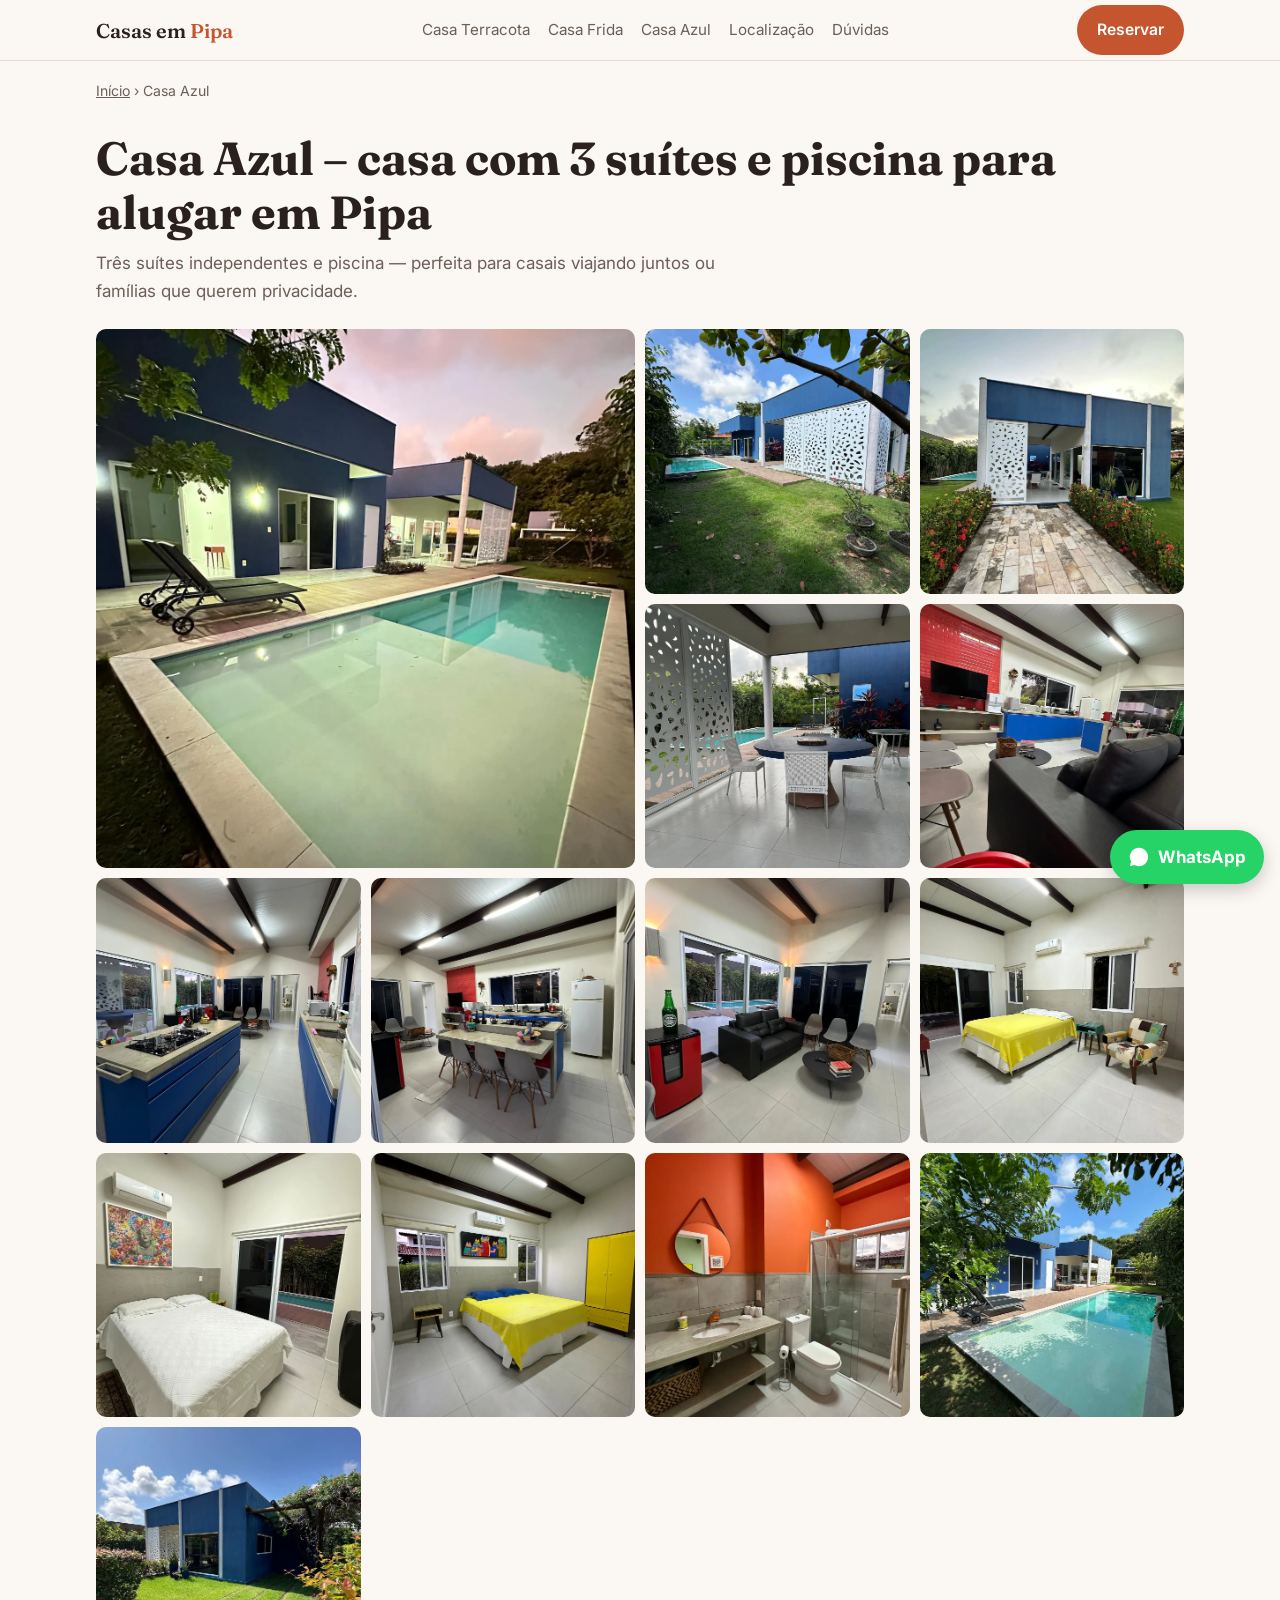
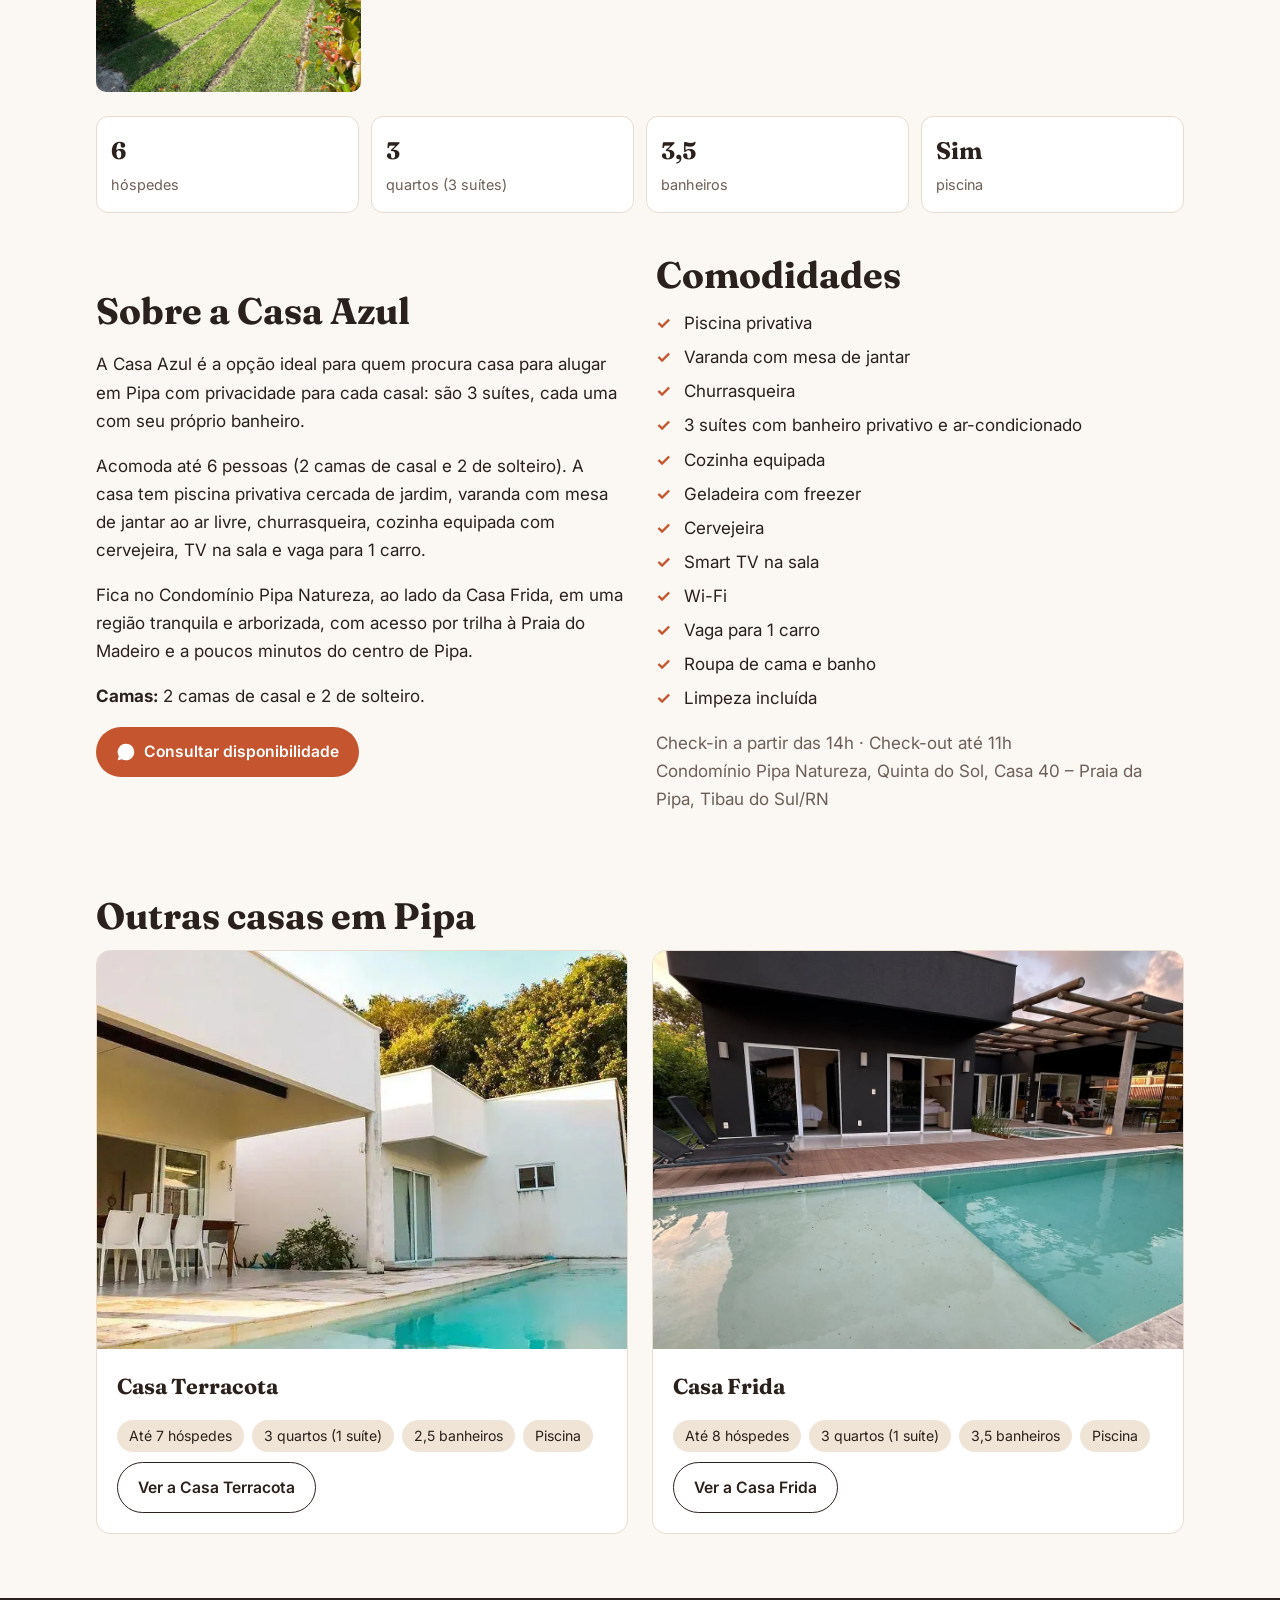
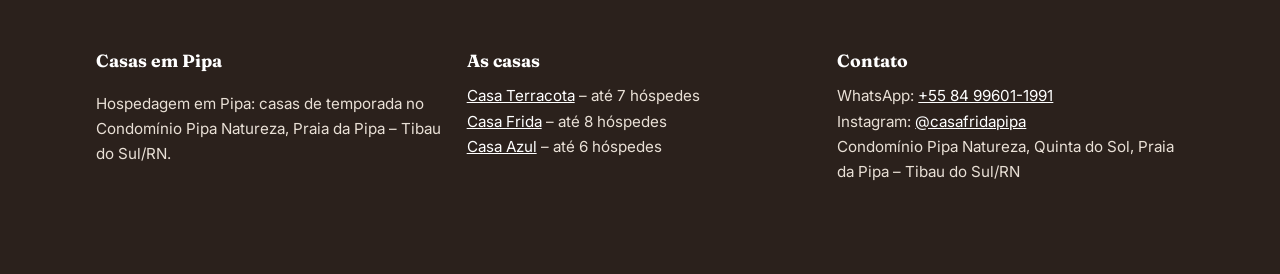
==== casa-azul.html @ e495f0fc "Site Casas em Pipa: páginas das 3 casas, fotos da Azul e Frida, dados corrigidos Co-Authored-By: Cla" ====
<!doctype html>
<html lang="pt-BR">
<head>
<meta charset="utf-8">
<meta name="viewport" content="width=device-width, initial-scale=1">
<title>Casa Azul – casa com 3 suítes e piscina para alugar em Pipa</title>
<meta name="description" content="Casa Azul: 3 suítes e piscina no Condomínio Pipa Natureza, Praia da Pipa (RN). Ideal para casais e famílias, até 6 hóspedes. Reserve direto pelo WhatsApp.">
<link rel="canonical" href="https://clau219.github.io/casas-pipa/casa-azul.html">
<meta name="robots" content="index, follow, max-image-preview:large">
<meta name="geo.region" content="BR-RN"><meta name="geo.placename" content="Praia da Pipa, Tibau do Sul">
<meta property="og:type" content="website">
<meta property="og:locale" content="pt_BR">
<meta property="og:site_name" content="Casas em Pipa">
<meta property="og:title" content="Casa Azul – casa com 3 suítes e piscina para alugar em Pipa">
<meta property="og:description" content="Casa Azul: 3 suítes e piscina no Condomínio Pipa Natureza, Praia da Pipa (RN). Ideal para casais e famílias, até 6 hóspedes. Reserve direto pelo WhatsApp.">
<meta property="og:url" content="https://clau219.github.io/casas-pipa/casa-azul.html">
<meta property="og:image" content="https://clau219.github.io/casas-pipa/img/azul-piscina.webp">
<meta name="twitter:card" content="summary_large_image">
<meta name="theme-color" content="#c4552f">
<link rel="icon" href="favicon.svg" type="image/svg+xml">
<link rel="preconnect" href="https://fonts.googleapis.com"><link rel="preconnect" href="https://fonts.gstatic.com" crossorigin>
<link href="https://fonts.googleapis.com/css2?family=Fraunces:opsz,wght@9..144,500;9..144,600&family=Inter:wght@400;600;700&display=swap" rel="stylesheet">
<link rel="stylesheet" href="style.css">
<script type="application/ld+json">{
 "@context": "https://schema.org",
 "@graph": [
  {
   "@type": "LodgingBusiness",
   "@id": "https://clau219.github.io/casas-pipa/casa-azul.html#casa",
   "name": "Casa Azul – Pipa Natureza",
   "description": "Casa Azul: 3 suítes e piscina no Condomínio Pipa Natureza, Praia da Pipa (RN). Ideal para casais e famílias, até 6 hóspedes. Reserve direto pelo WhatsApp.",
   "url": "https://clau219.github.io/casas-pipa/casa-azul.html",
   "telephone": "+55 84 99601-1991",
   "address": {
    "@type": "PostalAddress",
    "streetAddress": "Condomínio Pipa Natureza, Quinta do Sol",
    "addressLocality": "Tibau do Sul",
    "addressRegion": "RN",
    "postalCode": "59178-000",
    "addressCountry": "BR"
   },
   "priceRange": "$$",
   "checkinTime": "14:00",
   "checkoutTime": "11:00",
   "numberOfRooms": 3,
   "petsAllowed": false,
   "amenityFeature": [
    {
     "@type": "LocationFeatureSpecification",
     "name": "Piscina privativa",
     "value": true
    },
    {
     "@type": "LocationFeatureSpecification",
     "name": "Varanda com mesa de jantar",
     "value": true
    },
    {
     "@type": "LocationFeatureSpecification",
     "name": "Churrasqueira",
     "value": true
    },
    {
     "@type": "LocationFeatureSpecification",
     "name": "3 suítes com banheiro privativo e ar-condicionado",
     "value": true
    },
    {
     "@type": "LocationFeatureSpecification",
     "name": "Cozinha equipada",
     "value": true
    },
    {
     "@type": "LocationFeatureSpecification",
     "name": "Geladeira com freezer",
     "value": true
    },
    {
     "@type": "LocationFeatureSpecification",
     "name": "Cervejeira",
     "value": true
    },
    {
     "@type": "LocationFeatureSpecification",
     "name": "Smart TV na sala",
     "value": true
    },
    {
     "@type": "LocationFeatureSpecification",
     "name": "Wi-Fi",
     "value": true
    },
    {
     "@type": "LocationFeatureSpecification",
     "name": "Vaga para 1 carro",
     "value": true
    },
    {
     "@type": "LocationFeatureSpecification",
     "name": "Roupa de cama e banho",
     "value": true
    },
    {
     "@type": "LocationFeatureSpecification",
     "name": "Limpeza incluída",
     "value": true
    }
   ],
   "containedInPlace": {
    "@type": "Place",
    "name": "Condomínio Pipa Natureza, Praia da Pipa"
   },
   "image": [
    "https://clau219.github.io/casas-pipa/img/azul-piscina.webp",
    "https://clau219.github.io/casas-pipa/img/azul-fachada.webp",
    "https://clau219.github.io/casas-pipa/img/azul-entrada.webp",
    "https://clau219.github.io/casas-pipa/img/azul-varanda.webp",
    "https://clau219.github.io/casas-pipa/img/azul-sala.webp",
    "https://clau219.github.io/casas-pipa/img/azul-cozinha.webp",
    "https://clau219.github.io/casas-pipa/img/azul-sala-jantar.webp",
    "https://clau219.github.io/casas-pipa/img/azul-sala-estar.webp",
    "https://clau219.github.io/casas-pipa/img/azul-suite-1.webp",
    "https://clau219.github.io/casas-pipa/img/azul-suite-2.webp",
    "https://clau219.github.io/casas-pipa/img/azul-suite-3.webp",
    "https://clau219.github.io/casas-pipa/img/azul-banheiro.webp",
    "https://clau219.github.io/casas-pipa/img/azul-piscina-jardim.webp",
    "https://clau219.github.io/casas-pipa/img/azul-jardim.webp"
   ]
  },
  {
   "@type": "BreadcrumbList",
   "itemListElement": [
    {
     "@type": "ListItem",
     "position": 1,
     "name": "Início",
     "item": "https://clau219.github.io/casas-pipa/"
    },
    {
     "@type": "ListItem",
     "position": 2,
     "name": "Casa Azul",
     "item": "https://clau219.github.io/casas-pipa/casa-azul.html"
    }
   ]
  }
 ]
}</script>
</head>
<body>
<header class="top"><div class="wrap">
  <a class="logo" href="./">Casas em <span>Pipa</span></a>
  <nav class="menu" aria-label="Menu principal">
    <a href="casa-terracota.html">Casa Terracota</a><a href="casa-frida.html">Casa Frida</a><a href="casa-azul.html">Casa Azul</a>
    <a href="./#localizacao">Localização</a><a href="./#perguntas">Dúvidas</a>
  </nav>
  <a class="btn" href="https://wa.me/5584996011991?text=Ol%C3%A1%21%20Gostaria%20de%20saber%20a%20disponibilidade%20das%20casas%20em%20Pipa." rel="nofollow">Reservar</a>
</div></header>

<main class="wrap">
  <nav class="crumbs" aria-label="Você está em"><a href="./">Início</a> › Casa Azul</nav>
  <div class="page-head">
    <h1>Casa Azul – casa com 3 suítes e piscina para alugar em Pipa</h1>
    <p class="lead" style="margin-bottom:16px">Três suítes independentes e piscina — perfeita para casais viajando juntos ou famílias que querem privacidade.</p>
  </div>
  <div class="gallery"><a href="img/azul-piscina.webp"><img src="img/azul-piscina.webp" alt="Piscina da Casa Azul no Condomínio Pipa Natureza, Pipa RN" loading="eager"></a><a href="img/azul-fachada.webp"><img src="img/azul-fachada.webp" alt="Casa Azul com cobogós brancos e jardim" loading="lazy"></a><a href="img/azul-entrada.webp"><img src="img/azul-entrada.webp" alt="Entrada da casa com caminho de pedras" loading="lazy"></a><a href="img/azul-varanda.webp"><img src="img/azul-varanda.webp" alt="Varanda com mesa de jantar ao lado da piscina" loading="lazy"></a><a href="img/azul-sala.webp"><img src="img/azul-sala.webp" alt="Sala de estar integrada" loading="lazy"></a><a href="img/azul-cozinha.webp"><img src="img/azul-cozinha.webp" alt="Cozinha com bancada azul" loading="lazy"></a><a href="img/azul-sala-jantar.webp"><img src="img/azul-sala-jantar.webp" alt="Sala de jantar e cozinha" loading="lazy"></a><a href="img/azul-sala-estar.webp"><img src="img/azul-sala-estar.webp" alt="Sala com vista para a piscina" loading="lazy"></a><a href="img/azul-suite-1.webp"><img src="img/azul-suite-1.webp" alt="Suíte com cama de casal" loading="lazy"></a><a href="img/azul-suite-2.webp"><img src="img/azul-suite-2.webp" alt="Suíte com acesso à área da piscina" loading="lazy"></a><a href="img/azul-suite-3.webp"><img src="img/azul-suite-3.webp" alt="Suíte com cama de casal e ar-condicionado" loading="lazy"></a><a href="img/azul-banheiro.webp"><img src="img/azul-banheiro.webp" alt="Banheiro de uma das suítes" loading="lazy"></a><a href="img/azul-piscina-jardim.webp"><img src="img/azul-piscina-jardim.webp" alt="Piscina e jardim arborizado" loading="lazy"></a><a href="img/azul-jardim.webp"><img src="img/azul-jardim.webp" alt="Jardim gramado da Casa Azul" loading="lazy"></a></div>
  <div class="specs">
    <div class="spec"><b>6</b><span>hóspedes</span></div>
    <div class="spec"><b>3</b><span>quartos (3 suítes)</span></div>
    <div class="spec"><b>3,5</b><span>banheiros</span></div>
    <div class="spec"><b>Sim</b><span>piscina</span></div>
  </div>
  <section style="padding-top:16px" class="grid2">
    <div><h2>Sobre a Casa Azul</h2><p>A Casa Azul é a opção ideal para quem procura casa para alugar em Pipa com privacidade para cada casal: são 3 suítes, cada uma com seu próprio banheiro.</p><p>Acomoda até 6 pessoas (2 camas de casal e 2 de solteiro). A casa tem piscina privativa cercada de jardim, varanda com mesa de jantar ao ar livre, churrasqueira, cozinha equipada com cervejeira, TV na sala e vaga para 1 carro.</p><p>Fica no Condomínio Pipa Natureza, ao lado da Casa Frida, em uma região tranquila e arborizada, com acesso por trilha à Praia do Madeiro e a poucos minutos do centro de Pipa.</p><p><strong>Camas:</strong> 2 camas de casal e 2 de solteiro.</p>
      <p><a class="btn" href="https://wa.me/5584996011991?text=Ol%C3%A1%21%20Gostaria%20de%20saber%20a%20disponibilidade%20da%20Casa%20Azul%20em%20Pipa." rel="nofollow"><svg viewBox="0 0 24 24" aria-hidden="true"><path d="M17.5 14.4c-.3-.1-1.7-.8-2-.9-.3-.1-.5-.1-.7.1-.2.3-.8.9-.9 1.1-.2.2-.3.2-.6.1-.3-.1-1.2-.5-2.3-1.4-.9-.8-1.4-1.7-1.6-2-.2-.3 0-.5.1-.6l.4-.5c.1-.2.2-.3.3-.5.1-.2 0-.4 0-.5l-.9-2.2c-.2-.6-.5-.5-.7-.5h-.6c-.2 0-.5.1-.8.4-.3.3-1 1-1 2.5s1.1 2.9 1.2 3.1c.1.2 2.1 3.2 5.1 4.5.7.3 1.3.5 1.7.6.7.2 1.4.2 1.9.1.6-.1 1.7-.7 2-1.4.2-.7.2-1.2.2-1.4-.1-.1-.3-.2-.6-.3zM12 2a10 10 0 0 0-8.6 15.1L2 22l5-1.3A10 10 0 1 0 12 2z"/></svg> Consultar disponibilidade</a></p></div>
    <div><h2>Comodidades</h2><ul class="check"><li>Piscina privativa</li><li>Varanda com mesa de jantar</li><li>Churrasqueira</li><li>3 suítes com banheiro privativo e ar-condicionado</li><li>Cozinha equipada</li><li>Geladeira com freezer</li><li>Cervejeira</li><li>Smart TV na sala</li><li>Wi-Fi</li><li>Vaga para 1 carro</li><li>Roupa de cama e banho</li><li>Limpeza incluída</li></ul>
      <p style="color:var(--muted)">Check-in a partir das 14h · Check-out até 11h<br>
      Condomínio Pipa Natureza, Quinta do Sol, Casa 40 – Praia da Pipa, Tibau do Sul/RN</p></div>
  </section>
  <section style="padding-top:0"><h2>Outras casas em Pipa</h2><div class="cards">
    <article class="card"><a class="ph" href="casa-terracota.html"><img src="img/terracota-piscina.webp" alt="Piscina e varanda gourmet da Casa Terracota em Pipa" loading="lazy" width="800" height="600"></a>
      <div class="body"><h3>Casa Terracota</h3><ul class="facts"><li>Até 7 hóspedes</li><li>3 quartos (1 suíte)</li><li>2,5 banheiros</li><li>Piscina</li></ul><a class="btn ghost" href="casa-terracota.html">Ver a Casa Terracota</a></div></article>
    <article class="card"><a class="ph" href="casa-frida.html"><img src="img/frida-piscina.webp" alt="Piscina da Casa Frida no Condomínio Pipa Natureza, Pipa RN" loading="lazy" width="800" height="600"></a>
      <div class="body"><h3>Casa Frida</h3><ul class="facts"><li>Até 8 hóspedes</li><li>3 quartos (1 suíte)</li><li>3,5 banheiros</li><li>Piscina</li></ul><a class="btn ghost" href="casa-frida.html">Ver a Casa Frida</a></div></article></div></section>
</main>

<footer><div class="wrap cols">
  <div><h4>Casas em Pipa</h4><p>Hospedagem em Pipa: casas de temporada no Condomínio Pipa Natureza, Praia da Pipa – Tibau do Sul/RN.</p></div>
  <div><h4>As casas</h4><a href="casa-terracota.html">Casa Terracota</a> – até 7 hóspedes<br><a href="casa-frida.html">Casa Frida</a> – até 8 hóspedes<br><a href="casa-azul.html">Casa Azul</a> – até 6 hóspedes</div>
  <div><h4>Contato</h4>
    WhatsApp: <a href="https://wa.me/5584996011991?text=Ol%C3%A1%21%20Vim%20pelo%20site%20das%20casas%20em%20Pipa." rel="nofollow">+55 84 99601-1991</a><br>
    
    Instagram: <a href="https://instagram.com/casafridapipa" rel="noopener">@casafridapipa</a><br>
    Condomínio Pipa Natureza, Quinta do Sol, Praia da Pipa – Tibau do Sul/RN</div>
</div></footer>
<a class="wa-float" href="https://wa.me/5584996011991?text=Ol%C3%A1%21%20Gostaria%20de%20reservar%20uma%20casa%20em%20Pipa." rel="nofollow" aria-label="Falar no WhatsApp"><svg viewBox="0 0 24 24" aria-hidden="true"><path d="M17.5 14.4c-.3-.1-1.7-.8-2-.9-.3-.1-.5-.1-.7.1-.2.3-.8.9-.9 1.1-.2.2-.3.2-.6.1-.3-.1-1.2-.5-2.3-1.4-.9-.8-1.4-1.7-1.6-2-.2-.3 0-.5.1-.6l.4-.5c.1-.2.2-.3.3-.5.1-.2 0-.4 0-.5l-.9-2.2c-.2-.6-.5-.5-.7-.5h-.6c-.2 0-.5.1-.8.4-.3.3-1 1-1 2.5s1.1 2.9 1.2 3.1c.1.2 2.1 3.2 5.1 4.5.7.3 1.3.5 1.7.6.7.2 1.4.2 1.9.1.6-.1 1.7-.7 2-1.4.2-.7.2-1.2.2-1.4-.1-.1-.3-.2-.6-.3zM12 2a10 10 0 0 0-8.6 15.1L2 22l5-1.3A10 10 0 1 0 12 2z"/></svg><span>WhatsApp</span></a>
</body></html>
---- style.css ----
:root{
  --bg:#fbf7f2; --surface:#ffffff; --ink:#2b211c; --muted:#6d5f57;
  --terracota:#c4552f; --terracota-dark:#9e3f1f; --sand:#efe4d6; --azul:#2f6f8f;
  --line:#e6dccf; --radius:14px;
  --serif:"Fraunces", Georgia, serif; --sans:"Inter", system-ui, -apple-system, "Segoe UI", sans-serif;
}
*{box-sizing:border-box}
html{scroll-behavior:smooth}
body{margin:0;background:var(--bg);color:var(--ink);font:17px/1.65 var(--sans)}
img{max-width:100%;display:block}
a{color:var(--terracota-dark)}
.wrap{max-width:1120px;margin:0 auto;padding:0 16px}

header.top{position:sticky;top:0;z-index:20;background:rgba(251,247,242,.94);backdrop-filter:blur(8px);border-bottom:1px solid var(--line)}
header.top .wrap{display:flex;align-items:center;justify-content:space-between;gap:12px;min-height:60px}
.logo{font-family:var(--serif);font-size:1.25rem;font-weight:600;text-decoration:none;color:var(--ink)}
.logo span{color:var(--terracota)}
nav.menu{display:flex;gap:18px;flex-wrap:wrap}
nav.menu a{text-decoration:none;color:var(--muted);font-size:.95rem}
nav.menu a:hover{color:var(--ink)}
@media (max-width:640px){nav.menu{display:none}}

.btn{display:inline-flex;align-items:center;gap:8px;background:var(--terracota);color:#fff;text-decoration:none;padding:12px 20px;border-radius:999px;font-weight:600;font-size:.98rem}
.btn:hover{background:var(--terracota-dark)}
.btn.ghost{background:transparent;color:var(--ink);border:1.5px solid var(--ink)}
.btn.ghost:hover{background:var(--ink);color:#fff}

.hero{position:relative;min-height:72vh;display:flex;align-items:flex-end;color:#fff;overflow:hidden}
.hero img{position:absolute;inset:0;width:100%;height:100%;object-fit:cover}
.hero::after{content:"";position:absolute;inset:0;background:linear-gradient(90deg,rgba(20,12,8,.72) 0%,rgba(20,12,8,.45) 50%,rgba(20,12,8,.1) 100%)}
.hero h1,.hero p{text-shadow:0 2px 12px rgba(0,0,0,.35)}
.btn svg{width:20px;height:20px;fill:currentColor;flex:none}
.hero .wrap{position:relative;z-index:1;padding-bottom:56px;padding-top:120px}
.hero h1{font-family:var(--serif);font-size:clamp(2rem,5.5vw,3.6rem);line-height:1.1;margin:0 0 12px;max-width:16ch}
.hero p{font-size:1.15rem;max-width:52ch;margin:0 0 24px}

section{padding:64px 0}
h2{font-family:var(--serif);font-size:clamp(1.6rem,3.5vw,2.3rem);line-height:1.2;margin:0 0 12px}
h3{font-family:var(--serif);font-size:1.35rem;margin:0 0 6px}
.lead{color:var(--muted);max-width:62ch;margin:0 0 32px}

.cards{display:grid;gap:24px;grid-template-columns:repeat(auto-fit,minmax(280px,1fr))}
.card{background:var(--surface);border:1px solid var(--line);border-radius:var(--radius);overflow:hidden;display:flex;flex-direction:column}
.card .ph{aspect-ratio:4/3;overflow:hidden;background:var(--sand)}
.card .ph img{width:100%;height:100%;object-fit:cover;transition:transform .4s}
.card:hover .ph img{transform:scale(1.04)}
.card .body{padding:20px;display:flex;flex-direction:column;gap:10px;flex:1}
.card .body p{margin:0;color:var(--muted)}
.card .body .btn{align-self:flex-start;margin-top:auto}
.facts{display:flex;flex-wrap:wrap;gap:8px;padding:0;margin:0;list-style:none}
.facts li{background:var(--sand);border-radius:999px;padding:4px 12px;font-size:.88rem}

.placeholder{width:100%;height:100%;display:flex;align-items:center;justify-content:center;flex-direction:column;gap:6px;color:#fff;font-family:var(--serif);font-size:1.6rem;text-align:center;padding:16px}
.placeholder small{font-family:var(--sans);font-size:.85rem;opacity:.85}
.ph-frida{background:linear-gradient(135deg,#c4552f,#e2a35f)}
.ph-azul{background:linear-gradient(135deg,#2f6f8f,#7fb3c8)}

.alt{background:var(--sand)}
.grid2{display:grid;gap:32px;grid-template-columns:1fr 1fr;align-items:center}
@media (max-width:820px){.grid2{grid-template-columns:1fr}}
.grid2 img{border-radius:var(--radius);aspect-ratio:4/3;object-fit:cover;width:100%}
ul.check{padding:0;list-style:none;margin:0}
ul.check li{padding-left:28px;position:relative;margin:6px 0}
ul.check li::before{content:"✓";position:absolute;left:0;color:var(--terracota);font-weight:700}

.gallery{display:grid;gap:10px;grid-template-columns:repeat(4,1fr)}
.gallery a{display:block;border-radius:10px;overflow:hidden;aspect-ratio:1}
.gallery img{width:100%;height:100%;object-fit:cover}
.gallery a:first-child{grid-column:span 2;grid-row:span 2}
@media (max-width:640px){.gallery{grid-template-columns:repeat(2,1fr)}}

.specs{display:grid;gap:12px;grid-template-columns:repeat(auto-fit,minmax(150px,1fr));margin:24px 0}
.spec{background:var(--surface);border:1px solid var(--line);border-radius:12px;padding:14px}
.spec b{display:block;font-family:var(--serif);font-size:1.5rem}
.spec span{color:var(--muted);font-size:.9rem}

details{background:var(--surface);border:1px solid var(--line);border-radius:12px;padding:16px 18px;margin-bottom:10px}
summary{font-weight:600;cursor:pointer}
details p{margin:10px 0 0;color:var(--muted)}

.crumbs{font-size:.88rem;color:var(--muted);padding:18px 0 0}
.crumbs a{color:var(--muted)}
.page-head{padding:24px 0 8px}
.page-head h1{font-family:var(--serif);font-size:clamp(1.9rem,4.5vw,2.9rem);line-height:1.15;margin:6px 0 10px}

footer{background:var(--ink);color:#e9e0d6;padding:48px 0 90px;font-size:.95rem}
footer a{color:#fff}
footer .cols{display:grid;gap:24px;grid-template-columns:repeat(auto-fit,minmax(220px,1fr))}
footer h4{font-family:var(--serif);font-size:1.1rem;margin:0 0 8px;color:#fff}

.wa-float{position:fixed;right:16px;bottom:16px;z-index:30;background:#25d366;color:#fff;border-radius:999px;padding:13px 18px;text-decoration:none;font-weight:700;box-shadow:0 6px 18px rgba(0,0,0,.2);display:flex;align-items:center;gap:8px}
.wa-float svg{width:22px;height:22px;fill:#fff}
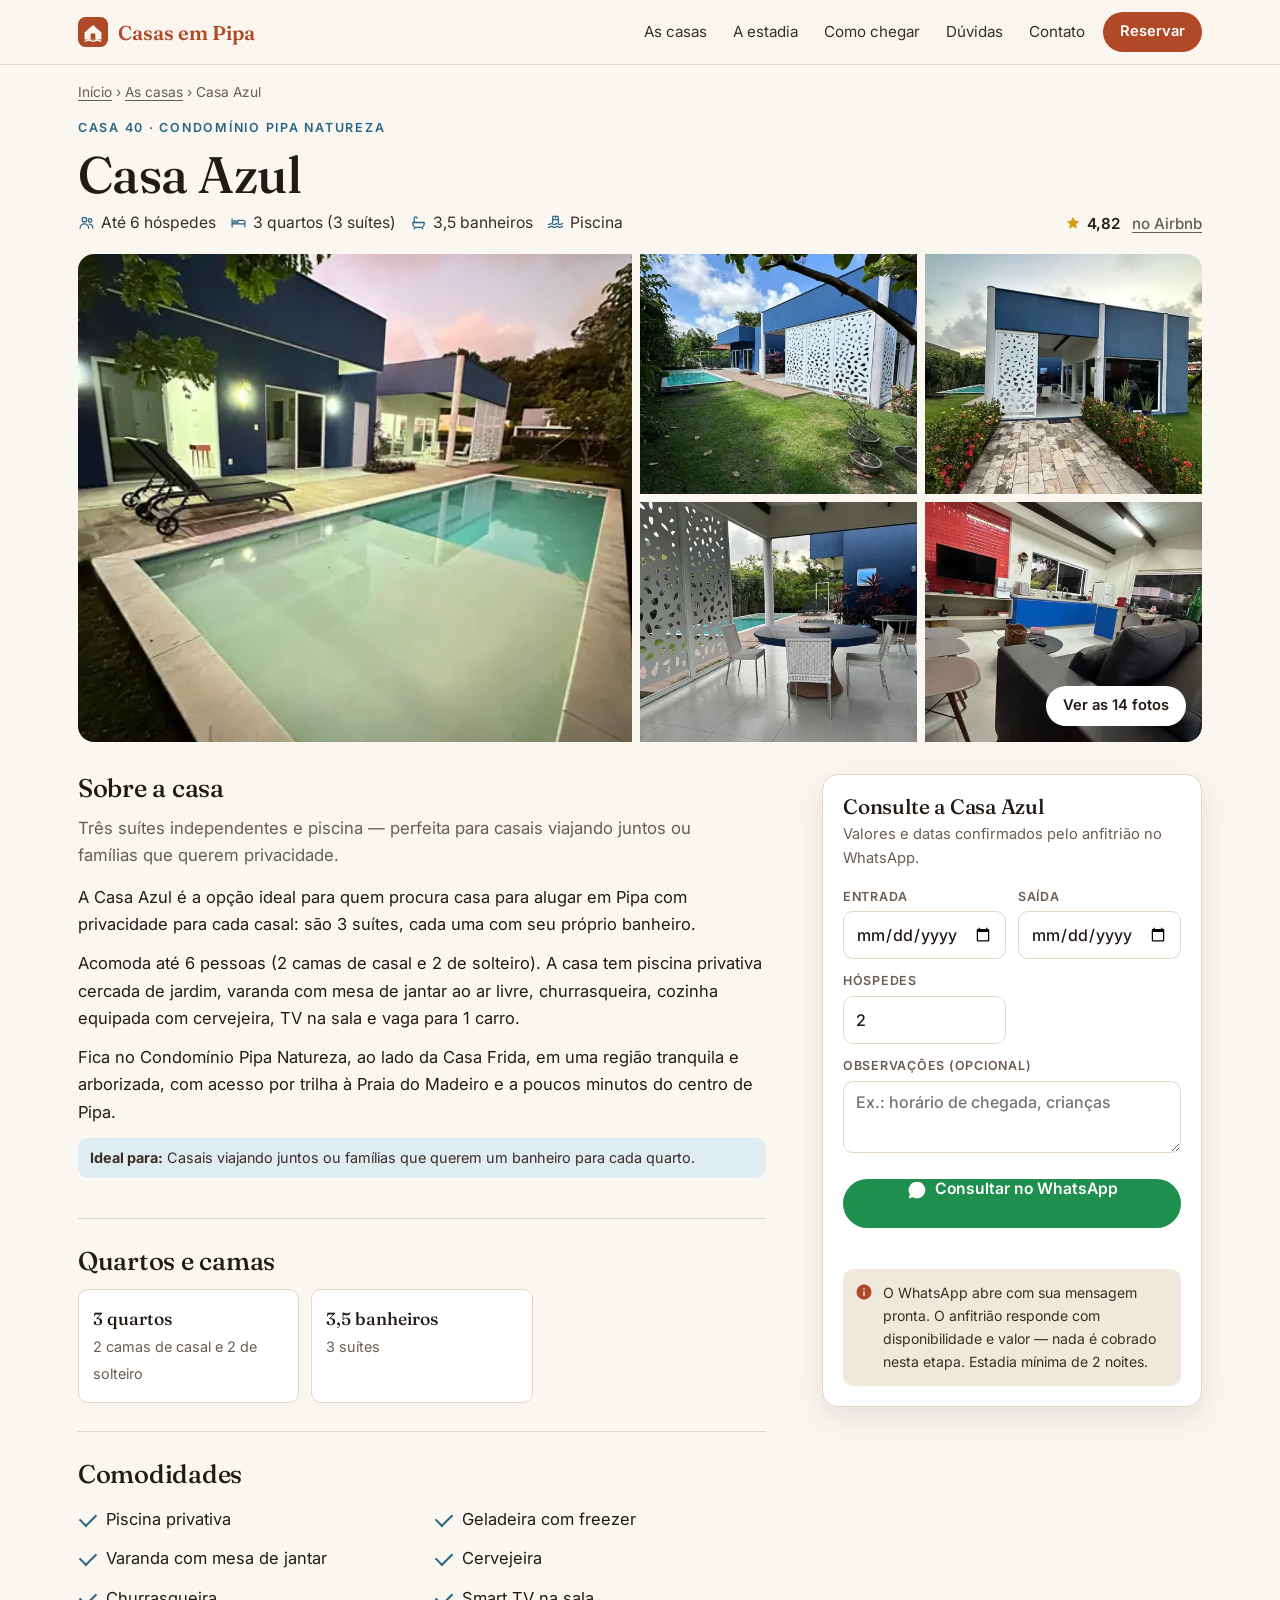
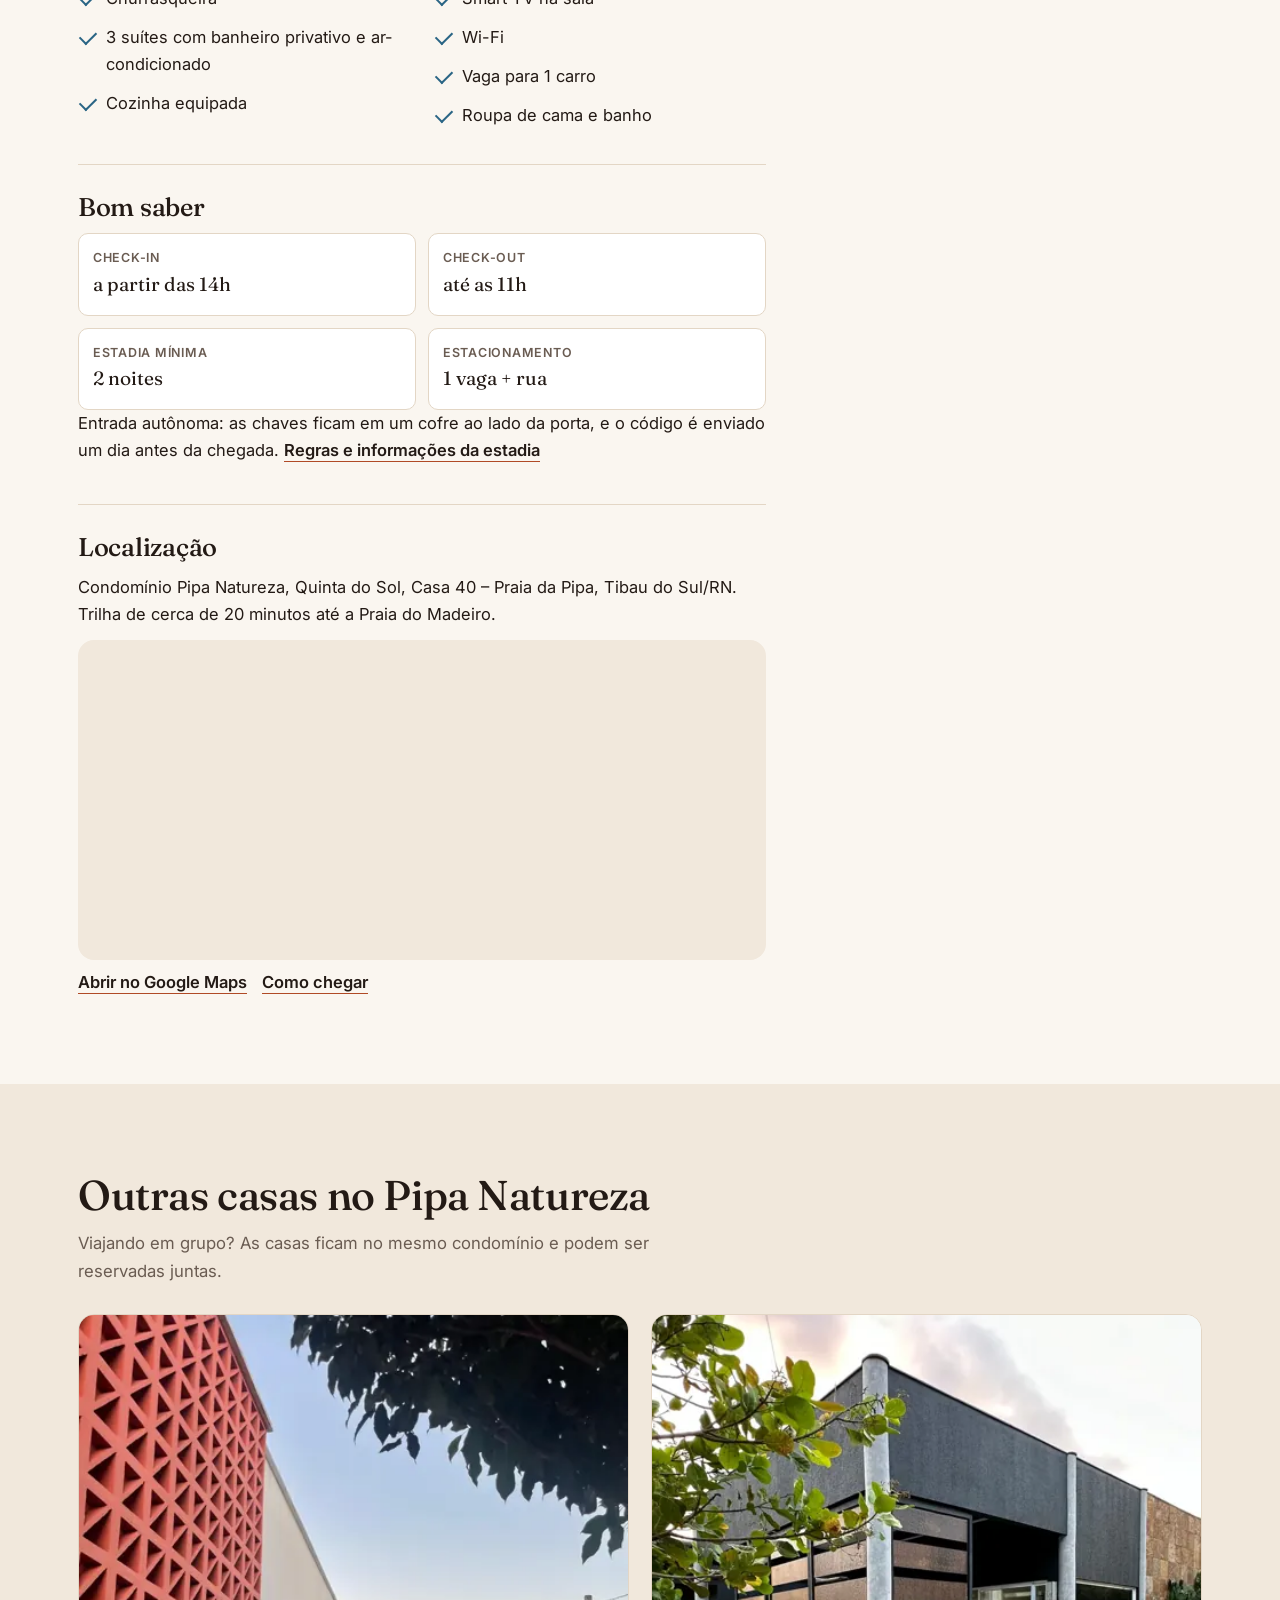
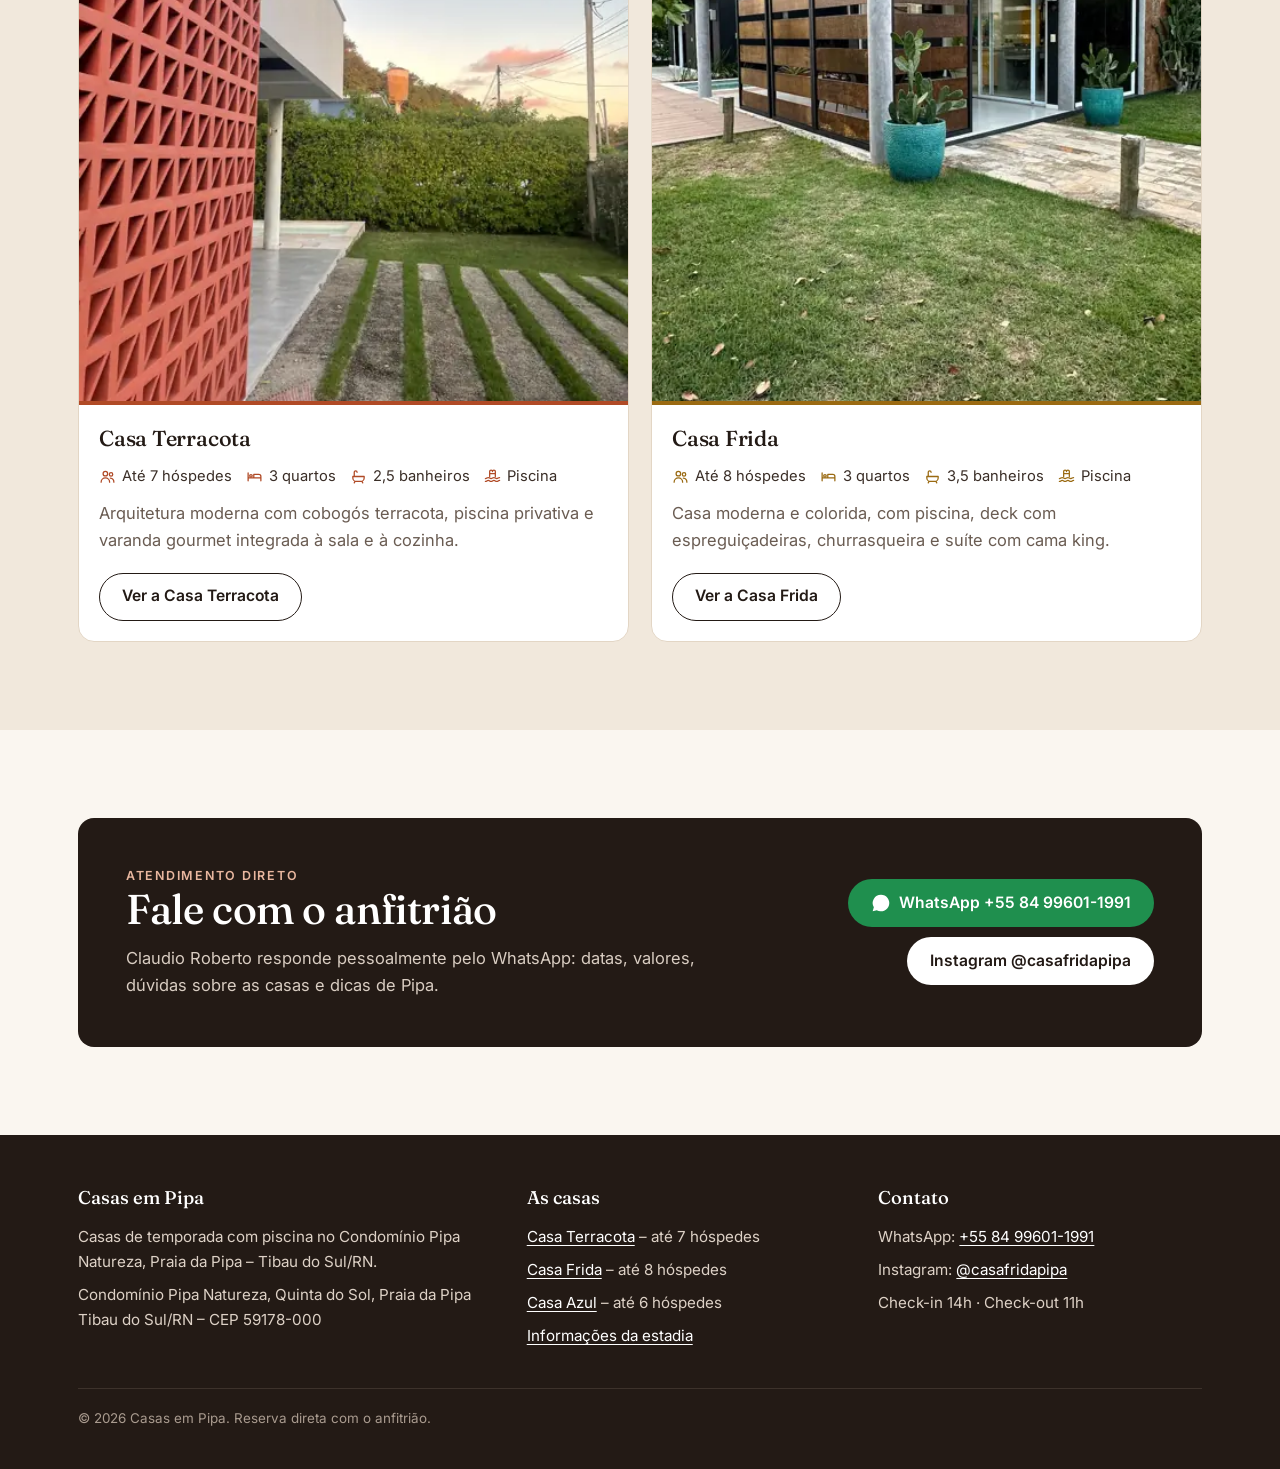
==== commit 5343b7bb: "Novo visual de hospedagem: hero com as 3 casas, consulta de datas via WhatsApp, galeria, página da e" ====
--- a/casa-azul.html
+++ b/casa-azul.html
@@ -2,196 +2,123 @@
 <html lang="pt-BR">
 <head>
 <meta charset="utf-8">
-<meta name="viewport" content="width=device-width, initial-scale=1">
+<meta name="viewport" content="width=device-width, initial-scale=1, viewport-fit=cover">
 <title>Casa Azul – casa com 3 suítes e piscina para alugar em Pipa</title>
 <meta name="description" content="Casa Azul: 3 suítes e piscina no Condomínio Pipa Natureza, Praia da Pipa (RN). Ideal para casais e famílias, até 6 hóspedes. Reserve direto pelo WhatsApp.">
 <link rel="canonical" href="https://clau219.github.io/casas-pipa/casa-azul.html">
 <meta name="robots" content="index, follow, max-image-preview:large">
-<meta name="geo.region" content="BR-RN"><meta name="geo.placename" content="Praia da Pipa, Tibau do Sul">
-<meta property="og:type" content="website">
-<meta property="og:locale" content="pt_BR">
-<meta property="og:site_name" content="Casas em Pipa">
-<meta property="og:title" content="Casa Azul – casa com 3 suítes e piscina para alugar em Pipa">
-<meta property="og:description" content="Casa Azul: 3 suítes e piscina no Condomínio Pipa Natureza, Praia da Pipa (RN). Ideal para casais e famílias, até 6 hóspedes. Reserve direto pelo WhatsApp.">
-<meta property="og:url" content="https://clau219.github.io/casas-pipa/casa-azul.html">
-<meta property="og:image" content="https://clau219.github.io/casas-pipa/img/azul-piscina.webp">
-<meta name="twitter:card" content="summary_large_image">
-<meta name="theme-color" content="#c4552f">
+<meta name="geo.region" content="BR-RN"><meta name="geo.placename" content="Praia da Pipa, Tibau do Sul"><meta name="geo.position" content="-6.229008;-35.072477">
+<meta property="og:type" content="website"><meta property="og:locale" content="pt_BR"><meta property="og:site_name" content="Casas em Pipa">
+<meta property="og:title" content="Casa Azul – casa com 3 suítes e piscina para alugar em Pipa"><meta property="og:description" content="Casa Azul: 3 suítes e piscina no Condomínio Pipa Natureza, Praia da Pipa (RN). Ideal para casais e famílias, até 6 hóspedes. Reserve direto pelo WhatsApp."><meta property="og:url" content="https://clau219.github.io/casas-pipa/casa-azul.html">
+<meta property="og:image" content="https://clau219.github.io/casas-pipa/img/azul-piscina.webp"><meta name="twitter:card" content="summary_large_image">
+<meta name="theme-color" content="#faf6f0">
 <link rel="icon" href="favicon.svg" type="image/svg+xml">
 <link rel="preconnect" href="https://fonts.googleapis.com"><link rel="preconnect" href="https://fonts.gstatic.com" crossorigin>
-<link href="https://fonts.googleapis.com/css2?family=Fraunces:opsz,wght@9..144,500;9..144,600&family=Inter:wght@400;600;700&display=swap" rel="stylesheet">
+<link href="https://fonts.googleapis.com/css2?family=Fraunces:opsz,wght@9..144,500;9..144,600&family=Inter:wght@400;500;600;700&display=swap" rel="stylesheet">
+<link rel="preload" as="image" href="img/sm/azul-piscina.webp" media="(max-width:899px)">
 <link rel="stylesheet" href="style.css">
-<script type="application/ld+json">{
- "@context": "https://schema.org",
- "@graph": [
-  {
-   "@type": "LodgingBusiness",
-   "@id": "https://clau219.github.io/casas-pipa/casa-azul.html#casa",
-   "name": "Casa Azul – Pipa Natureza",
-   "description": "Casa Azul: 3 suítes e piscina no Condomínio Pipa Natureza, Praia da Pipa (RN). Ideal para casais e famílias, até 6 hóspedes. Reserve direto pelo WhatsApp.",
-   "url": "https://clau219.github.io/casas-pipa/casa-azul.html",
-   "telephone": "+55 84 99601-1991",
-   "address": {
-    "@type": "PostalAddress",
-    "streetAddress": "Condomínio Pipa Natureza, Quinta do Sol",
-    "addressLocality": "Tibau do Sul",
-    "addressRegion": "RN",
-    "postalCode": "59178-000",
-    "addressCountry": "BR"
-   },
-   "priceRange": "$$",
-   "checkinTime": "14:00",
-   "checkoutTime": "11:00",
-   "numberOfRooms": 3,
-   "petsAllowed": false,
-   "amenityFeature": [
-    {
-     "@type": "LocationFeatureSpecification",
-     "name": "Piscina privativa",
-     "value": true
-    },
-    {
-     "@type": "LocationFeatureSpecification",
-     "name": "Varanda com mesa de jantar",
-     "value": true
-    },
-    {
-     "@type": "LocationFeatureSpecification",
-     "name": "Churrasqueira",
-     "value": true
-    },
-    {
-     "@type": "LocationFeatureSpecification",
-     "name": "3 suítes com banheiro privativo e ar-condicionado",
-     "value": true
-    },
-    {
-     "@type": "LocationFeatureSpecification",
-     "name": "Cozinha equipada",
-     "value": true
-    },
-    {
-     "@type": "LocationFeatureSpecification",
-     "name": "Geladeira com freezer",
-     "value": true
-    },
-    {
-     "@type": "LocationFeatureSpecification",
-     "name": "Cervejeira",
-     "value": true
-    },
-    {
-     "@type": "LocationFeatureSpecification",
-     "name": "Smart TV na sala",
-     "value": true
-    },
-    {
-     "@type": "LocationFeatureSpecification",
-     "name": "Wi-Fi",
-     "value": true
-    },
-    {
-     "@type": "LocationFeatureSpecification",
-     "name": "Vaga para 1 carro",
-     "value": true
-    },
-    {
-     "@type": "LocationFeatureSpecification",
-     "name": "Roupa de cama e banho",
-     "value": true
-    },
-    {
-     "@type": "LocationFeatureSpecification",
-     "name": "Limpeza incluída",
-     "value": true
-    }
-   ],
-   "containedInPlace": {
-    "@type": "Place",
-    "name": "Condomínio Pipa Natureza, Praia da Pipa"
-   },
-   "image": [
-    "https://clau219.github.io/casas-pipa/img/azul-piscina.webp",
-    "https://clau219.github.io/casas-pipa/img/azul-fachada.webp",
-    "https://clau219.github.io/casas-pipa/img/azul-entrada.webp",
-    "https://clau219.github.io/casas-pipa/img/azul-varanda.webp",
-    "https://clau219.github.io/casas-pipa/img/azul-sala.webp",
-    "https://clau219.github.io/casas-pipa/img/azul-cozinha.webp",
-    "https://clau219.github.io/casas-pipa/img/azul-sala-jantar.webp",
-    "https://clau219.github.io/casas-pipa/img/azul-sala-estar.webp",
-    "https://clau219.github.io/casas-pipa/img/azul-suite-1.webp",
-    "https://clau219.github.io/casas-pipa/img/azul-suite-2.webp",
-    "https://clau219.github.io/casas-pipa/img/azul-suite-3.webp",
-    "https://clau219.github.io/casas-pipa/img/azul-banheiro.webp",
-    "https://clau219.github.io/casas-pipa/img/azul-piscina-jardim.webp",
-    "https://clau219.github.io/casas-pipa/img/azul-jardim.webp"
-   ]
-  },
-  {
-   "@type": "BreadcrumbList",
-   "itemListElement": [
-    {
-     "@type": "ListItem",
-     "position": 1,
-     "name": "Início",
-     "item": "https://clau219.github.io/casas-pipa/"
-    },
-    {
-     "@type": "ListItem",
-     "position": 2,
-     "name": "Casa Azul",
-     "item": "https://clau219.github.io/casas-pipa/casa-azul.html"
-    }
-   ]
-  }
- ]
-}</script>
+<script type="application/ld+json">{"@context": "https://schema.org", "@graph": [{"@type": "LodgingBusiness", "@id": "https://clau219.github.io/casas-pipa/casa-azul.html#casa", "name": "Casa Azul – Pipa Natureza", "description": "Casa Azul: 3 suítes e piscina no Condomínio Pipa Natureza, Praia da Pipa (RN). Ideal para casais e famílias, até 6 hóspedes. Reserve direto pelo WhatsApp.", "url": "https://clau219.github.io/casas-pipa/casa-azul.html", "telephone": "+55 84 99601-1991", "address": {"@type": "PostalAddress", "streetAddress": "Condomínio Pipa Natureza, Quinta do Sol", "addressLocality": "Tibau do Sul", "addressRegion": "RN", "postalCode": "59178-000", "addressCountry": "BR"}, "geo": {"@type": "GeoCoordinates", "latitude": -6.229008, "longitude": -35.072477}, "checkinTime": "14:00", "checkoutTime": "11:00", "numberOfRooms": 3, "amenityFeature": [{"@type": "LocationFeatureSpecification", "name": "Piscina privativa", "value": true}, {"@type": "LocationFeatureSpecification", "name": "Varanda com mesa de jantar", "value": true}, {"@type": "LocationFeatureSpecification", "name": "Churrasqueira", "value": true}, {"@type": "LocationFeatureSpecification", "name": "3 suítes com banheiro privativo e ar-condicionado", "value": true}, {"@type": "LocationFeatureSpecification", "name": "Cozinha equipada", "value": true}, {"@type": "LocationFeatureSpecification", "name": "Geladeira com freezer", "value": true}, {"@type": "LocationFeatureSpecification", "name": "Cervejeira", "value": true}, {"@type": "LocationFeatureSpecification", "name": "Smart TV na sala", "value": true}, {"@type": "LocationFeatureSpecification", "name": "Wi-Fi", "value": true}, {"@type": "LocationFeatureSpecification", "name": "Vaga para 1 carro", "value": true}, {"@type": "LocationFeatureSpecification", "name": "Roupa de cama e banho", "value": true}], "containedInPlace": {"@type": "Place", "name": "Condomínio Pipa Natureza, Praia da Pipa"}, "image": ["https://clau219.github.io/casas-pipa/img/azul-piscina.webp", "https://clau219.github.io/casas-pipa/img/azul-fachada.webp", "https://clau219.github.io/casas-pipa/img/azul-entrada.webp", "https://clau219.github.io/casas-pipa/img/azul-varanda.webp", "https://clau219.github.io/casas-pipa/img/azul-sala.webp", "https://clau219.github.io/casas-pipa/img/azul-cozinha.webp", "https://clau219.github.io/casas-pipa/img/azul-sala-jantar.webp", "https://clau219.github.io/casas-pipa/img/azul-sala-estar.webp", "https://clau219.github.io/casas-pipa/img/azul-suite-1.webp", "https://clau219.github.io/casas-pipa/img/azul-suite-2.webp", "https://clau219.github.io/casas-pipa/img/azul-suite-3.webp", "https://clau219.github.io/casas-pipa/img/azul-banheiro.webp", "https://clau219.github.io/casas-pipa/img/azul-piscina-jardim.webp", "https://clau219.github.io/casas-pipa/img/azul-jardim.webp"]}, {"@type": "BreadcrumbList", "itemListElement": [{"@type": "ListItem", "position": 1, "name": "Início", "item": "https://clau219.github.io/casas-pipa/"}, {"@type": "ListItem", "position": 2, "name": "Casa Azul", "item": "https://clau219.github.io/casas-pipa/casa-azul.html"}]}]}</script>
 </head>
 <body>
-<header class="top"><div class="wrap">
-  <a class="logo" href="./">Casas em <span>Pipa</span></a>
-  <nav class="menu" aria-label="Menu principal">
-    <a href="casa-terracota.html">Casa Terracota</a><a href="casa-frida.html">Casa Frida</a><a href="casa-azul.html">Casa Azul</a>
-    <a href="./#localizacao">Localização</a><a href="./#perguntas">Dúvidas</a>
-  </nav>
-  <a class="btn" href="https://wa.me/5584996011991?text=Ol%C3%A1%21%20Gostaria%20de%20saber%20a%20disponibilidade%20das%20casas%20em%20Pipa." rel="nofollow">Reservar</a>
-</div></header>
+<a class="skip" href="#conteudo">Pular para o conteúdo</a>
+<header class="top">
+  <div class="wrap">
+    <a class="logo" href="./" aria-label="Casas em Pipa – início"><svg viewBox="0 0 64 64" aria-hidden="true"><rect width="64" height="64" rx="16" fill="#b04a26"/><path d="M14 33 32 17l18 16v15H14z" fill="#faf6f0"/><path d="M14 52c4 0 4-3 9-3s5 3 9 3 5-3 9-3 5 3 9 3" stroke="#faf6f0" stroke-width="3" fill="none"/><rect x="27" y="35" width="10" height="13" rx="1" fill="#b04a26"/></svg><span class="txt">Casas em <span>Pipa</span></span></a>
+    <nav class="menu" aria-label="Menu principal"><a href="./#casas">As casas</a><a href="estadia.html">A estadia</a><a href="estadia.html#chegada">Como chegar</a><a href="./#duvidas">Dúvidas</a><a href="#contato">Contato</a></nav>
+    <a class="btn sm" href="#reservar">Reservar</a>
+    <button class="menu-btn" type="button" aria-expanded="false" aria-controls="drawer" aria-label="Abrir menu"><svg viewBox="0 0 24 24" aria-hidden="true"><path d="M4 7h16M4 12h16M4 17h16" stroke="currentColor" stroke-width="2" stroke-linecap="round"/></svg></button>
+  </div>
+  <div class="drawer" id="drawer"><nav aria-label="Menu"><a href="./#casas">As casas</a><a href="estadia.html">A estadia</a><a href="estadia.html#chegada">Como chegar</a><a href="./#duvidas">Dúvidas</a><a href="#contato">Contato</a><a href="https://wa.me/5584996011991?text=Ol%C3%A1%21%20Vim%20pelo%20site%20das%20casas%20em%20Pipa." rel="nofollow">WhatsApp +55 84 99601-1991</a></nav></div>
+</header>
+<main id="conteudo">
 
-<main class="wrap">
-  <nav class="crumbs" aria-label="Você está em"><a href="./">Início</a> › Casa Azul</nav>
-  <div class="page-head">
-    <h1>Casa Azul – casa com 3 suítes e piscina para alugar em Pipa</h1>
-    <p class="lead" style="margin-bottom:16px">Três suítes independentes e piscina — perfeita para casais viajando juntos ou famílias que querem privacidade.</p>
+<div class="wrap acc-azul">
+  <nav class="crumbs" aria-label="Você está em"><a href="./">Início</a> › <a href="./#casas">As casas</a> › Casa Azul</nav>
+  <div class="house-head">
+    <div><p class="eyebrow" style="color:var(--accent)">Casa 40 · Condomínio Pipa Natureza</p>
+      <h1>Casa Azul</h1><ul class="facts"><li><svg viewBox="0 0 24 24" aria-hidden="true"><circle cx="9" cy="8" r="3.2"/><path d="M3 20c0-3.3 2.7-6 6-6s6 2.7 6 6"/><circle cx="17" cy="9" r="2.4"/><path d="M16 14.2c2.9.3 5 2.6 5 5.8"/></svg>Até 6 hóspedes</li><li><svg viewBox="0 0 24 24" aria-hidden="true"><path d="M3 18V7M3 14h18v4M21 14v-2a3 3 0 0 0-3-3h-7v5"/><circle cx="7" cy="11" r="1.8"/></svg>3 quartos (3 suítes)</li><li><svg viewBox="0 0 24 24" aria-hidden="true"><path d="M4 12h16v2a5 5 0 0 1-5 5H9a5 5 0 0 1-5-5v-2zM6 12V6a2 2 0 0 1 4 0M7 19l-1 2M17 19l1 2"/></svg>3,5 banheiros</li><li><svg viewBox="0 0 24 24" aria-hidden="true"><path d="M2 15c2 0 2-1.5 4-1.5s2 1.5 4 1.5 2-1.5 4-1.5 2 1.5 4 1.5 2-1.5 4-1.5M2 19c2 0 2-1.5 4-1.5s2 1.5 4 1.5 2-1.5 4-1.5 2 1.5 4 1.5 2-1.5 4-1.5M8 12V5a2 2 0 0 1 4 0M16 12V5a2 2 0 0 0-4 0M8 8h8"/></svg>Piscina</li></ul></div>
+    <span class="rating"><svg viewBox="0 0 24 24" aria-hidden="true"><path d="M12 2.5l2.9 6.1 6.6.8-4.9 4.5 1.3 6.6L12 17.2l-5.9 3.3 1.3-6.6L2.5 9.4l6.6-.8z"/></svg>4,82<span class="sr"> de 5</span> <a href="https://www.airbnb.com.br/rooms/1315796557769332463" rel="noopener" target="_blank">no Airbnb</a></span>
   </div>
-  <div class="gallery"><a href="img/azul-piscina.webp"><img src="img/azul-piscina.webp" alt="Piscina da Casa Azul no Condomínio Pipa Natureza, Pipa RN" loading="eager"></a><a href="img/azul-fachada.webp"><img src="img/azul-fachada.webp" alt="Casa Azul com cobogós brancos e jardim" loading="lazy"></a><a href="img/azul-entrada.webp"><img src="img/azul-entrada.webp" alt="Entrada da casa com caminho de pedras" loading="lazy"></a><a href="img/azul-varanda.webp"><img src="img/azul-varanda.webp" alt="Varanda com mesa de jantar ao lado da piscina" loading="lazy"></a><a href="img/azul-sala.webp"><img src="img/azul-sala.webp" alt="Sala de estar integrada" loading="lazy"></a><a href="img/azul-cozinha.webp"><img src="img/azul-cozinha.webp" alt="Cozinha com bancada azul" loading="lazy"></a><a href="img/azul-sala-jantar.webp"><img src="img/azul-sala-jantar.webp" alt="Sala de jantar e cozinha" loading="lazy"></a><a href="img/azul-sala-estar.webp"><img src="img/azul-sala-estar.webp" alt="Sala com vista para a piscina" loading="lazy"></a><a href="img/azul-suite-1.webp"><img src="img/azul-suite-1.webp" alt="Suíte com cama de casal" loading="lazy"></a><a href="img/azul-suite-2.webp"><img src="img/azul-suite-2.webp" alt="Suíte com acesso à área da piscina" loading="lazy"></a><a href="img/azul-suite-3.webp"><img src="img/azul-suite-3.webp" alt="Suíte com cama de casal e ar-condicionado" loading="lazy"></a><a href="img/azul-banheiro.webp"><img src="img/azul-banheiro.webp" alt="Banheiro de uma das suítes" loading="lazy"></a><a href="img/azul-piscina-jardim.webp"><img src="img/azul-piscina-jardim.webp" alt="Piscina e jardim arborizado" loading="lazy"></a><a href="img/azul-jardim.webp"><img src="img/azul-jardim.webp" alt="Jardim gramado da Casa Azul" loading="lazy"></a></div>
-  <div class="specs">
-    <div class="spec"><b>6</b><span>hóspedes</span></div>
-    <div class="spec"><b>3</b><span>quartos (3 suítes)</span></div>
-    <div class="spec"><b>3,5</b><span>banheiros</span></div>
-    <div class="spec"><b>Sim</b><span>piscina</span></div>
+  <div class="gal">
+    <div class="gal-grid"><button type="button" data-lb="img/azul-piscina.webp" aria-label="Ampliar foto: Piscina da Casa Azul no Condomínio Pipa Natureza, Pipa RN"><img src="img/azul-piscina.webp" srcset="img/sm/azul-piscina.webp 640w, img/azul-piscina.webp 1200w" sizes="(min-width:900px) 50vw, 88vw" alt="Piscina da Casa Azul no Condomínio Pipa Natureza, Pipa RN" width="1200" height="1600" fetchpriority="high"></button><button type="button" data-lb="img/azul-fachada.webp" aria-label="Ampliar foto: Casa Azul com cobogós brancos e jardim"><img src="img/azul-fachada.webp" srcset="img/sm/azul-fachada.webp 640w, img/azul-fachada.webp 1200w" sizes="(min-width:900px) 25vw, 88vw" alt="Casa Azul com cobogós brancos e jardim" width="1200" height="1600" decoding="async"></button><button type="button" data-lb="img/azul-entrada.webp" aria-label="Ampliar foto: Entrada da casa com caminho de pedras"><img src="img/azul-entrada.webp" srcset="img/sm/azul-entrada.webp 640w, img/azul-entrada.webp 1200w" sizes="(min-width:900px) 25vw, 88vw" alt="Entrada da casa com caminho de pedras" width="1200" height="1600" decoding="async"></button><button type="button" data-lb="img/azul-varanda.webp" aria-label="Ampliar foto: Varanda com mesa de jantar ao lado da piscina"><img src="img/azul-varanda.webp" srcset="img/sm/azul-varanda.webp 640w, img/azul-varanda.webp 1200w" sizes="(min-width:900px) 25vw, 88vw" alt="Varanda com mesa de jantar ao lado da piscina" width="1200" height="1600" decoding="async"></button><button type="button" data-lb="img/azul-sala.webp" aria-label="Ampliar foto: Sala de estar integrada"><img src="img/azul-sala.webp" srcset="img/sm/azul-sala.webp 640w, img/azul-sala.webp 1200w" sizes="(min-width:900px) 25vw, 88vw" alt="Sala de estar integrada" width="1200" height="1600" decoding="async"></button><button type="button" data-lb="img/azul-cozinha.webp" aria-label="Ampliar foto: Cozinha com bancada azul"><img src="img/azul-cozinha.webp" srcset="img/sm/azul-cozinha.webp 640w, img/azul-cozinha.webp 1200w" sizes="(min-width:900px) 50vw, 88vw" alt="Cozinha com bancada azul" width="1200" height="1600" loading="lazy" decoding="async"></button><button type="button" data-lb="img/azul-sala-jantar.webp" aria-label="Ampliar foto: Sala de jantar e cozinha"><img src="img/azul-sala-jantar.webp" srcset="img/sm/azul-sala-jantar.webp 640w, img/azul-sala-jantar.webp 1200w" sizes="(min-width:900px) 50vw, 88vw" alt="Sala de jantar e cozinha" width="1200" height="1600" loading="lazy" decoding="async"></button><button type="button" data-lb="img/azul-sala-estar.webp" aria-label="Ampliar foto: Sala com vista para a piscina"><img src="img/azul-sala-estar.webp" srcset="img/sm/azul-sala-estar.webp 640w, img/azul-sala-estar.webp 1200w" sizes="(min-width:900px) 50vw, 88vw" alt="Sala com vista para a piscina" width="1200" height="1600" loading="lazy" decoding="async"></button><button type="button" data-lb="img/azul-suite-1.webp" aria-label="Ampliar foto: Suíte com cama de casal"><img src="img/azul-suite-1.webp" srcset="img/sm/azul-suite-1.webp 640w, img/azul-suite-1.webp 1200w" sizes="(min-width:900px) 50vw, 88vw" alt="Suíte com cama de casal" width="1200" height="1600" loading="lazy" decoding="async"></button><button type="button" data-lb="img/azul-suite-2.webp" aria-label="Ampliar foto: Suíte com acesso à área da piscina"><img src="img/azul-suite-2.webp" srcset="img/sm/azul-suite-2.webp 640w, img/azul-suite-2.webp 1200w" sizes="(min-width:900px) 50vw, 88vw" alt="Suíte com acesso à área da piscina" width="1200" height="1600" loading="lazy" decoding="async"></button><button type="button" data-lb="img/azul-suite-3.webp" aria-label="Ampliar foto: Suíte com cama de casal e ar-condicionado"><img src="img/azul-suite-3.webp" srcset="img/sm/azul-suite-3.webp 640w, img/azul-suite-3.webp 1200w" sizes="(min-width:900px) 50vw, 88vw" alt="Suíte com cama de casal e ar-condicionado" width="1200" height="1600" loading="lazy" decoding="async"></button><button type="button" data-lb="img/azul-banheiro.webp" aria-label="Ampliar foto: Banheiro de uma das suítes"><img src="img/azul-banheiro.webp" srcset="img/sm/azul-banheiro.webp 640w, img/azul-banheiro.webp 1200w" sizes="(min-width:900px) 50vw, 88vw" alt="Banheiro de uma das suítes" width="1200" height="1600" loading="lazy" decoding="async"></button><button type="button" data-lb="img/azul-piscina-jardim.webp" aria-label="Ampliar foto: Piscina e jardim arborizado"><img src="img/azul-piscina-jardim.webp" srcset="img/sm/azul-piscina-jardim.webp 640w, img/azul-piscina-jardim.webp 1200w" sizes="(min-width:900px) 50vw, 88vw" alt="Piscina e jardim arborizado" width="1200" height="1600" loading="lazy" decoding="async"></button><button type="button" data-lb="img/azul-jardim.webp" aria-label="Ampliar foto: Jardim gramado da Casa Azul"><img src="img/azul-jardim.webp" srcset="img/sm/azul-jardim.webp 640w, img/azul-jardim.webp 1200w" sizes="(min-width:900px) 50vw, 88vw" alt="Jardim gramado da Casa Azul" width="1200" height="1600" loading="lazy" decoding="async"></button></div>
+    <span class="gal-count" aria-hidden="true">1 / 14</span>
+    <button class="btn light sm gal-all" type="button" data-lb-open>Ver as 14 fotos</button>
   </div>
-  <section style="padding-top:16px" class="grid2">
-    <div><h2>Sobre a Casa Azul</h2><p>A Casa Azul é a opção ideal para quem procura casa para alugar em Pipa com privacidade para cada casal: são 3 suítes, cada uma com seu próprio banheiro.</p><p>Acomoda até 6 pessoas (2 camas de casal e 2 de solteiro). A casa tem piscina privativa cercada de jardim, varanda com mesa de jantar ao ar livre, churrasqueira, cozinha equipada com cervejeira, TV na sala e vaga para 1 carro.</p><p>Fica no Condomínio Pipa Natureza, ao lado da Casa Frida, em uma região tranquila e arborizada, com acesso por trilha à Praia do Madeiro e a poucos minutos do centro de Pipa.</p><p><strong>Camas:</strong> 2 camas de casal e 2 de solteiro.</p>
-      <p><a class="btn" href="https://wa.me/5584996011991?text=Ol%C3%A1%21%20Gostaria%20de%20saber%20a%20disponibilidade%20da%20Casa%20Azul%20em%20Pipa." rel="nofollow"><svg viewBox="0 0 24 24" aria-hidden="true"><path d="M17.5 14.4c-.3-.1-1.7-.8-2-.9-.3-.1-.5-.1-.7.1-.2.3-.8.9-.9 1.1-.2.2-.3.2-.6.1-.3-.1-1.2-.5-2.3-1.4-.9-.8-1.4-1.7-1.6-2-.2-.3 0-.5.1-.6l.4-.5c.1-.2.2-.3.3-.5.1-.2 0-.4 0-.5l-.9-2.2c-.2-.6-.5-.5-.7-.5h-.6c-.2 0-.5.1-.8.4-.3.3-1 1-1 2.5s1.1 2.9 1.2 3.1c.1.2 2.1 3.2 5.1 4.5.7.3 1.3.5 1.7.6.7.2 1.4.2 1.9.1.6-.1 1.7-.7 2-1.4.2-.7.2-1.2.2-1.4-.1-.1-.3-.2-.6-.3zM12 2a10 10 0 0 0-8.6 15.1L2 22l5-1.3A10 10 0 1 0 12 2z"/></svg> Consultar disponibilidade</a></p></div>
-    <div><h2>Comodidades</h2><ul class="check"><li>Piscina privativa</li><li>Varanda com mesa de jantar</li><li>Churrasqueira</li><li>3 suítes com banheiro privativo e ar-condicionado</li><li>Cozinha equipada</li><li>Geladeira com freezer</li><li>Cervejeira</li><li>Smart TV na sala</li><li>Wi-Fi</li><li>Vaga para 1 carro</li><li>Roupa de cama e banho</li><li>Limpeza incluída</li></ul>
-      <p style="color:var(--muted)">Check-in a partir das 14h · Check-out até 11h<br>
-      Condomínio Pipa Natureza, Quinta do Sol, Casa 40 – Praia da Pipa, Tibau do Sul/RN</p></div>
-  </section>
-  <section style="padding-top:0"><h2>Outras casas em Pipa</h2><div class="cards">
-    <article class="card"><a class="ph" href="casa-terracota.html"><img src="img/terracota-piscina.webp" alt="Piscina e varanda gourmet da Casa Terracota em Pipa" loading="lazy" width="800" height="600"></a>
-      <div class="body"><h3>Casa Terracota</h3><ul class="facts"><li>Até 7 hóspedes</li><li>3 quartos (1 suíte)</li><li>2,5 banheiros</li><li>Piscina</li></ul><a class="btn ghost" href="casa-terracota.html">Ver a Casa Terracota</a></div></article>
-    <article class="card"><a class="ph" href="casa-frida.html"><img src="img/frida-piscina.webp" alt="Piscina da Casa Frida no Condomínio Pipa Natureza, Pipa RN" loading="lazy" width="800" height="600"></a>
-      <div class="body"><h3>Casa Frida</h3><ul class="facts"><li>Até 8 hóspedes</li><li>3 quartos (1 suíte)</li><li>3,5 banheiros</li><li>Piscina</li></ul><a class="btn ghost" href="casa-frida.html">Ver a Casa Frida</a></div></article></div></section>
+
+  <div class="house-layout">
+    <div>
+      <div class="block"><h2>Sobre a casa</h2><p class="lead" style="margin-bottom:14px">Três suítes independentes e piscina — perfeita para casais viajando juntos ou famílias que querem privacidade.</p><p>A Casa Azul é a opção ideal para quem procura casa para alugar em Pipa com privacidade para cada casal: são 3 suítes, cada uma com seu próprio banheiro.</p><p>Acomoda até 6 pessoas (2 camas de casal e 2 de solteiro). A casa tem piscina privativa cercada de jardim, varanda com mesa de jantar ao ar livre, churrasqueira, cozinha equipada com cervejeira, TV na sala e vaga para 1 carro.</p><p>Fica no Condomínio Pipa Natureza, ao lado da Casa Frida, em uma região tranquila e arborizada, com acesso por trilha à Praia do Madeiro e a poucos minutos do centro de Pipa.</p>
+        <p class="ideal" style="margin-top:8px"><b>Ideal para:</b> Casais viajando juntos ou famílias que querem um banheiro para cada quarto.</p></div>
+      <div class="block"><h2>Quartos e camas</h2><div class="rooms"><div class="room"><b>3 quartos</b><span>2 camas de casal e 2 de solteiro</span></div><div class="room"><b>3,5 banheiros</b><span>3 suítes</span></div></div></div>
+      <div class="block"><h2>Comodidades</h2><ul class="amen"><li>Piscina privativa</li><li>Varanda com mesa de jantar</li><li>Churrasqueira</li><li>3 suítes com banheiro privativo e ar-condicionado</li><li>Cozinha equipada</li><li>Geladeira com freezer</li><li>Cervejeira</li><li>Smart TV na sala</li><li>Wi-Fi</li><li>Vaga para 1 carro</li><li>Roupa de cama e banho</li></ul></div>
+      <div class="block"><h2>Bom saber</h2><div class="know"><div><b>Check-in</b><span>a partir das 14h</span></div><div><b>Check-out</b><span>até as 11h</span></div><div><b>Estadia mínima</b><span>2 noites</span></div><div><b>Estacionamento</b><span>1 vaga + rua</span></div></div>
+        <p class="mt">Entrada autônoma: as chaves ficam em um cofre ao lado da porta, e o código é enviado um dia antes da chegada.
+        <a class="link" href="estadia.html">Regras e informações da estadia</a></p></div>
+      <div class="block"><h2>Localização</h2>
+        <p>Condomínio Pipa Natureza, Quinta do Sol, Casa 40 – Praia da Pipa, Tibau do Sul/RN. Trilha de cerca de 20 minutos até a Praia do Madeiro.</p>
+        <iframe class="map" src="https://maps.google.com/maps?q=-6.229008,-35.072477&z=15&output=embed" title="Mapa: Condomínio Pipa Natureza, Praia da Pipa" loading="lazy" referrerpolicy="no-referrer-when-downgrade"></iframe>
+        <p class="mt"><a class="link" href="https://www.google.com/maps/search/?api=1&query=-6.229008,-35.072477" rel="noopener" target="_blank">Abrir no Google Maps</a> &nbsp; <a class="link" href="estadia.html#chegada">Como chegar</a></p></div>
+    </div>
+    <aside aria-label="Consultar disponibilidade da Casa Azul"><form class="booking reserva" id="reservar" novalidate aria-label="Consultar disponibilidade">
+  <h2 id="f-casa-azul-t">Consulte a Casa Azul</h2><p class="sub">Valores e datas confirmados pelo anfitrião no WhatsApp.</p>
+  <div class="fields">
+    <input type="hidden" name="casa" value="Casa Azul" data-max="6">
+    <div class="field"><label for="f-casa-azul-ent">Entrada</label><input type="date" id="f-casa-azul-ent" name="entrada" required></div>
+    <div class="field"><label for="f-casa-azul-sai">Saída</label><input type="date" id="f-casa-azul-sai" name="saida" required></div>
+    <div class="field"><label for="f-casa-azul-hos">Hóspedes</label><input type="number" id="f-casa-azul-hos" name="hospedes" min="1" value="2" inputmode="numeric" required></div>
+    <div class="field full"><label for="f-casa-azul-obs">Observações (opcional)</label><textarea id="f-casa-azul-obs" name="obs" rows="2" placeholder="Ex.: horário de chegada, crianças"></textarea></div>
+    <div class="actions field full"><button class="btn wa block" type="submit"><svg viewBox="0 0 24 24" aria-hidden="true"><path d="M17.5 14.4c-.3-.1-1.7-.8-2-.9-.3-.1-.5-.1-.7.1-.2.3-.8.9-.9 1.1-.2.2-.3.2-.6.1-.3-.1-1.2-.5-2.3-1.4-.9-.8-1.4-1.7-1.6-2-.2-.3 0-.5.1-.6l.4-.5c.1-.2.2-.3.3-.5.1-.2 0-.4 0-.5l-.9-2.2c-.2-.6-.5-.5-.7-.5h-.6c-.2 0-.5.1-.8.4-.3.3-1 1-1 2.5s1.1 2.9 1.2 3.1c.1.2 2.1 3.2 5.1 4.5.7.3 1.3.5 1.7.6.7.2 1.4.2 1.9.1.6-.1 1.7-.7 2-1.4.2-.7.2-1.2.2-1.4-.1-.1-.3-.2-.6-.3zM12 2a10 10 0 0 0-8.6 15.1L2 22l5-1.3A10 10 0 1 0 12 2z"/></svg> Consultar no WhatsApp</button></div>
+  </div>
+  <p class="form-msg" role="status" aria-live="polite"></p>
+  <noscript><p><a class="btn wa" href="https://wa.me/5584996011991?text=Ol%C3%A1%21%20Gostaria%20de%20consultar%20disponibilidade%20das%20casas%20em%20Pipa.">Falar no WhatsApp</a></p></noscript>
+  <p class="next-step"><svg viewBox="0 0 24 24" aria-hidden="true"><path d="M12 2a10 10 0 1 0 0 20 10 10 0 0 0 0-20zm1 15h-2v-6h2zm0-8h-2V7h2z"/></svg><span>O WhatsApp abre com sua mensagem pronta. O anfitrião responde com disponibilidade e valor — nada é cobrado nesta etapa. Estadia mínima de 2 noites.</span></p>
+</form></aside>
+  </div>
+</div>
+
+<section class="alt" aria-labelledby="out-t" style="margin-top:40px"><div class="wrap">
+  <h2 id="out-t">Outras casas no Pipa Natureza</h2>
+  <p class="lead">Viajando em grupo? As casas ficam no mesmo condomínio e podem ser reservadas juntas.</p>
+  <div class="houses" style="grid-template-columns:repeat(auto-fit,minmax(260px,1fr))">
+    <article class="house acc-terracota">
+      <a class="ph" href="casa-terracota.html" tabindex="-1" aria-hidden="true"><img src="img/terracota-jardim.webp" srcset="img/sm/terracota-jardim.webp 640w, img/terracota-jardim.webp 1050w" sizes="(min-width:760px) 50vw, 100vw" alt="" width="1050" height="1400" loading="lazy" decoding="async"></a>
+      <div class="body"><h3><a href="casa-terracota.html" style="color:inherit;text-decoration:none">Casa Terracota</a></h3><ul class="facts"><li><svg viewBox="0 0 24 24" aria-hidden="true"><circle cx="9" cy="8" r="3.2"/><path d="M3 20c0-3.3 2.7-6 6-6s6 2.7 6 6"/><circle cx="17" cy="9" r="2.4"/><path d="M16 14.2c2.9.3 5 2.6 5 5.8"/></svg>Até 7 hóspedes</li><li><svg viewBox="0 0 24 24" aria-hidden="true"><path d="M3 18V7M3 14h18v4M21 14v-2a3 3 0 0 0-3-3h-7v5"/><circle cx="7" cy="11" r="1.8"/></svg>3 quartos</li><li><svg viewBox="0 0 24 24" aria-hidden="true"><path d="M4 12h16v2a5 5 0 0 1-5 5H9a5 5 0 0 1-5-5v-2zM6 12V6a2 2 0 0 1 4 0M7 19l-1 2M17 19l1 2"/></svg>2,5 banheiros</li><li><svg viewBox="0 0 24 24" aria-hidden="true"><path d="M2 15c2 0 2-1.5 4-1.5s2 1.5 4 1.5 2-1.5 4-1.5 2 1.5 4 1.5 2-1.5 4-1.5M2 19c2 0 2-1.5 4-1.5s2 1.5 4 1.5 2-1.5 4-1.5 2 1.5 4 1.5 2-1.5 4-1.5M8 12V5a2 2 0 0 1 4 0M16 12V5a2 2 0 0 0-4 0M8 8h8"/></svg>Piscina</li></ul><p>Arquitetura moderna com cobogós terracota, piscina privativa e varanda gourmet integrada à sala e à cozinha.</p>
+        <div class="ctas"><a class="btn ghost" href="casa-terracota.html">Ver a Casa Terracota</a></div></div></article>
+    <article class="house acc-frida">
+      <a class="ph" href="casa-frida.html" tabindex="-1" aria-hidden="true"><img src="img/frida-fachada.webp" srcset="img/sm/frida-fachada.webp 640w, img/frida-fachada.webp 1200w" sizes="(min-width:760px) 50vw, 100vw" alt="" width="1200" height="1600" loading="lazy" decoding="async"></a>
+      <div class="body"><h3><a href="casa-frida.html" style="color:inherit;text-decoration:none">Casa Frida</a></h3><ul class="facts"><li><svg viewBox="0 0 24 24" aria-hidden="true"><circle cx="9" cy="8" r="3.2"/><path d="M3 20c0-3.3 2.7-6 6-6s6 2.7 6 6"/><circle cx="17" cy="9" r="2.4"/><path d="M16 14.2c2.9.3 5 2.6 5 5.8"/></svg>Até 8 hóspedes</li><li><svg viewBox="0 0 24 24" aria-hidden="true"><path d="M3 18V7M3 14h18v4M21 14v-2a3 3 0 0 0-3-3h-7v5"/><circle cx="7" cy="11" r="1.8"/></svg>3 quartos</li><li><svg viewBox="0 0 24 24" aria-hidden="true"><path d="M4 12h16v2a5 5 0 0 1-5 5H9a5 5 0 0 1-5-5v-2zM6 12V6a2 2 0 0 1 4 0M7 19l-1 2M17 19l1 2"/></svg>3,5 banheiros</li><li><svg viewBox="0 0 24 24" aria-hidden="true"><path d="M2 15c2 0 2-1.5 4-1.5s2 1.5 4 1.5 2-1.5 4-1.5 2 1.5 4 1.5 2-1.5 4-1.5M2 19c2 0 2-1.5 4-1.5s2 1.5 4 1.5 2-1.5 4-1.5 2 1.5 4 1.5 2-1.5 4-1.5M8 12V5a2 2 0 0 1 4 0M16 12V5a2 2 0 0 0-4 0M8 8h8"/></svg>Piscina</li></ul><p>Casa moderna e colorida, com piscina, deck com espreguiçadeiras, churrasqueira e suíte com cama king.</p>
+        <div class="ctas"><a class="btn ghost" href="casa-frida.html">Ver a Casa Frida</a></div></div></article></div>
+</div></section>
+
+<dialog class="lb" aria-label="Fotos da Casa Azul">
+  <div class="lb-top"><span class="lb-n" aria-live="polite"></span><button class="lb-btn lb-close" type="button" aria-label="Fechar">✕</button></div>
+  <button class="lb-btn lb-prev" type="button" aria-label="Foto anterior">‹</button>
+  <div class="lb-stage"><img alt=""></div>
+  <button class="lb-btn lb-next" type="button" aria-label="Próxima foto">›</button>
+  <p class="lb-cap"></p>
+</dialog>
+
+<section id="contato" aria-labelledby="ct"><div class="wrap">
+  <div class="cta-band">
+    <div><p class="eyebrow" style="color:#e9b79f">Atendimento direto</p><h2 id="ct">Fale com o anfitrião</h2>
+      <p>Claudio Roberto responde pessoalmente pelo WhatsApp: datas, valores, dúvidas sobre as casas e dicas de Pipa.</p></div>
+    <div class="row"><a class="btn wa" href="https://wa.me/5584996011991?text=Ol%C3%A1%21%20Vim%20pelo%20site%20e%20tenho%20uma%20d%C3%BAvida%20sobre%20a%20Casa%20Azul." rel="nofollow"><svg viewBox="0 0 24 24" aria-hidden="true"><path d="M17.5 14.4c-.3-.1-1.7-.8-2-.9-.3-.1-.5-.1-.7.1-.2.3-.8.9-.9 1.1-.2.2-.3.2-.6.1-.3-.1-1.2-.5-2.3-1.4-.9-.8-1.4-1.7-1.6-2-.2-.3 0-.5.1-.6l.4-.5c.1-.2.2-.3.3-.5.1-.2 0-.4 0-.5l-.9-2.2c-.2-.6-.5-.5-.7-.5h-.6c-.2 0-.5.1-.8.4-.3.3-1 1-1 2.5s1.1 2.9 1.2 3.1c.1.2 2.1 3.2 5.1 4.5.7.3 1.3.5 1.7.6.7.2 1.4.2 1.9.1.6-.1 1.7-.7 2-1.4.2-.7.2-1.2.2-1.4-.1-.1-.3-.2-.6-.3zM12 2a10 10 0 0 0-8.6 15.1L2 22l5-1.3A10 10 0 1 0 12 2z"/></svg> WhatsApp +55 84 99601-1991</a>
+      <a class="btn light" href="https://instagram.com/casafridapipa" rel="noopener" target="_blank">Instagram @casafridapipa</a></div>
+  </div>
+</div></section>
 </main>
-
-<footer><div class="wrap cols">
-  <div><h4>Casas em Pipa</h4><p>Hospedagem em Pipa: casas de temporada no Condomínio Pipa Natureza, Praia da Pipa – Tibau do Sul/RN.</p></div>
-  <div><h4>As casas</h4><a href="casa-terracota.html">Casa Terracota</a> – até 7 hóspedes<br><a href="casa-frida.html">Casa Frida</a> – até 8 hóspedes<br><a href="casa-azul.html">Casa Azul</a> – até 6 hóspedes</div>
-  <div><h4>Contato</h4>
-    WhatsApp: <a href="https://wa.me/5584996011991?text=Ol%C3%A1%21%20Vim%20pelo%20site%20das%20casas%20em%20Pipa." rel="nofollow">+55 84 99601-1991</a><br>
-    
-    Instagram: <a href="https://instagram.com/casafridapipa" rel="noopener">@casafridapipa</a><br>
-    Condomínio Pipa Natureza, Quinta do Sol, Praia da Pipa – Tibau do Sul/RN</div>
+<footer><div class="wrap">
+  <div class="cols">
+    <div><h4>Casas em Pipa</h4><p>Casas de temporada com piscina no Condomínio Pipa Natureza, Praia da Pipa – Tibau do Sul/RN.</p>
+      <p>Condomínio Pipa Natureza, Quinta do Sol, Praia da Pipa<br>Tibau do Sul/RN – CEP 59178-000</p></div>
+    <div><h4>As casas</h4><p><a href="casa-terracota.html">Casa Terracota</a> – até 7 hóspedes</p><p><a href="casa-frida.html">Casa Frida</a> – até 8 hóspedes</p><p><a href="casa-azul.html">Casa Azul</a> – até 6 hóspedes</p><p><a href="estadia.html">Informações da estadia</a></p></div>
+    <div><h4>Contato</h4><p>WhatsApp: <a href="https://wa.me/5584996011991?text=Ol%C3%A1%21%20Vim%20pelo%20site%20das%20casas%20em%20Pipa." rel="nofollow">+55 84 99601-1991</a></p>
+      <p>Instagram: <a href="https://instagram.com/casafridapipa" rel="noopener" target="_blank">@casafridapipa</a></p>
+      <p>Check-in 14h · Check-out 11h</p></div>
+  </div>
+  <p class="fine">© 2026 Casas em Pipa. Reserva direta com o anfitrião.</p>
 </div></footer>
-<a class="wa-float" href="https://wa.me/5584996011991?text=Ol%C3%A1%21%20Gostaria%20de%20reservar%20uma%20casa%20em%20Pipa." rel="nofollow" aria-label="Falar no WhatsApp"><svg viewBox="0 0 24 24" aria-hidden="true"><path d="M17.5 14.4c-.3-.1-1.7-.8-2-.9-.3-.1-.5-.1-.7.1-.2.3-.8.9-.9 1.1-.2.2-.3.2-.6.1-.3-.1-1.2-.5-2.3-1.4-.9-.8-1.4-1.7-1.6-2-.2-.3 0-.5.1-.6l.4-.5c.1-.2.2-.3.3-.5.1-.2 0-.4 0-.5l-.9-2.2c-.2-.6-.5-.5-.7-.5h-.6c-.2 0-.5.1-.8.4-.3.3-1 1-1 2.5s1.1 2.9 1.2 3.1c.1.2 2.1 3.2 5.1 4.5.7.3 1.3.5 1.7.6.7.2 1.4.2 1.9.1.6-.1 1.7-.7 2-1.4.2-.7.2-1.2.2-1.4-.1-.1-.3-.2-.6-.3zM12 2a10 10 0 0 0-8.6 15.1L2 22l5-1.3A10 10 0 1 0 12 2z"/></svg><span>WhatsApp</span></a>
+<div class="mbar"><a class="btn" href="#reservar">Consultar datas</a><a class="btn wa" href="https://wa.me/5584996011991?text=Ol%C3%A1%21%20Vim%20pelo%20site%20e%20tenho%20uma%20d%C3%BAvida%20sobre%20a%20Casa%20Azul." rel="nofollow" aria-label="Falar no WhatsApp"><svg viewBox="0 0 24 24" aria-hidden="true"><path d="M17.5 14.4c-.3-.1-1.7-.8-2-.9-.3-.1-.5-.1-.7.1-.2.3-.8.9-.9 1.1-.2.2-.3.2-.6.1-.3-.1-1.2-.5-2.3-1.4-.9-.8-1.4-1.7-1.6-2-.2-.3 0-.5.1-.6l.4-.5c.1-.2.2-.3.3-.5.1-.2 0-.4 0-.5l-.9-2.2c-.2-.6-.5-.5-.7-.5h-.6c-.2 0-.5.1-.8.4-.3.3-1 1-1 2.5s1.1 2.9 1.2 3.1c.1.2 2.1 3.2 5.1 4.5.7.3 1.3.5 1.7.6.7.2 1.4.2 1.9.1.6-.1 1.7-.7 2-1.4.2-.7.2-1.2.2-1.4-.1-.1-.3-.2-.6-.3zM12 2a10 10 0 0 0-8.6 15.1L2 22l5-1.3A10 10 0 1 0 12 2z"/></svg></a></div>
+<script>window.SITE={whatsapp:"5584996011991",minNoites:2};</script>
+<script src="site.js" defer></script>
 </body></html>
--- a/style.css
+++ b/style.css
@@ -1,92 +1,317 @@
+/* Casas em Pipa — estilos (mobile primeiro) */
 :root{
-  --bg:#fbf7f2; --surface:#ffffff; --ink:#2b211c; --muted:#6d5f57;
-  --terracota:#c4552f; --terracota-dark:#9e3f1f; --sand:#efe4d6; --azul:#2f6f8f;
-  --line:#e6dccf; --radius:14px;
-  --serif:"Fraunces", Georgia, serif; --sans:"Inter", system-ui, -apple-system, "Segoe UI", sans-serif;
+  --bg:#faf6f0; --paper:#ffffff; --sand:#f1e8dc; --sand-2:#e9dccb; --line:#e3d6c5;
+  --ink:#231a15; --ink-2:#3a2e27; --muted:#6a5c52;
+  --terracota:#b04a26; --terracota-dark:#8c3a1d; --terracota-soft:#f6e1d6;
+  --frida:#9a6a12; --frida-soft:#f6ecd4; --azul:#2a6585; --azul-soft:#dfecf2;
+  --wa:#1f8f4e;
+  --r:16px; --r-sm:10px; --shadow:0 10px 30px rgba(35,26,21,.10);
+  --serif:"Fraunces", Georgia, "Times New Roman", serif;
+  --sans:"Inter", system-ui, -apple-system, "Segoe UI", Roboto, sans-serif;
+  --bar:72px;
 }
 *{box-sizing:border-box}
-html{scroll-behavior:smooth}
-body{margin:0;background:var(--bg);color:var(--ink);font:17px/1.65 var(--sans)}
-img{max-width:100%;display:block}
-a{color:var(--terracota-dark)}
-.wrap{max-width:1120px;margin:0 auto;padding:0 16px}
-
-header.top{position:sticky;top:0;z-index:20;background:rgba(251,247,242,.94);backdrop-filter:blur(8px);border-bottom:1px solid var(--line)}
-header.top .wrap{display:flex;align-items:center;justify-content:space-between;gap:12px;min-height:60px}
-.logo{font-family:var(--serif);font-size:1.25rem;font-weight:600;text-decoration:none;color:var(--ink)}
+html{scroll-behavior:smooth;-webkit-text-size-adjust:100%}
+@media (prefers-reduced-motion:reduce){html{scroll-behavior:auto}*{transition:none!important;animation:none!important}}
+body{margin:0;background:var(--bg);color:var(--ink);font:16.5px/1.65 var(--sans);padding-bottom:var(--bar)}
+@media (min-width:900px){body{padding-bottom:0}}
+img{max-width:100%;display:block;height:auto}
+a{color:var(--terracota-dark);text-underline-offset:3px}
+:focus-visible{outline:3px solid var(--azul);outline-offset:2px;border-radius:4px}
+.wrap{max-width:1180px;margin:0 auto;padding:0 16px}
+@media (min-width:700px){.wrap{padding:0 28px}}
+.skip{position:absolute;left:-999px;top:8px;background:var(--ink);color:#fff;padding:10px 14px;border-radius:8px;z-index:100}
+.skip:focus{left:8px}
+.sr{position:absolute;width:1px;height:1px;overflow:hidden;clip:rect(0 0 0 0);white-space:nowrap}
+
+/* tipografia */
+h1,h2,h3{font-family:var(--serif);font-weight:500;letter-spacing:-.01em;color:var(--ink);margin:0}
+h1{font-size:clamp(2.1rem,6vw,3.9rem);line-height:1.05}
+h2{font-size:clamp(1.7rem,4vw,2.6rem);line-height:1.12;margin-bottom:12px}
+h3{font-size:1.35rem;line-height:1.25}
+.eyebrow{font-size:.78rem;letter-spacing:.14em;text-transform:uppercase;font-weight:600;color:var(--terracota);margin:0 0 10px}
+.lead{color:var(--muted);font-size:1.05rem;max-width:60ch;margin:0 0 28px}
+section{padding:56px 0}
+@media (min-width:900px){section{padding:88px 0}}
+.alt{background:var(--sand)}
+.sec-head{display:flex;flex-wrap:wrap;align-items:flex-end;justify-content:space-between;gap:12px 24px;margin-bottom:28px}
+.sec-head .lead{margin:0}
+
+/* botões */
+.btn{display:inline-flex;align-items:center;justify-content:center;gap:8px;min-height:48px;padding:12px 22px;border-radius:999px;border:1.5px solid transparent;
+  background:var(--terracota);color:#fff;font:600 .98rem/1.2 var(--sans);text-decoration:none;cursor:pointer;transition:background .2s,color .2s,border-color .2s}
+.btn:hover{background:var(--terracota-dark)}
+.btn svg{width:20px;height:20px;fill:currentColor;flex:none}
+.btn.ghost{background:transparent;color:var(--ink);border-color:var(--ink)}
+.btn.ghost:hover{background:var(--ink);color:#fff}
+.btn.light{background:#fff;color:var(--ink)}
+.btn.light:hover{background:var(--sand)}
+.btn.wa{background:var(--wa)}
+.btn.wa:hover{background:#18733e}
+.btn.block{width:100%}
+.btn.sm{min-height:40px;padding:8px 16px;font-size:.92rem}
+.link{font-weight:600;color:var(--ink);text-decoration:none;border-bottom:1.5px solid var(--terracota);padding-bottom:1px}
+.link:hover{color:var(--terracota-dark)}
+
+/* cabeçalho */
+.top{position:sticky;top:0;z-index:40;background:rgba(250,246,240,.95);backdrop-filter:saturate(1.4) blur(10px);border-bottom:1px solid var(--line)}
+.top .wrap{display:flex;align-items:center;gap:16px;min-height:64px}
+.logo{display:flex;align-items:center;gap:10px;text-decoration:none;color:var(--ink);font-family:var(--serif);font-size:1.25rem;font-weight:600;margin-right:auto}
+.logo svg{width:30px;height:30px;flex:none}
 .logo span{color:var(--terracota)}
-nav.menu{display:flex;gap:18px;flex-wrap:wrap}
-nav.menu a{text-decoration:none;color:var(--muted);font-size:.95rem}
-nav.menu a:hover{color:var(--ink)}
-@media (max-width:640px){nav.menu{display:none}}
-
-.btn{display:inline-flex;align-items:center;gap:8px;background:var(--terracota);color:#fff;text-decoration:none;padding:12px 20px;border-radius:999px;font-weight:600;font-size:.98rem}
-.btn:hover{background:var(--terracota-dark)}
-.btn.ghost{background:transparent;color:var(--ink);border:1.5px solid var(--ink)}
-.btn.ghost:hover{background:var(--ink);color:#fff}
-
-.hero{position:relative;min-height:72vh;display:flex;align-items:flex-end;color:#fff;overflow:hidden}
-.hero img{position:absolute;inset:0;width:100%;height:100%;object-fit:cover}
-.hero::after{content:"";position:absolute;inset:0;background:linear-gradient(90deg,rgba(20,12,8,.72) 0%,rgba(20,12,8,.45) 50%,rgba(20,12,8,.1) 100%)}
-.hero h1,.hero p{text-shadow:0 2px 12px rgba(0,0,0,.35)}
-.btn svg{width:20px;height:20px;fill:currentColor;flex:none}
-.hero .wrap{position:relative;z-index:1;padding-bottom:56px;padding-top:120px}
-.hero h1{font-family:var(--serif);font-size:clamp(2rem,5.5vw,3.6rem);line-height:1.1;margin:0 0 12px;max-width:16ch}
-.hero p{font-size:1.15rem;max-width:52ch;margin:0 0 24px}
-
-section{padding:64px 0}
-h2{font-family:var(--serif);font-size:clamp(1.6rem,3.5vw,2.3rem);line-height:1.2;margin:0 0 12px}
-h3{font-family:var(--serif);font-size:1.35rem;margin:0 0 6px}
-.lead{color:var(--muted);max-width:62ch;margin:0 0 32px}
-
-.cards{display:grid;gap:24px;grid-template-columns:repeat(auto-fit,minmax(280px,1fr))}
-.card{background:var(--surface);border:1px solid var(--line);border-radius:var(--radius);overflow:hidden;display:flex;flex-direction:column}
-.card .ph{aspect-ratio:4/3;overflow:hidden;background:var(--sand)}
-.card .ph img{width:100%;height:100%;object-fit:cover;transition:transform .4s}
-.card:hover .ph img{transform:scale(1.04)}
-.card .body{padding:20px;display:flex;flex-direction:column;gap:10px;flex:1}
-.card .body p{margin:0;color:var(--muted)}
-.card .body .btn{align-self:flex-start;margin-top:auto}
-.facts{display:flex;flex-wrap:wrap;gap:8px;padding:0;margin:0;list-style:none}
-.facts li{background:var(--sand);border-radius:999px;padding:4px 12px;font-size:.88rem}
-
-.placeholder{width:100%;height:100%;display:flex;align-items:center;justify-content:center;flex-direction:column;gap:6px;color:#fff;font-family:var(--serif);font-size:1.6rem;text-align:center;padding:16px}
-.placeholder small{font-family:var(--sans);font-size:.85rem;opacity:.85}
-.ph-frida{background:linear-gradient(135deg,#c4552f,#e2a35f)}
-.ph-azul{background:linear-gradient(135deg,#2f6f8f,#7fb3c8)}
-
-.alt{background:var(--sand)}
-.grid2{display:grid;gap:32px;grid-template-columns:1fr 1fr;align-items:center}
-@media (max-width:820px){.grid2{grid-template-columns:1fr}}
-.grid2 img{border-radius:var(--radius);aspect-ratio:4/3;object-fit:cover;width:100%}
-ul.check{padding:0;list-style:none;margin:0}
-ul.check li{padding-left:28px;position:relative;margin:6px 0}
-ul.check li::before{content:"✓";position:absolute;left:0;color:var(--terracota);font-weight:700}
-
-.gallery{display:grid;gap:10px;grid-template-columns:repeat(4,1fr)}
-.gallery a{display:block;border-radius:10px;overflow:hidden;aspect-ratio:1}
-.gallery img{width:100%;height:100%;object-fit:cover}
-.gallery a:first-child{grid-column:span 2;grid-row:span 2}
-@media (max-width:640px){.gallery{grid-template-columns:repeat(2,1fr)}}
-
-.specs{display:grid;gap:12px;grid-template-columns:repeat(auto-fit,minmax(150px,1fr));margin:24px 0}
-.spec{background:var(--surface);border:1px solid var(--line);border-radius:12px;padding:14px}
-.spec b{display:block;font-family:var(--serif);font-size:1.5rem}
-.spec span{color:var(--muted);font-size:.9rem}
-
-details{background:var(--surface);border:1px solid var(--line);border-radius:12px;padding:16px 18px;margin-bottom:10px}
-summary{font-weight:600;cursor:pointer}
-details p{margin:10px 0 0;color:var(--muted)}
-
-.crumbs{font-size:.88rem;color:var(--muted);padding:18px 0 0}
+.menu{display:none}
+.menu a{color:var(--ink-2);text-decoration:none;font-size:.95rem;padding:8px 2px}
+.menu a:hover,.menu a[aria-current=page]{color:var(--terracota-dark)}
+.menu-btn{display:inline-flex;align-items:center;justify-content:center;width:44px;height:44px;border:1px solid var(--line);border-radius:12px;background:var(--paper);cursor:pointer}
+.menu-btn svg{width:22px;height:22px}
+.top .btn{display:none}
+@media (min-width:900px){
+  .menu{display:flex;gap:22px}
+  .menu-btn{display:none}
+  .top .btn{display:inline-flex}
+}
+.drawer{display:none;border-top:1px solid var(--line);background:var(--bg)}
+.drawer.open{display:block}
+.drawer nav{display:flex;flex-direction:column;padding:8px 16px 16px}
+.drawer a{padding:14px 4px;border-bottom:1px solid var(--line);text-decoration:none;color:var(--ink);font-size:1.05rem}
+.drawer a:last-child{border:0}
+@media (min-width:900px){.drawer{display:none!important}}
+
+/* hero (página inicial) */
+.hero{position:relative;background:var(--ink)}
+.hero-media{display:flex;gap:8px;overflow-x:auto;scroll-snap-type:x mandatory;padding:0;scrollbar-width:none}
+.hero-media::-webkit-scrollbar{display:none}
+.hero-col{position:relative;flex:0 0 86%;height:52vh;min-height:340px;max-height:620px;scroll-snap-align:center;overflow:hidden;color:#fff;text-decoration:none}
+.hero-col img{width:100%;height:100%;object-fit:cover;transition:transform .8s}
+.hero-col:hover img{transform:scale(1.03)}
+.hero-col::after{content:"";position:absolute;inset:0;background:linear-gradient(180deg,rgba(20,12,8,0) 55%,rgba(20,12,8,.62))}
+.hero-tag{position:absolute;left:16px;bottom:14px;z-index:1;display:flex;flex-direction:column;line-height:1.2}
+.hero-tag b{font-family:var(--serif);font-weight:500;font-size:1.35rem}
+.hero-tag small{opacity:.9;font-size:.85rem}
+.hero-copy{background:var(--bg);padding:28px 16px 8px}
+.hero-copy h1{max-width:15ch;margin-bottom:14px}
+.hero-copy p{color:var(--muted);font-size:1.08rem;max-width:52ch;margin:0 0 22px}
+.hero-ctas{display:flex;flex-wrap:wrap;gap:10px}
+@media (min-width:900px){
+  .hero-media{display:grid;grid-template-columns:repeat(3,1fr);gap:0;overflow:visible;height:min(86vh,820px)}
+  .hero-col{height:auto;max-height:none;flex:none}
+  .hero-col+.hero-col{border-left:1px solid rgba(255,255,255,.25)}
+  .hero::before{content:"";position:absolute;inset:0;z-index:1;pointer-events:none;
+    background:linear-gradient(90deg,rgba(20,12,8,.62) 0%,rgba(20,12,8,.35) 38%,rgba(20,12,8,0) 62%),linear-gradient(180deg,rgba(20,12,8,.4) 0%,rgba(20,12,8,0) 45%)}
+  .hero-copy p{max-width:44ch}
+  .hero-copy{position:absolute;z-index:2;top:0;left:0;right:0;background:none;padding:56px 0 0;pointer-events:none}
+  .hero-copy .wrap>*{pointer-events:auto}
+  .hero-copy .eyebrow{color:#f3d7c8}
+  .hero-copy h1{color:#fff;text-shadow:0 2px 24px rgba(0,0,0,.3)}
+  .hero-copy p{color:#f7efe8;text-shadow:0 1px 12px rgba(0,0,0,.35)}
+  .hero-copy .btn.ghost{color:#fff;border-color:#fff}
+  .hero-copy .btn.ghost:hover{background:#fff;color:var(--ink)}
+  .hero-tag{left:28px;bottom:120px}
+}
+
+/* formulário de consulta */
+.booking{background:var(--paper);border:1px solid var(--line);border-radius:var(--r);box-shadow:var(--shadow);padding:20px}
+.booking h2,.booking h3{font-size:1.3rem;margin:0 0 4px}
+.booking .sub{color:var(--muted);font-size:.92rem;margin:0 0 16px}
+.fields{display:grid;gap:12px;grid-template-columns:1fr 1fr}
+.field{display:flex;flex-direction:column;gap:4px;min-width:0}
+.field.full{grid-column:1/-1}
+.field label{font-size:.78rem;font-weight:600;letter-spacing:.06em;text-transform:uppercase;color:var(--muted)}
+.field input,.field select,.field textarea{width:100%;min-height:48px;border:1.5px solid var(--line);border-radius:var(--r-sm);background:#fff;padding:10px 12px;font:500 1rem var(--sans);color:var(--ink)}
+.field textarea{min-height:72px;resize:vertical}
+.field input:focus,.field select:focus,.field textarea:focus{border-color:var(--azul);outline:none;box-shadow:0 0 0 3px var(--azul-soft)}
+.booking .actions{margin-top:14px}
+.form-msg{min-height:1.2em;margin:10px 0 0;font-size:.9rem;color:var(--muted)}
+.form-msg.err{color:#a3261b;font-weight:600}
+.next-step{display:flex;gap:10px;align-items:flex-start;margin:14px 0 0;padding:12px;border-radius:var(--r-sm);background:var(--sand);font-size:.88rem;color:var(--ink-2)}
+.next-step svg{width:18px;height:18px;flex:none;margin-top:2px;fill:var(--terracota)}
+.booking-wide{position:relative;z-index:3;margin-top:24px}
+@media (min-width:900px){
+  .booking-wide{margin-top:-64px}
+  .booking-wide .fields{grid-template-columns:1.3fr 1fr 1fr .8fr auto;align-items:end}
+  .booking-wide .actions{margin:0}
+  .booking-wide .btn{white-space:nowrap;width:auto}
+}
+
+/* cartões das casas */
+.houses{display:grid;gap:22px}
+@media (min-width:760px){.houses{grid-template-columns:repeat(3,1fr)}}
+.house{display:flex;flex-direction:column;background:var(--paper);border-radius:var(--r);overflow:hidden;border:1px solid var(--line);transition:box-shadow .25s,transform .25s}
+.house:hover{box-shadow:var(--shadow);transform:translateY(-2px)}
+.house .ph{position:relative;aspect-ratio:4/5;overflow:hidden;background:var(--sand)}
+.house .ph img{width:100%;height:100%;object-fit:cover}
+.badge{position:absolute;left:12px;top:12px;background:rgba(255,255,255,.94);color:var(--ink);border-radius:999px;padding:5px 11px;font-size:.82rem;font-weight:600;display:inline-flex;gap:5px;align-items:center}
+.badge svg{width:14px;height:14px;fill:#d39b17}
+.house .body{padding:20px;display:flex;flex-direction:column;gap:12px;flex:1;border-top:4px solid var(--accent,var(--terracota))}
+.house p{margin:0;color:var(--muted)}
+.house .ctas{display:flex;gap:10px;flex-wrap:wrap;margin-top:auto;padding-top:6px}
+.acc-terracota{--accent:var(--terracota);--accent-soft:var(--terracota-soft)}
+.acc-frida{--accent:var(--frida);--accent-soft:var(--frida-soft)}
+.acc-azul{--accent:var(--azul);--accent-soft:var(--azul-soft)}
+.facts{display:flex;flex-wrap:wrap;gap:6px 14px;list-style:none;margin:0;padding:0;font-size:.92rem;color:var(--ink-2)}
+.facts li{display:flex;align-items:center;gap:6px}
+.facts svg{width:17px;height:17px;fill:none;stroke:var(--accent,var(--terracota));stroke-width:1.8;stroke-linecap:round;stroke-linejoin:round}
+.ideal{font-size:.9rem;background:var(--accent-soft,var(--sand));color:var(--ink-2);border-radius:var(--r-sm);padding:8px 12px}
+
+/* tabela comparativa */
+.compare{width:100%;border-collapse:collapse;background:var(--paper);border-radius:var(--r);overflow:hidden;font-size:.93rem}
+.compare th,.compare td{padding:12px 10px;text-align:left;border-bottom:1px solid var(--line);vertical-align:top}
+.compare thead th{font-family:var(--serif);font-weight:500;font-size:1.05rem}
+.compare tbody th{color:var(--muted);font-weight:600;font-size:.85rem}
+.compare tr:last-child>*{border-bottom:0}
+.table-scroll{overflow-x:auto;border:1px solid var(--line);border-radius:var(--r)}
+
+/* blocos de texto + imagem */
+.split{display:grid;gap:28px;align-items:center}
+@media (min-width:900px){.split{grid-template-columns:1fr 1fr;gap:56px}.split.rev>:first-child{order:2}}
+.split img{border-radius:var(--r);width:100%;aspect-ratio:4/5;object-fit:cover}
+.pair{display:grid;grid-template-columns:1fr 1fr;gap:12px}
+.pair img{aspect-ratio:3/4}
+.pair img:last-child{margin-top:40px}
+.highlights{display:grid;gap:14px;grid-template-columns:1fr 1fr;margin:24px 0 0;padding:0;list-style:none}
+.highlights li{background:var(--paper);border:1px solid var(--line);border-radius:var(--r-sm);padding:14px}
+.highlights b{display:block;font-family:var(--serif);font-weight:500;font-size:1.2rem;line-height:1.2}
+.highlights span{font-size:.88rem;color:var(--muted)}
+.alt .highlights li{background:var(--bg)}
+
+/* passos */
+.steps{display:grid;gap:16px;counter-reset:s;list-style:none;padding:0;margin:0}
+@media (min-width:760px){.steps{grid-template-columns:repeat(3,1fr)}}
+.steps li{background:var(--paper);border:1px solid var(--line);border-radius:var(--r);padding:22px;counter-increment:s}
+.steps li::before{content:counter(s);display:inline-flex;align-items:center;justify-content:center;width:36px;height:36px;border-radius:50%;background:var(--terracota-soft);color:var(--terracota-dark);font-weight:700;margin-bottom:10px}
+.steps h3{font-size:1.15rem;margin-bottom:6px}
+.steps p{margin:0;color:var(--muted);font-size:.95rem}
+
+/* cartões de informação */
+.tiles{display:grid;gap:14px;grid-template-columns:1fr 1fr}
+@media (min-width:900px){.tiles{grid-template-columns:repeat(4,1fr)}}
+.tile{display:flex;flex-direction:column;gap:6px;background:var(--paper);border:1px solid var(--line);border-radius:var(--r);padding:18px;text-decoration:none;color:var(--ink)}
+a.tile:hover{border-color:var(--terracota)}
+.tile svg{width:26px;height:26px;fill:none;stroke:var(--terracota);stroke-width:1.7;stroke-linecap:round;stroke-linejoin:round}
+.tile b{font-family:var(--serif);font-weight:500;font-size:1.25rem}
+.tile span{font-size:.9rem;color:var(--muted)}
+
+/* FAQ */
+.faq{max-width:820px}
+details{border-bottom:1px solid var(--line)}
+summary{list-style:none;cursor:pointer;padding:18px 36px 18px 0;font-weight:600;position:relative}
+summary::-webkit-details-marker{display:none}
+summary::after{content:"+";position:absolute;right:6px;top:12px;font-size:1.6rem;font-weight:300;color:var(--terracota)}
+details[open] summary::after{content:"–"}
+details p{margin:0 0 18px;color:var(--muted)}
+
+/* faixa de contato */
+.cta-band{background:var(--ink);color:#f4ece4;border-radius:var(--r);padding:32px 22px;display:grid;gap:18px;align-items:center}
+.cta-band h2{color:#fff}
+.cta-band p{margin:0;color:#d9cdc2}
+.cta-band .row{display:flex;flex-wrap:wrap;gap:10px}
+@media (min-width:900px){.cta-band{grid-template-columns:1.4fr 1fr;padding:48px}.cta-band .row{justify-content:flex-end}}
+
+/* página da casa */
+.crumbs{font-size:.86rem;color:var(--muted);padding:16px 0 0}
 .crumbs a{color:var(--muted)}
-.page-head{padding:24px 0 8px}
-.page-head h1{font-family:var(--serif);font-size:clamp(1.9rem,4.5vw,2.9rem);line-height:1.15;margin:6px 0 10px}
-
-footer{background:var(--ink);color:#e9e0d6;padding:48px 0 90px;font-size:.95rem}
+.house-head{padding:14px 0 18px;display:flex;flex-wrap:wrap;gap:10px 24px;align-items:flex-end;justify-content:space-between}
+.house-head h1{font-size:clamp(2rem,5vw,3.2rem);margin:0 0 8px}
+.house-head .facts{font-size:.98rem}
+.rating{display:inline-flex;align-items:center;gap:6px;font-weight:600;font-size:.95rem}
+.rating svg{width:16px;height:16px;fill:#d39b17}
+.rating a{font-weight:500;color:var(--muted)}
+
+.gal{position:relative}
+.gal-grid{display:flex;gap:8px;overflow-x:auto;scroll-snap-type:x mandatory;scrollbar-width:none;margin:0 -16px;padding:0 16px}
+.gal-grid::-webkit-scrollbar{display:none}
+.gal-grid button{flex:0 0 88%;aspect-ratio:4/5;padding:0;border:0;border-radius:var(--r);overflow:hidden;scroll-snap-align:center;cursor:zoom-in;background:var(--sand)}
+.gal-grid img{width:100%;height:100%;object-fit:cover}
+.gal-all{position:absolute;right:12px;bottom:12px}
+.gal-count{position:absolute;left:12px;bottom:14px;background:rgba(20,12,8,.7);color:#fff;font-size:.8rem;padding:4px 10px;border-radius:999px}
+@media (min-width:900px){
+  .gal-grid{display:grid;grid-template-columns:2fr 1fr 1fr;grid-template-rows:240px 240px;overflow:hidden;margin:0;padding:0;border-radius:var(--r)}
+  .gal-grid button{border-radius:0;aspect-ratio:auto}
+  .gal-grid button:first-child{grid-row:span 2}
+  .gal-grid button:nth-child(n+6){display:none}
+  .gal-count{display:none}
+  .gal-all{right:16px;bottom:16px}
+}
+
+.house-layout{display:grid;gap:32px;padding:32px 0 8px}
+@media (min-width:980px){.house-layout{grid-template-columns:minmax(0,1fr) 380px;gap:56px}}
+.house-layout aside .booking{position:sticky;top:88px}
+.block{padding:28px 0;border-bottom:1px solid var(--line)}
+.block:first-child{padding-top:0}
+.block:last-child{border-bottom:0}
+.block h2{font-size:1.6rem}
+.block p{margin:0 0 12px}
+.rooms{display:grid;gap:12px;grid-template-columns:repeat(auto-fill,minmax(180px,1fr));margin-top:14px}
+.room{border:1px solid var(--line);border-radius:var(--r-sm);padding:14px;background:var(--paper)}
+.room b{display:block;font-family:var(--serif);font-weight:500;font-size:1.1rem}
+.room span{font-size:.9rem;color:var(--muted)}
+.amen{columns:2;column-gap:24px;list-style:none;padding:0;margin:12px 0 0}
+@media (max-width:420px){.amen{columns:1}}
+.amen li{break-inside:avoid;padding:6px 0 6px 28px;position:relative}
+.amen li::before{content:"";position:absolute;left:2px;top:13px;width:14px;height:8px;border-left:2px solid var(--accent,var(--terracota));border-bottom:2px solid var(--accent,var(--terracota));transform:rotate(-45deg)}
+.know{display:grid;gap:12px;grid-template-columns:1fr 1fr;margin-top:12px}
+.know div{background:var(--paper);border:1px solid var(--line);border-radius:var(--r-sm);padding:14px}
+.know b{display:block;font-size:.78rem;letter-spacing:.06em;text-transform:uppercase;color:var(--muted);font-weight:600}
+.know span{font-family:var(--serif);font-size:1.2rem}
+.map{border:0;width:100%;height:320px;border-radius:var(--r);background:var(--sand)}
+
+/* página de informações */
+.chips{display:flex;gap:8px;overflow-x:auto;padding:4px 0 8px;scrollbar-width:none}
+.chips::-webkit-scrollbar{display:none}
+.chips a{flex:none;border:1px solid var(--line);background:var(--paper);border-radius:999px;padding:8px 14px;text-decoration:none;color:var(--ink);font-size:.92rem}
+.chips a:hover{border-color:var(--terracota)}
+.info-sec{scroll-margin-top:84px}
+.info-grid{display:grid;gap:16px}
+@media (min-width:860px){.info-grid{grid-template-columns:1fr 1fr}}
+.panel{background:var(--paper);border:1px solid var(--line);border-radius:var(--r);padding:22px}
+.panel h3{margin-bottom:8px}
+.panel p{margin:0 0 10px;color:var(--ink-2)}
+.panel ul{margin:0;padding-left:20px;color:var(--ink-2)}
+.panel li{margin:4px 0}
+.big-time{font-family:var(--serif);font-size:2.6rem;line-height:1;color:var(--terracota-dark);margin:4px 0 10px}
+.rules{list-style:none;padding:0;margin:0;display:grid;gap:10px}
+@media (min-width:700px){.rules{grid-template-columns:1fr 1fr}}
+.rules li{background:var(--paper);border:1px solid var(--line);border-radius:var(--r-sm);padding:14px 14px 14px 48px;position:relative}
+.rules li::before{content:"";position:absolute;left:16px;top:17px;width:18px;height:18px;border-radius:50%;border:2px solid var(--terracota)}
+.places{display:grid;gap:12px;grid-template-columns:repeat(auto-fill,minmax(230px,1fr))}
+.place{background:var(--paper);border:1px solid var(--line);border-radius:var(--r-sm);padding:16px}
+.place b{font-family:var(--serif);font-weight:500;font-size:1.15rem;display:block}
+.place small{color:var(--terracota-dark);font-weight:600}
+.place p{margin:6px 0 0;font-size:.93rem;color:var(--muted)}
+.emerg{display:flex;flex-wrap:wrap;gap:10px}
+.emerg a{display:flex;flex-direction:column;align-items:center;min-width:96px;padding:12px;border-radius:var(--r-sm);background:var(--paper);border:1px solid var(--line);text-decoration:none;color:var(--ink)}
+.emerg b{font-size:1.5rem;font-family:var(--serif)}
+.emerg span{font-size:.82rem;color:var(--muted)}
+
+/* rodapé */
+footer{background:var(--ink);color:#ddd1c6;padding:48px 0 32px;font-size:.95rem}
 footer a{color:#fff}
-footer .cols{display:grid;gap:24px;grid-template-columns:repeat(auto-fit,minmax(220px,1fr))}
-footer h4{font-family:var(--serif);font-size:1.1rem;margin:0 0 8px;color:#fff}
-
-.wa-float{position:fixed;right:16px;bottom:16px;z-index:30;background:#25d366;color:#fff;border-radius:999px;padding:13px 18px;text-decoration:none;font-weight:700;box-shadow:0 6px 18px rgba(0,0,0,.2);display:flex;align-items:center;gap:8px}
-.wa-float svg{width:22px;height:22px;fill:#fff}
+footer .cols{display:grid;gap:28px}
+@media (min-width:760px){footer .cols{grid-template-columns:1.3fr 1fr 1fr}}
+footer h4{font-family:var(--serif);font-weight:500;font-size:1.15rem;margin:0 0 10px;color:#fff}
+footer p{margin:0 0 8px}
+footer .fine{border-top:1px solid #3d322b;margin-top:32px;padding-top:18px;font-size:.84rem;color:#a99b8f}
+
+/* barra de ação no celular */
+.mbar{position:fixed;left:0;right:0;bottom:0;z-index:45;display:flex;gap:10px;padding:10px 16px calc(10px + env(safe-area-inset-bottom));background:rgba(250,246,240,.97);border-top:1px solid var(--line);backdrop-filter:blur(8px)}
+.mbar .btn{flex:1}
+.mbar .btn.wa{flex:0 0 auto;padding:12px 16px}
+@media (min-width:900px){.mbar{display:none}}
+
+/* galeria em tela cheia */
+dialog.lb{width:100vw;height:100vh;max-width:none;max-height:none;margin:0;padding:0;border:0;background:rgba(15,10,7,.96);color:#fff}
+dialog.lb::backdrop{background:rgba(15,10,7,.9)}
+.lb-stage{position:absolute;inset:56px 0 64px;display:flex;align-items:center;justify-content:center}
+.lb-stage img{max-width:100%;max-height:100%;object-fit:contain}
+.lb-top{position:absolute;top:0;left:0;right:0;height:56px;display:flex;align-items:center;justify-content:space-between;padding:0 12px 0 18px;font-size:.92rem}
+.lb-cap{position:absolute;bottom:0;left:0;right:0;min-height:64px;display:flex;align-items:center;justify-content:center;text-align:center;padding:8px 70px;font-size:.92rem;color:#e8ddd3}
+.lb-btn{width:48px;height:48px;border-radius:50%;border:0;background:rgba(255,255,255,.12);color:#fff;font-size:1.5rem;line-height:1;cursor:pointer;display:inline-flex;align-items:center;justify-content:center}
+.lb-btn:hover{background:rgba(255,255,255,.24)}
+.lb-prev,.lb-next{position:absolute;top:50%;transform:translateY(-50%);z-index:2}
+.lb-prev{left:10px}.lb-next{right:10px}
+
+/* utilitários */
+.center{text-align:center}
+.mt{margin-top:24px}
+.muted{color:var(--muted)}
+.note{font-size:.88rem;color:var(--muted)}
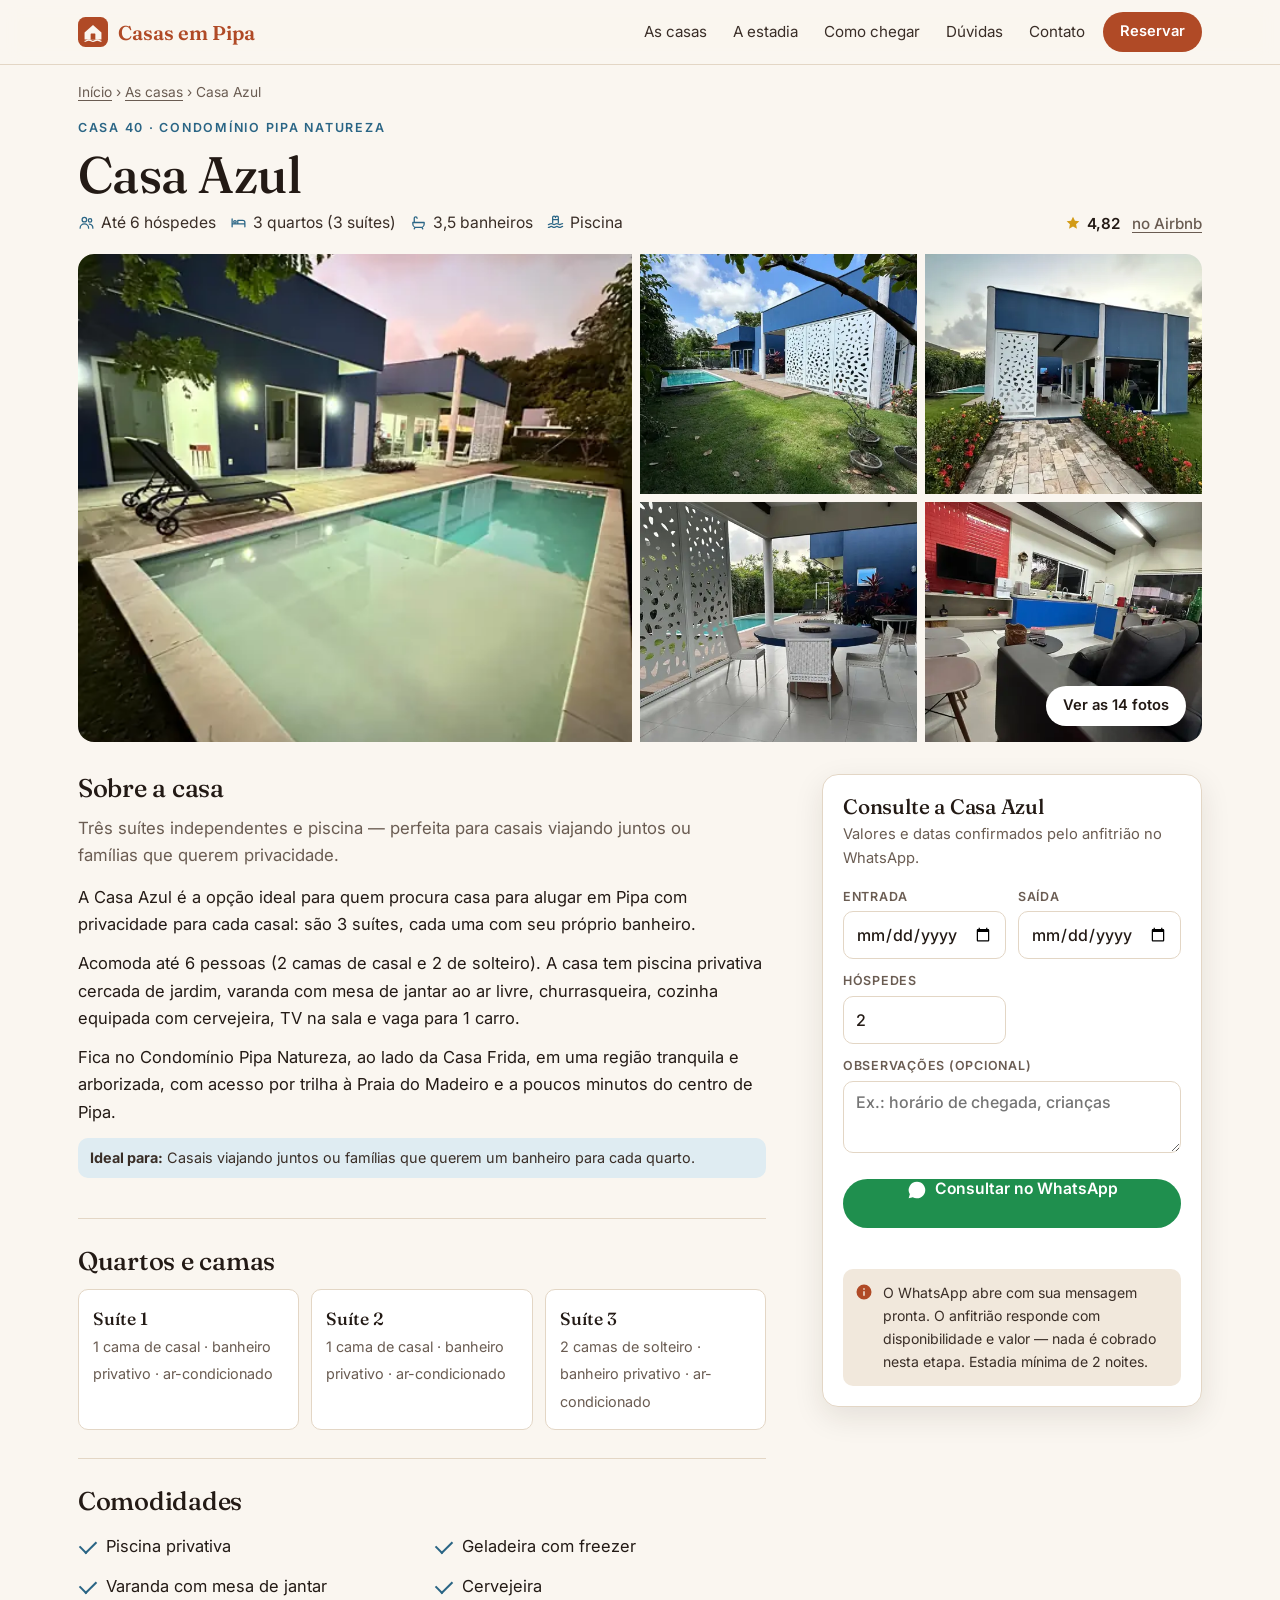
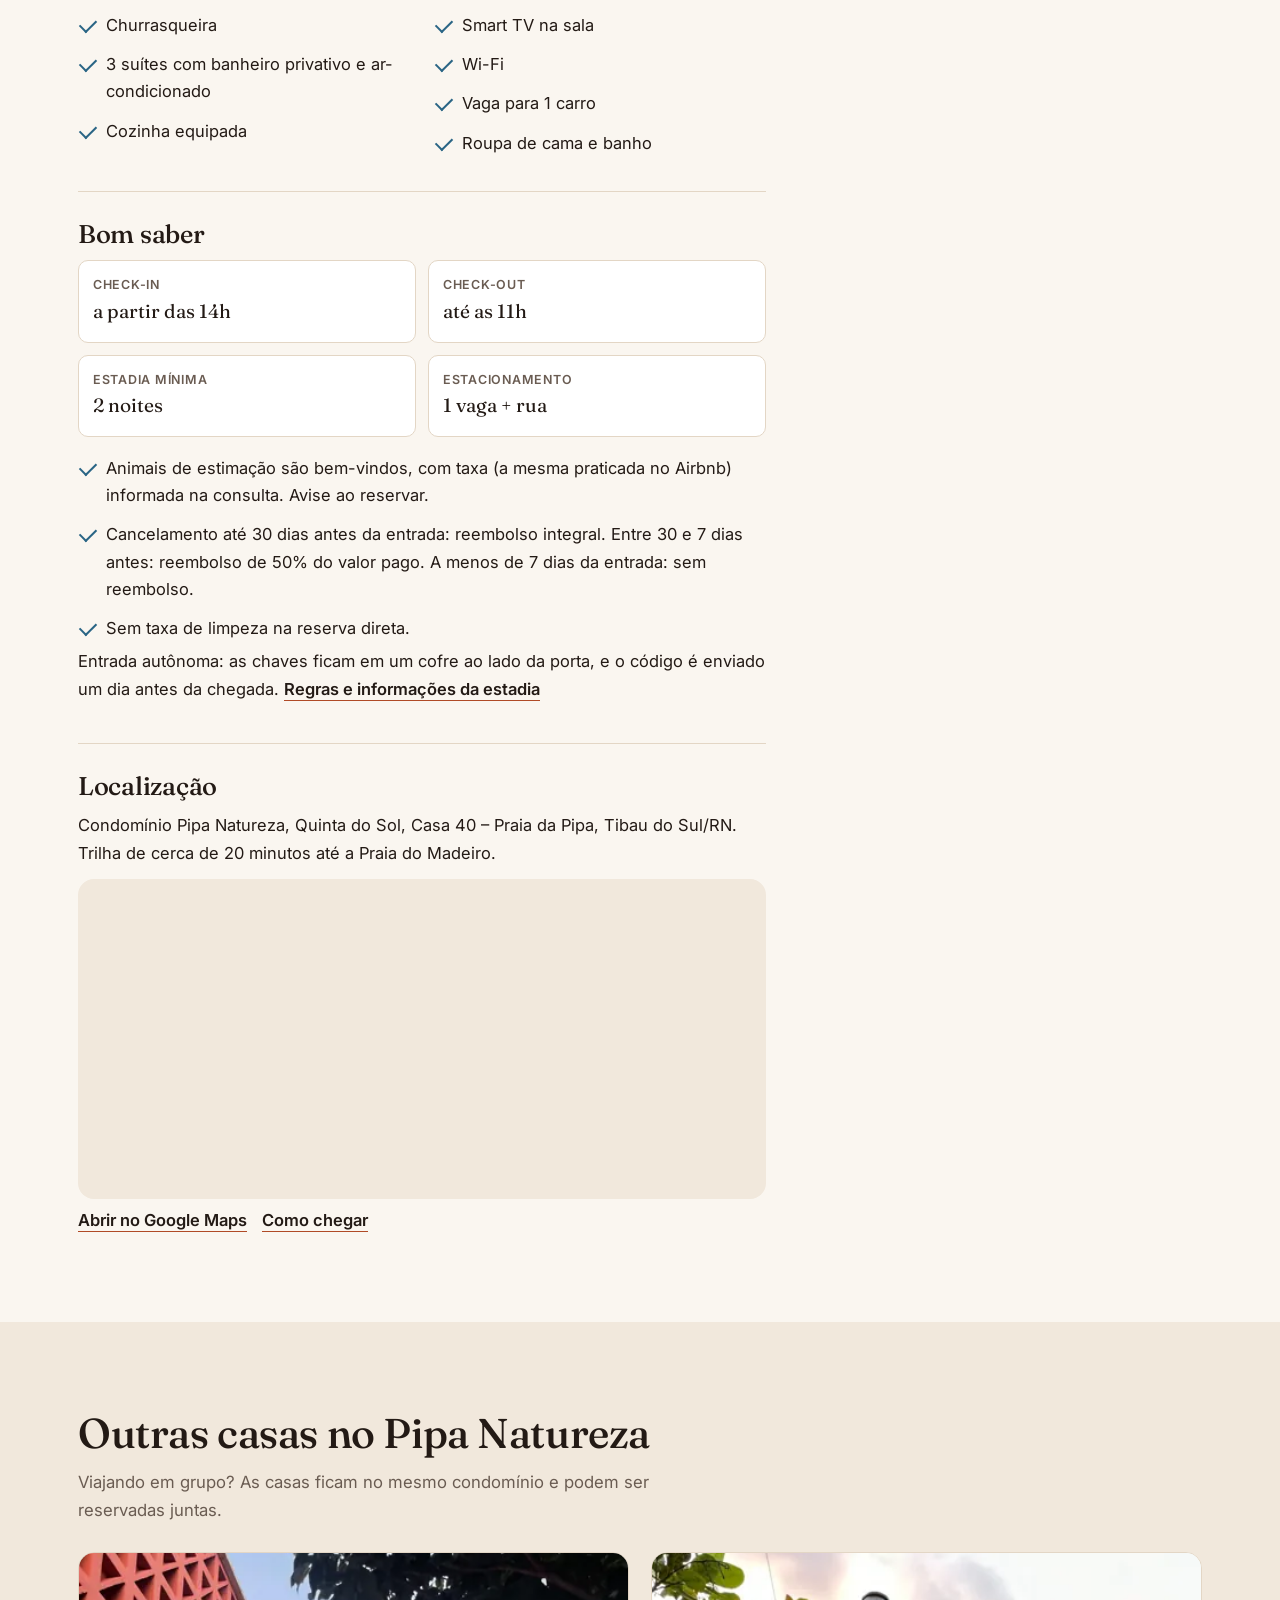
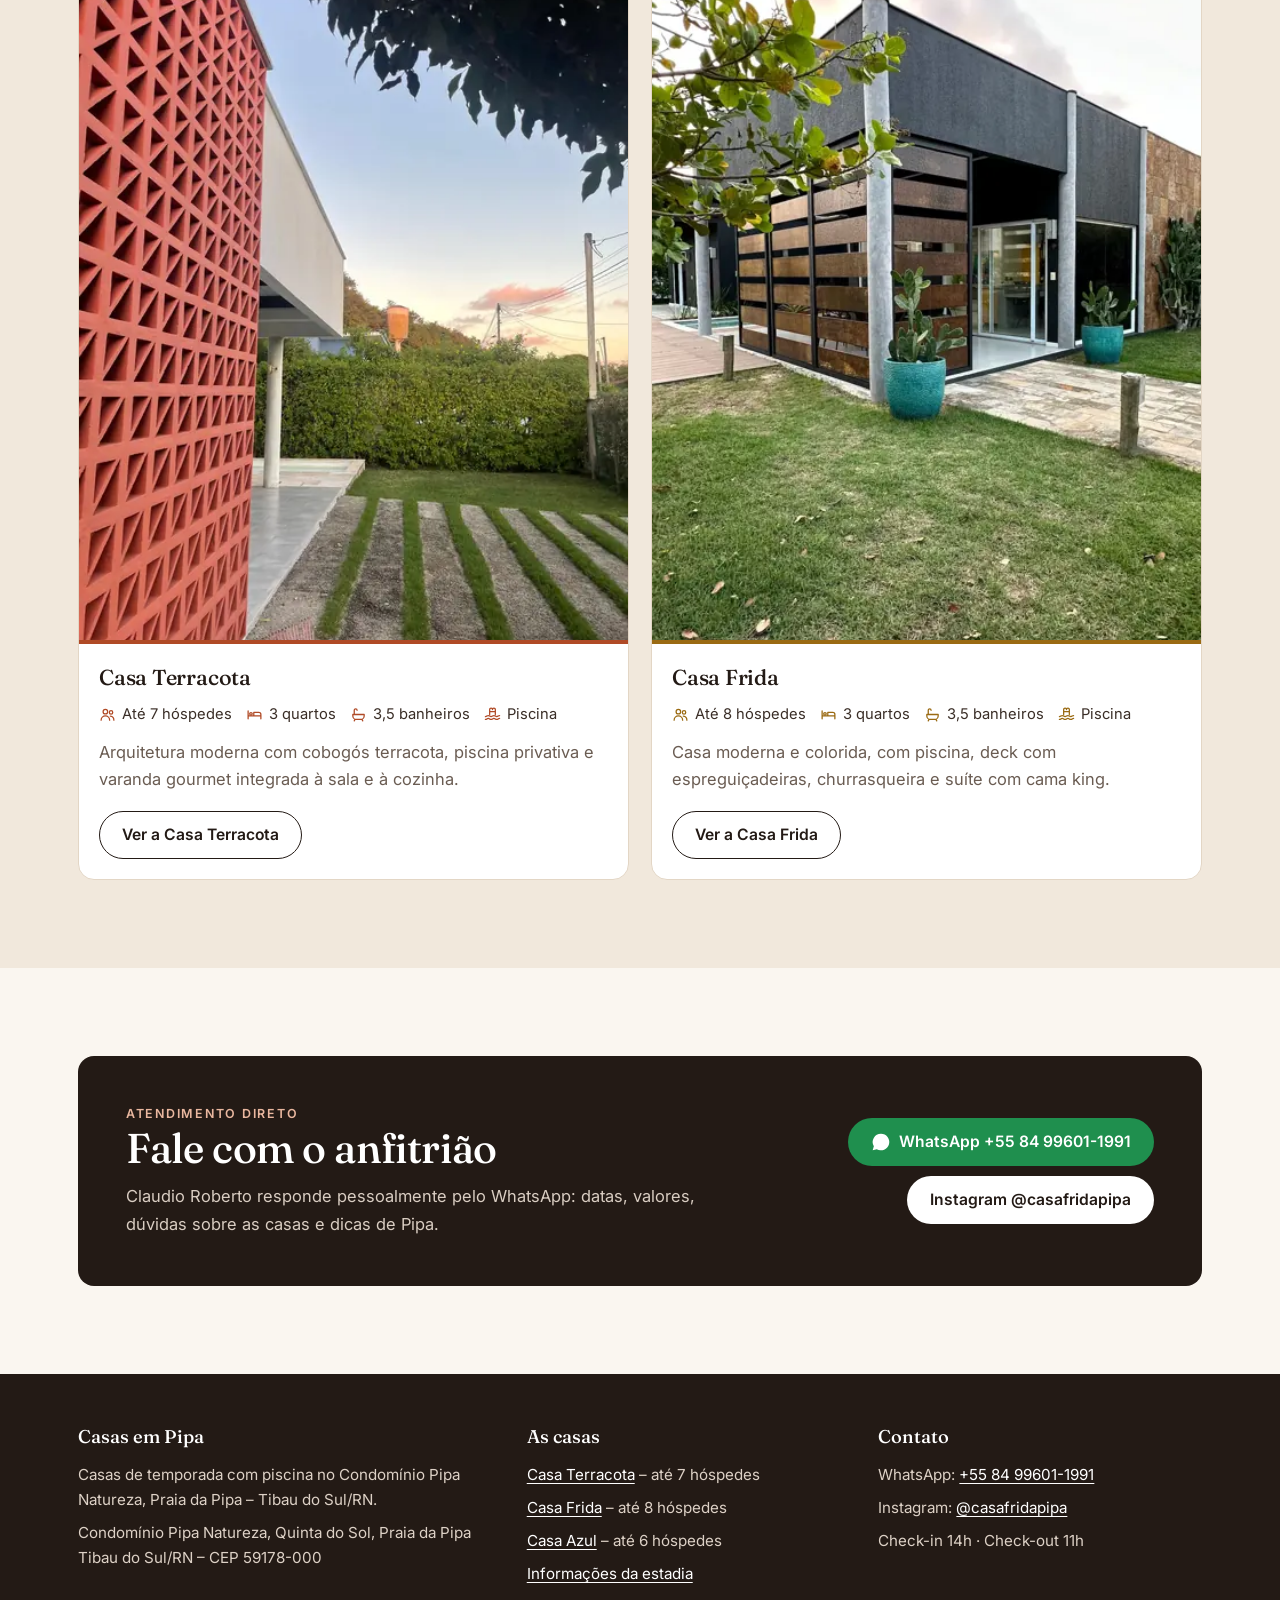
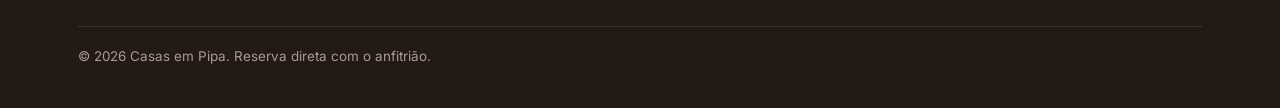
==== commit 346e9f71: "Políticas da reserva direta, quartos da Azul, 3,5 banheiros na Terracota e fotos da Terracota em alt" ====
--- a/casa-azul.html
+++ b/casa-azul.html
@@ -49,9 +49,9 @@
     <div>
       <div class="block"><h2>Sobre a casa</h2><p class="lead" style="margin-bottom:14px">Três suítes independentes e piscina — perfeita para casais viajando juntos ou famílias que querem privacidade.</p><p>A Casa Azul é a opção ideal para quem procura casa para alugar em Pipa com privacidade para cada casal: são 3 suítes, cada uma com seu próprio banheiro.</p><p>Acomoda até 6 pessoas (2 camas de casal e 2 de solteiro). A casa tem piscina privativa cercada de jardim, varanda com mesa de jantar ao ar livre, churrasqueira, cozinha equipada com cervejeira, TV na sala e vaga para 1 carro.</p><p>Fica no Condomínio Pipa Natureza, ao lado da Casa Frida, em uma região tranquila e arborizada, com acesso por trilha à Praia do Madeiro e a poucos minutos do centro de Pipa.</p>
         <p class="ideal" style="margin-top:8px"><b>Ideal para:</b> Casais viajando juntos ou famílias que querem um banheiro para cada quarto.</p></div>
-      <div class="block"><h2>Quartos e camas</h2><div class="rooms"><div class="room"><b>3 quartos</b><span>2 camas de casal e 2 de solteiro</span></div><div class="room"><b>3,5 banheiros</b><span>3 suítes</span></div></div></div>
+      <div class="block"><h2>Quartos e camas</h2><div class="rooms"><div class="room"><b>Suíte 1</b><span>1 cama de casal · banheiro privativo · ar-condicionado</span></div><div class="room"><b>Suíte 2</b><span>1 cama de casal · banheiro privativo · ar-condicionado</span></div><div class="room"><b>Suíte 3</b><span>2 camas de solteiro · banheiro privativo · ar-condicionado</span></div></div></div>
       <div class="block"><h2>Comodidades</h2><ul class="amen"><li>Piscina privativa</li><li>Varanda com mesa de jantar</li><li>Churrasqueira</li><li>3 suítes com banheiro privativo e ar-condicionado</li><li>Cozinha equipada</li><li>Geladeira com freezer</li><li>Cervejeira</li><li>Smart TV na sala</li><li>Wi-Fi</li><li>Vaga para 1 carro</li><li>Roupa de cama e banho</li></ul></div>
-      <div class="block"><h2>Bom saber</h2><div class="know"><div><b>Check-in</b><span>a partir das 14h</span></div><div><b>Check-out</b><span>até as 11h</span></div><div><b>Estadia mínima</b><span>2 noites</span></div><div><b>Estacionamento</b><span>1 vaga + rua</span></div></div>
+      <div class="block"><h2>Bom saber</h2><div class="know"><div><b>Check-in</b><span>a partir das 14h</span></div><div><b>Check-out</b><span>até as 11h</span></div><div><b>Estadia mínima</b><span>2 noites</span></div><div><b>Estacionamento</b><span>1 vaga + rua</span></div></div><ul class="amen" style="columns:1"><li>Animais de estimação são bem-vindos, com taxa (a mesma praticada no Airbnb) informada na consulta. Avise ao reservar.</li><li>Cancelamento até 30 dias antes da entrada: reembolso integral. Entre 30 e 7 dias antes: reembolso de 50% do valor pago. A menos de 7 dias da entrada: sem reembolso.</li><li>Sem taxa de limpeza na reserva direta.</li></ul>
         <p class="mt">Entrada autônoma: as chaves ficam em um cofre ao lado da porta, e o código é enviado um dia antes da chegada.
         <a class="link" href="estadia.html">Regras e informações da estadia</a></p></div>
       <div class="block"><h2>Localização</h2>
@@ -81,8 +81,8 @@
   <p class="lead">Viajando em grupo? As casas ficam no mesmo condomínio e podem ser reservadas juntas.</p>
   <div class="houses" style="grid-template-columns:repeat(auto-fit,minmax(260px,1fr))">
     <article class="house acc-terracota">
-      <a class="ph" href="casa-terracota.html" tabindex="-1" aria-hidden="true"><img src="img/terracota-jardim.webp" srcset="img/sm/terracota-jardim.webp 640w, img/terracota-jardim.webp 1050w" sizes="(min-width:760px) 50vw, 100vw" alt="" width="1050" height="1400" loading="lazy" decoding="async"></a>
-      <div class="body"><h3><a href="casa-terracota.html" style="color:inherit;text-decoration:none">Casa Terracota</a></h3><ul class="facts"><li><svg viewBox="0 0 24 24" aria-hidden="true"><circle cx="9" cy="8" r="3.2"/><path d="M3 20c0-3.3 2.7-6 6-6s6 2.7 6 6"/><circle cx="17" cy="9" r="2.4"/><path d="M16 14.2c2.9.3 5 2.6 5 5.8"/></svg>Até 7 hóspedes</li><li><svg viewBox="0 0 24 24" aria-hidden="true"><path d="M3 18V7M3 14h18v4M21 14v-2a3 3 0 0 0-3-3h-7v5"/><circle cx="7" cy="11" r="1.8"/></svg>3 quartos</li><li><svg viewBox="0 0 24 24" aria-hidden="true"><path d="M4 12h16v2a5 5 0 0 1-5 5H9a5 5 0 0 1-5-5v-2zM6 12V6a2 2 0 0 1 4 0M7 19l-1 2M17 19l1 2"/></svg>2,5 banheiros</li><li><svg viewBox="0 0 24 24" aria-hidden="true"><path d="M2 15c2 0 2-1.5 4-1.5s2 1.5 4 1.5 2-1.5 4-1.5 2 1.5 4 1.5 2-1.5 4-1.5M2 19c2 0 2-1.5 4-1.5s2 1.5 4 1.5 2-1.5 4-1.5 2 1.5 4 1.5 2-1.5 4-1.5M8 12V5a2 2 0 0 1 4 0M16 12V5a2 2 0 0 0-4 0M8 8h8"/></svg>Piscina</li></ul><p>Arquitetura moderna com cobogós terracota, piscina privativa e varanda gourmet integrada à sala e à cozinha.</p>
+      <a class="ph" href="casa-terracota.html" tabindex="-1" aria-hidden="true"><img src="img/terracota-jardim.webp" srcset="img/sm/terracota-jardim.webp 640w, img/terracota-jardim.webp 1200w" sizes="(min-width:760px) 50vw, 100vw" alt="" width="1200" height="1600" loading="lazy" decoding="async"></a>
+      <div class="body"><h3><a href="casa-terracota.html" style="color:inherit;text-decoration:none">Casa Terracota</a></h3><ul class="facts"><li><svg viewBox="0 0 24 24" aria-hidden="true"><circle cx="9" cy="8" r="3.2"/><path d="M3 20c0-3.3 2.7-6 6-6s6 2.7 6 6"/><circle cx="17" cy="9" r="2.4"/><path d="M16 14.2c2.9.3 5 2.6 5 5.8"/></svg>Até 7 hóspedes</li><li><svg viewBox="0 0 24 24" aria-hidden="true"><path d="M3 18V7M3 14h18v4M21 14v-2a3 3 0 0 0-3-3h-7v5"/><circle cx="7" cy="11" r="1.8"/></svg>3 quartos</li><li><svg viewBox="0 0 24 24" aria-hidden="true"><path d="M4 12h16v2a5 5 0 0 1-5 5H9a5 5 0 0 1-5-5v-2zM6 12V6a2 2 0 0 1 4 0M7 19l-1 2M17 19l1 2"/></svg>3,5 banheiros</li><li><svg viewBox="0 0 24 24" aria-hidden="true"><path d="M2 15c2 0 2-1.5 4-1.5s2 1.5 4 1.5 2-1.5 4-1.5 2 1.5 4 1.5 2-1.5 4-1.5M2 19c2 0 2-1.5 4-1.5s2 1.5 4 1.5 2-1.5 4-1.5 2 1.5 4 1.5 2-1.5 4-1.5M8 12V5a2 2 0 0 1 4 0M16 12V5a2 2 0 0 0-4 0M8 8h8"/></svg>Piscina</li></ul><p>Arquitetura moderna com cobogós terracota, piscina privativa e varanda gourmet integrada à sala e à cozinha.</p>
         <div class="ctas"><a class="btn ghost" href="casa-terracota.html">Ver a Casa Terracota</a></div></div></article>
     <article class="house acc-frida">
       <a class="ph" href="casa-frida.html" tabindex="-1" aria-hidden="true"><img src="img/frida-fachada.webp" srcset="img/sm/frida-fachada.webp 640w, img/frida-fachada.webp 1200w" sizes="(min-width:760px) 50vw, 100vw" alt="" width="1200" height="1600" loading="lazy" decoding="async"></a>
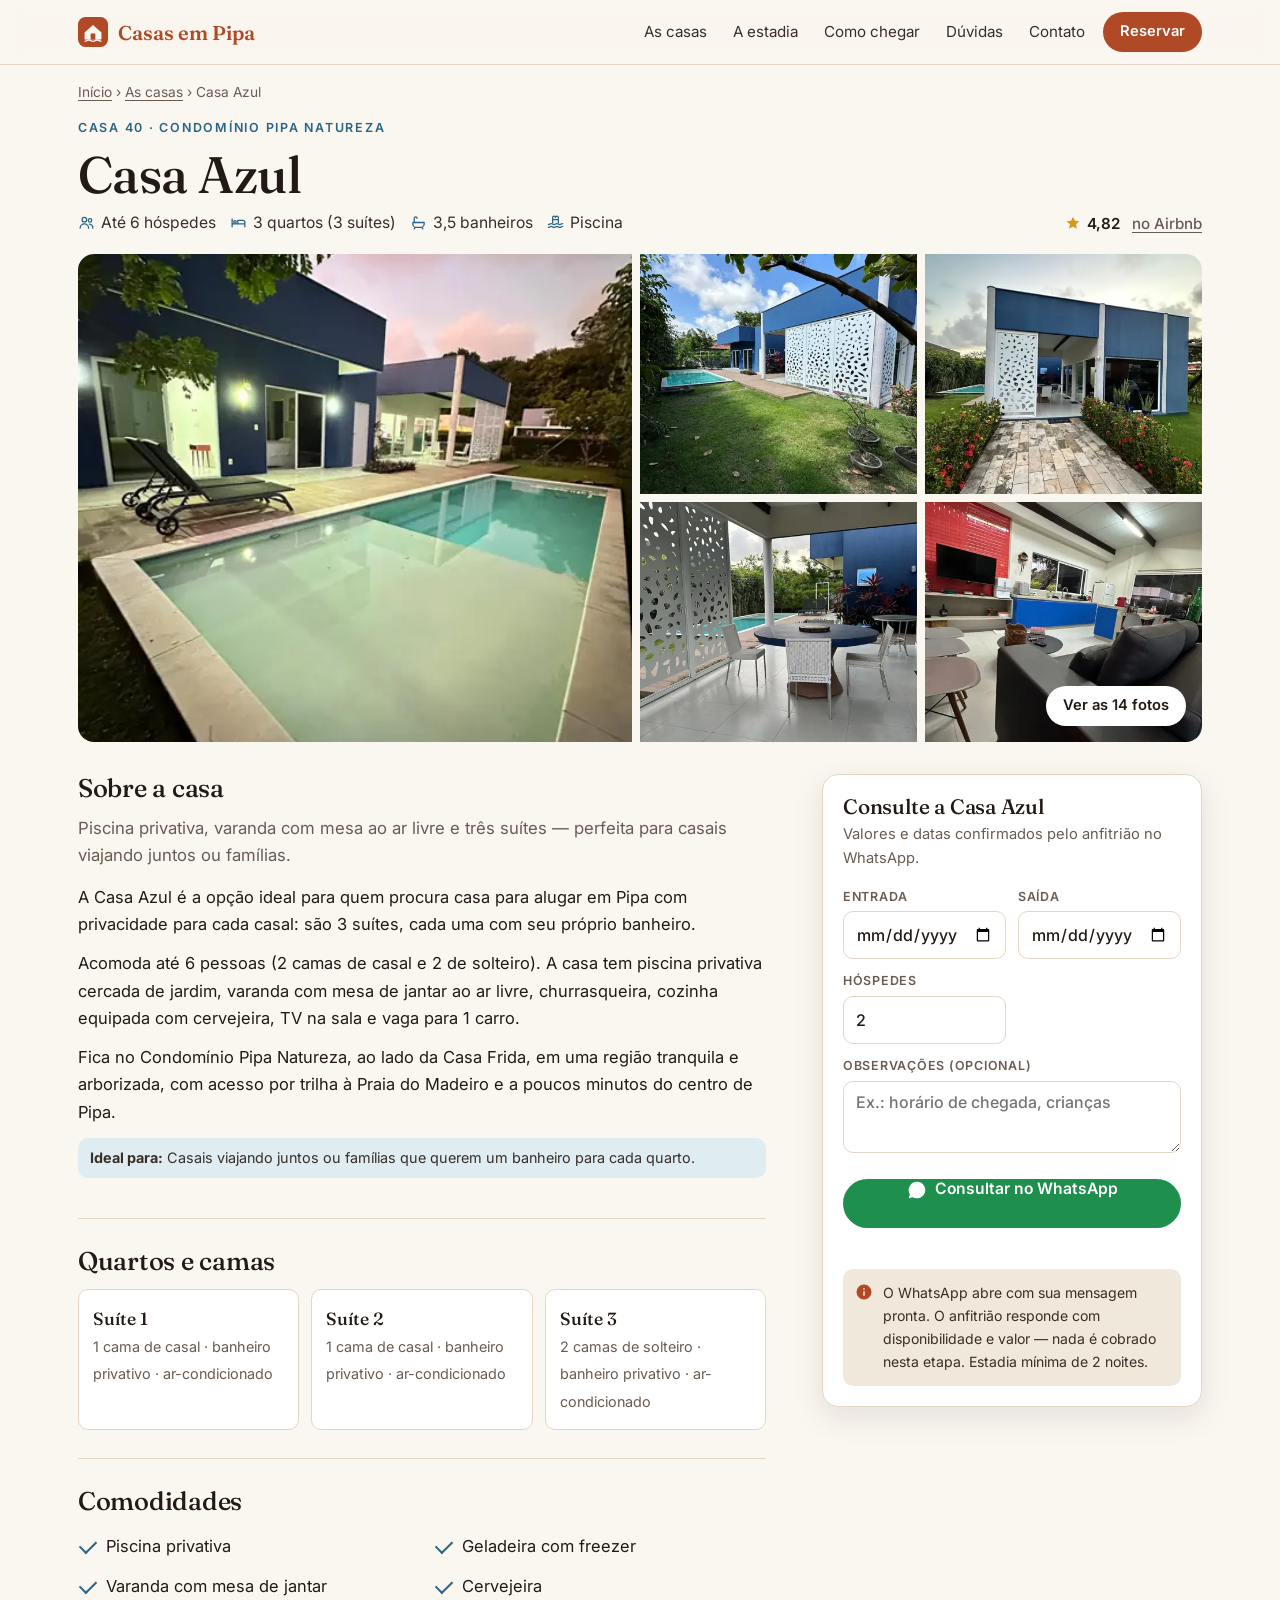
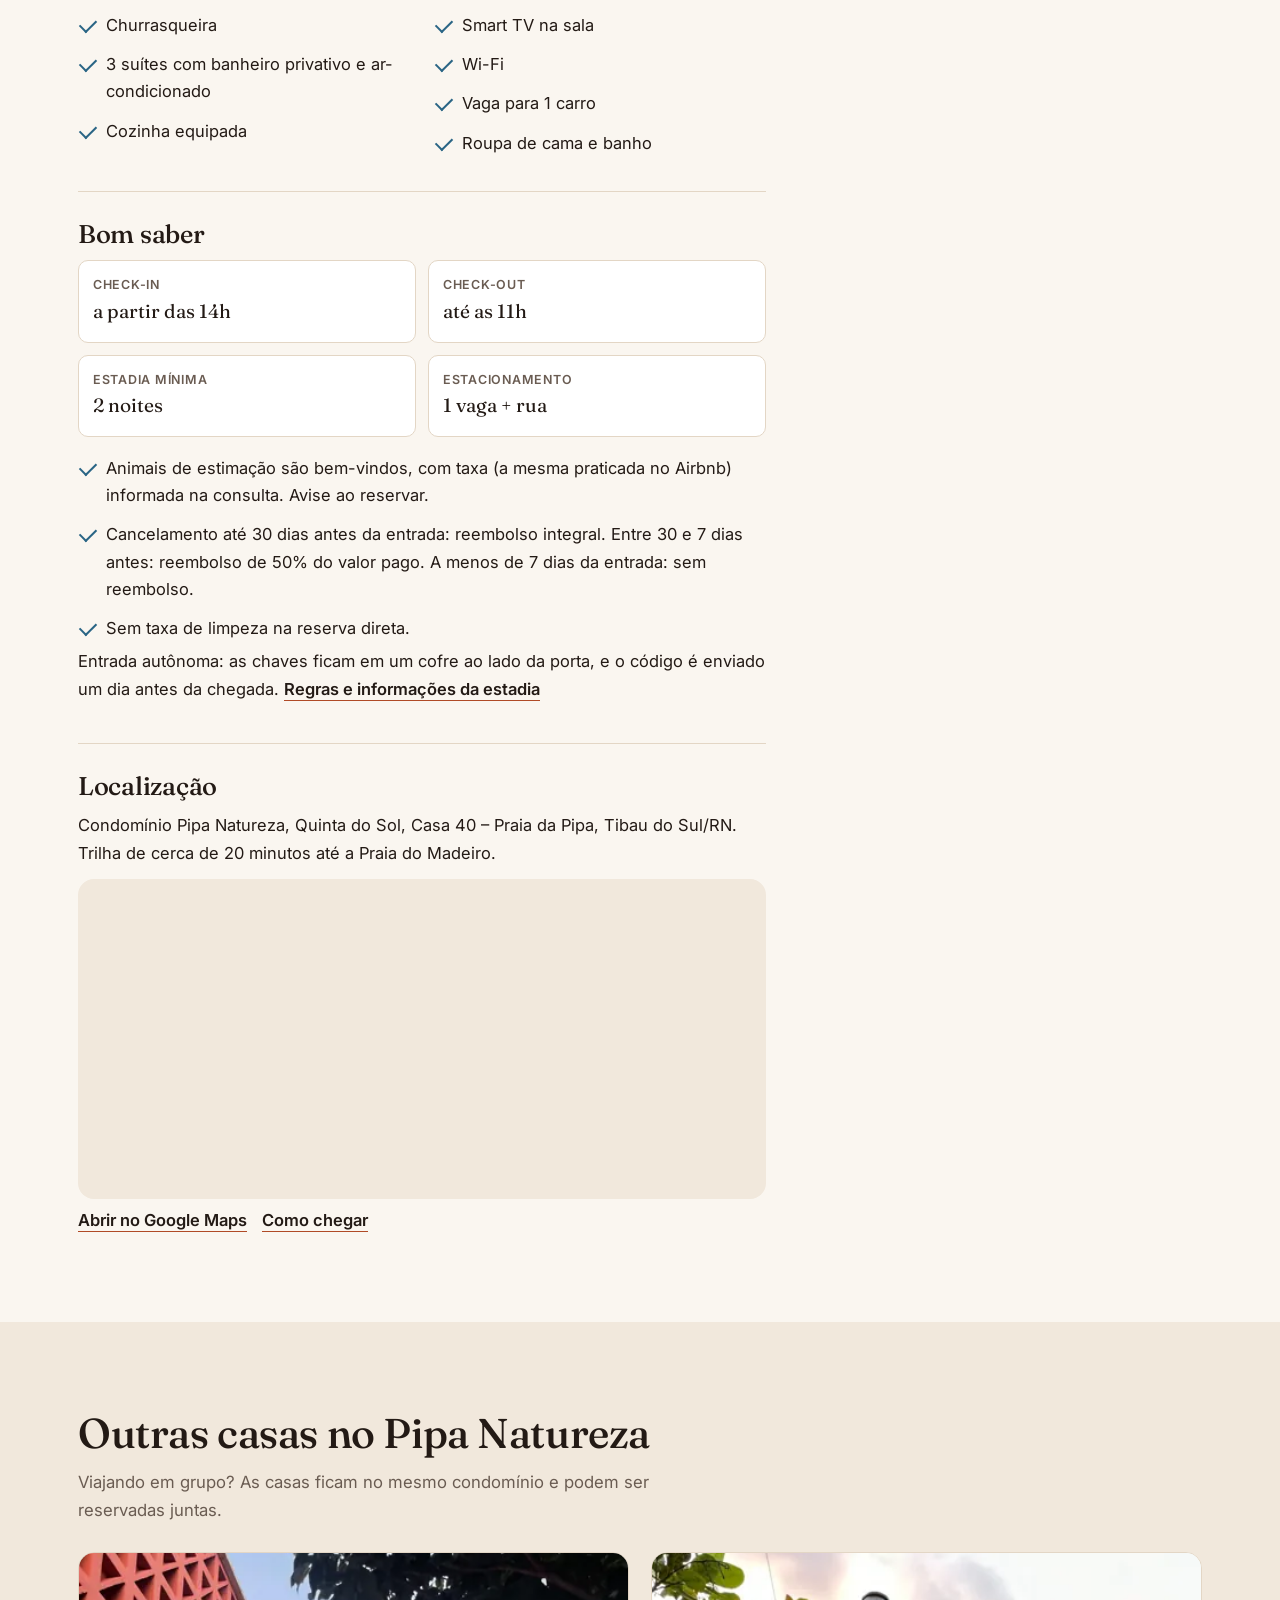
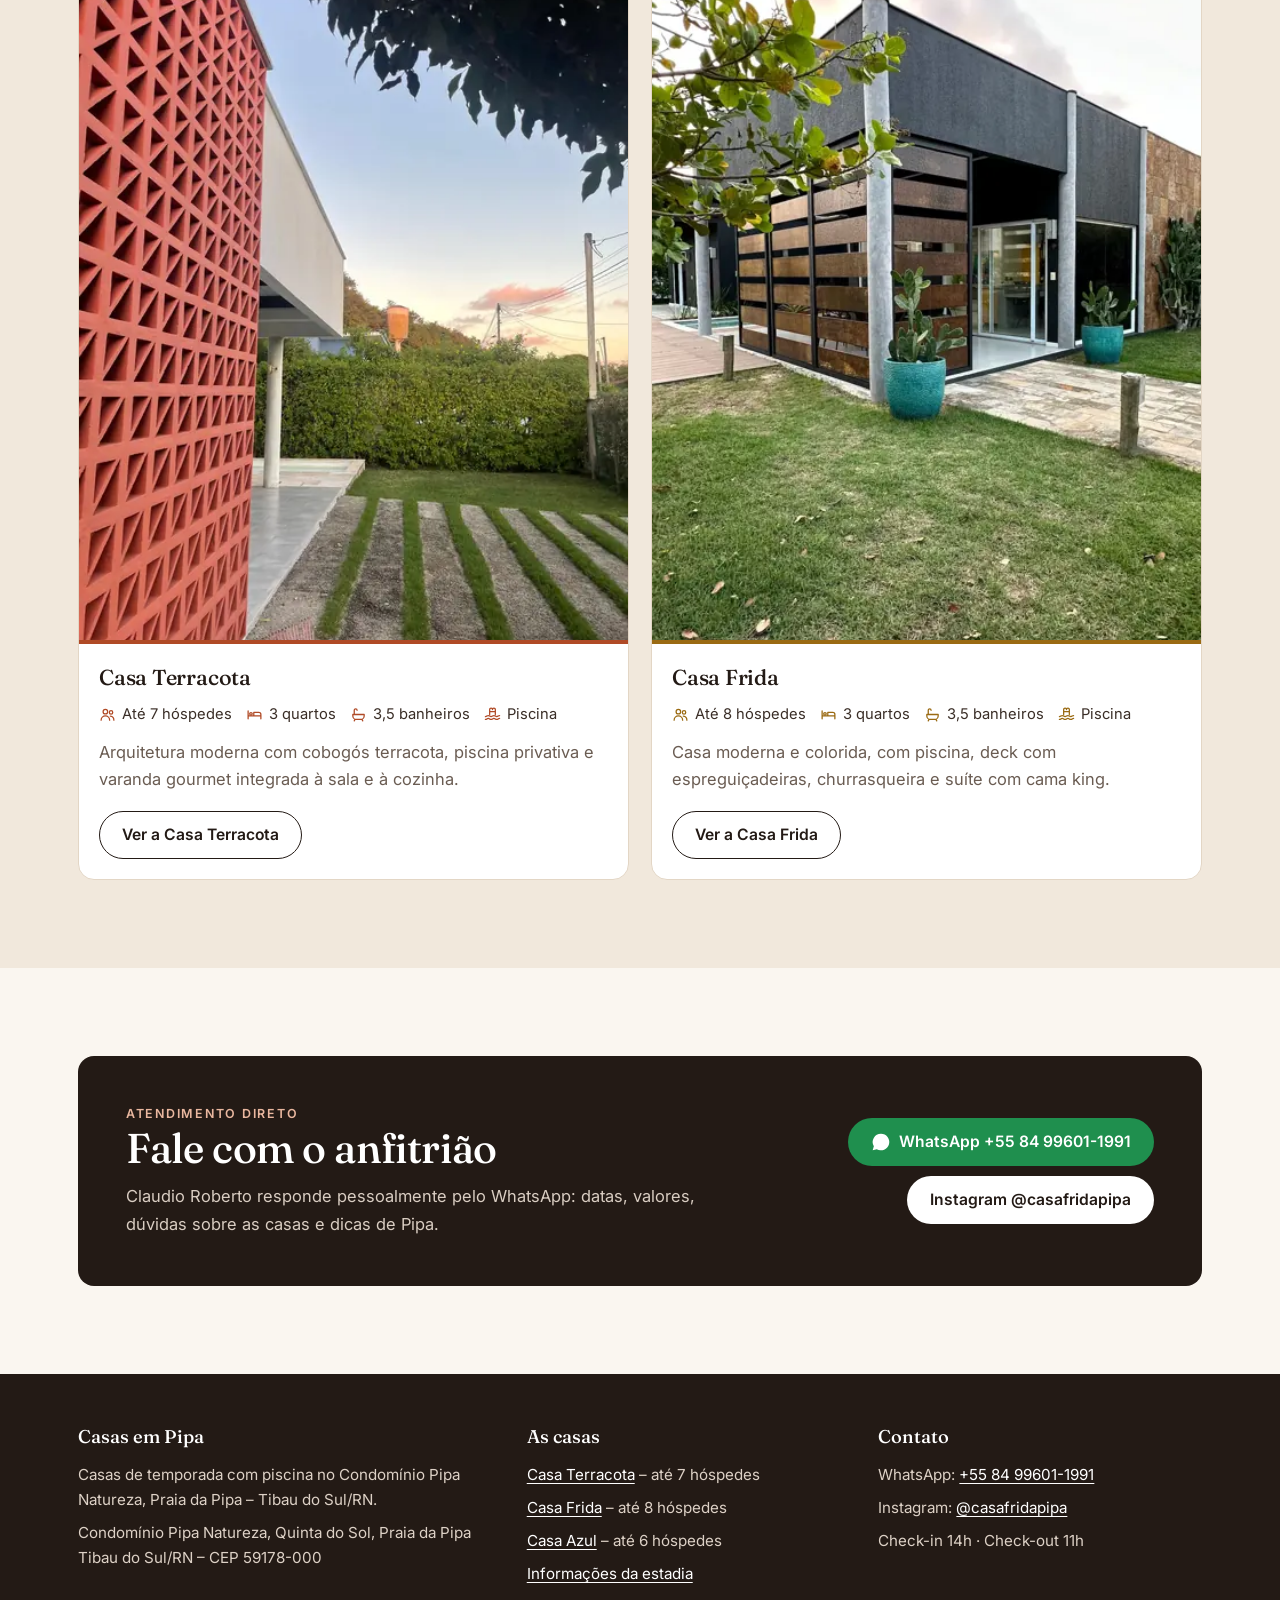
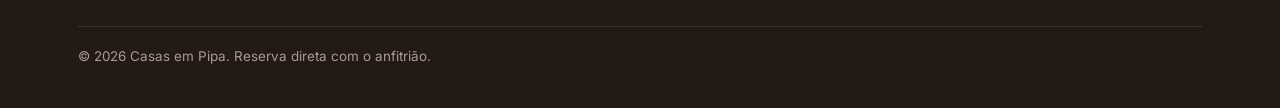
==== commit 89726c55: "Todas as casas com 3 suítes Co-Authored-By: Claude Opus 5.5 <noreply@anthropic.com>" ====
--- a/casa-azul.html
+++ b/casa-azul.html
@@ -47,7 +47,7 @@
 
   <div class="house-layout">
     <div>
-      <div class="block"><h2>Sobre a casa</h2><p class="lead" style="margin-bottom:14px">Três suítes independentes e piscina — perfeita para casais viajando juntos ou famílias que querem privacidade.</p><p>A Casa Azul é a opção ideal para quem procura casa para alugar em Pipa com privacidade para cada casal: são 3 suítes, cada uma com seu próprio banheiro.</p><p>Acomoda até 6 pessoas (2 camas de casal e 2 de solteiro). A casa tem piscina privativa cercada de jardim, varanda com mesa de jantar ao ar livre, churrasqueira, cozinha equipada com cervejeira, TV na sala e vaga para 1 carro.</p><p>Fica no Condomínio Pipa Natureza, ao lado da Casa Frida, em uma região tranquila e arborizada, com acesso por trilha à Praia do Madeiro e a poucos minutos do centro de Pipa.</p>
+      <div class="block"><h2>Sobre a casa</h2><p class="lead" style="margin-bottom:14px">Piscina privativa, varanda com mesa ao ar livre e três suítes — perfeita para casais viajando juntos ou famílias.</p><p>A Casa Azul é a opção ideal para quem procura casa para alugar em Pipa com privacidade para cada casal: são 3 suítes, cada uma com seu próprio banheiro.</p><p>Acomoda até 6 pessoas (2 camas de casal e 2 de solteiro). A casa tem piscina privativa cercada de jardim, varanda com mesa de jantar ao ar livre, churrasqueira, cozinha equipada com cervejeira, TV na sala e vaga para 1 carro.</p><p>Fica no Condomínio Pipa Natureza, ao lado da Casa Frida, em uma região tranquila e arborizada, com acesso por trilha à Praia do Madeiro e a poucos minutos do centro de Pipa.</p>
         <p class="ideal" style="margin-top:8px"><b>Ideal para:</b> Casais viajando juntos ou famílias que querem um banheiro para cada quarto.</p></div>
       <div class="block"><h2>Quartos e camas</h2><div class="rooms"><div class="room"><b>Suíte 1</b><span>1 cama de casal · banheiro privativo · ar-condicionado</span></div><div class="room"><b>Suíte 2</b><span>1 cama de casal · banheiro privativo · ar-condicionado</span></div><div class="room"><b>Suíte 3</b><span>2 camas de solteiro · banheiro privativo · ar-condicionado</span></div></div></div>
       <div class="block"><h2>Comodidades</h2><ul class="amen"><li>Piscina privativa</li><li>Varanda com mesa de jantar</li><li>Churrasqueira</li><li>3 suítes com banheiro privativo e ar-condicionado</li><li>Cozinha equipada</li><li>Geladeira com freezer</li><li>Cervejeira</li><li>Smart TV na sala</li><li>Wi-Fi</li><li>Vaga para 1 carro</li><li>Roupa de cama e banho</li></ul></div>
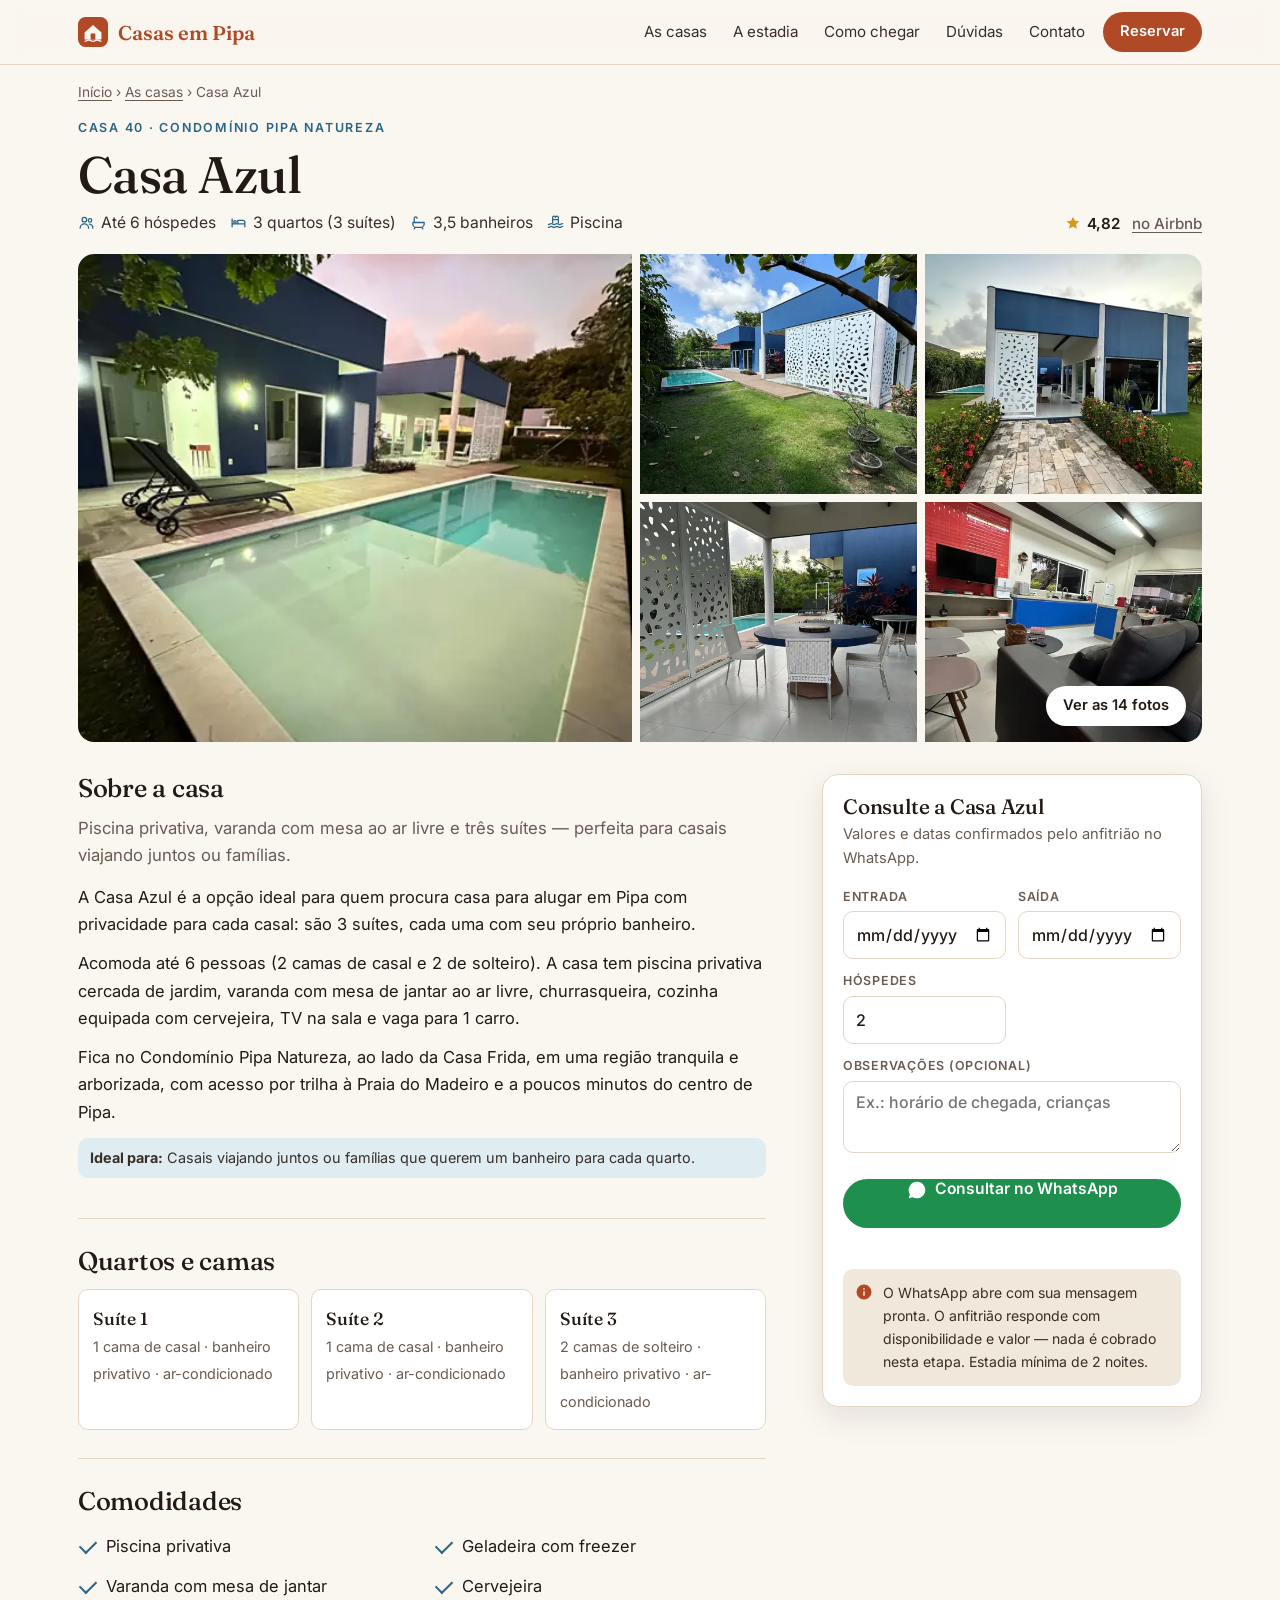
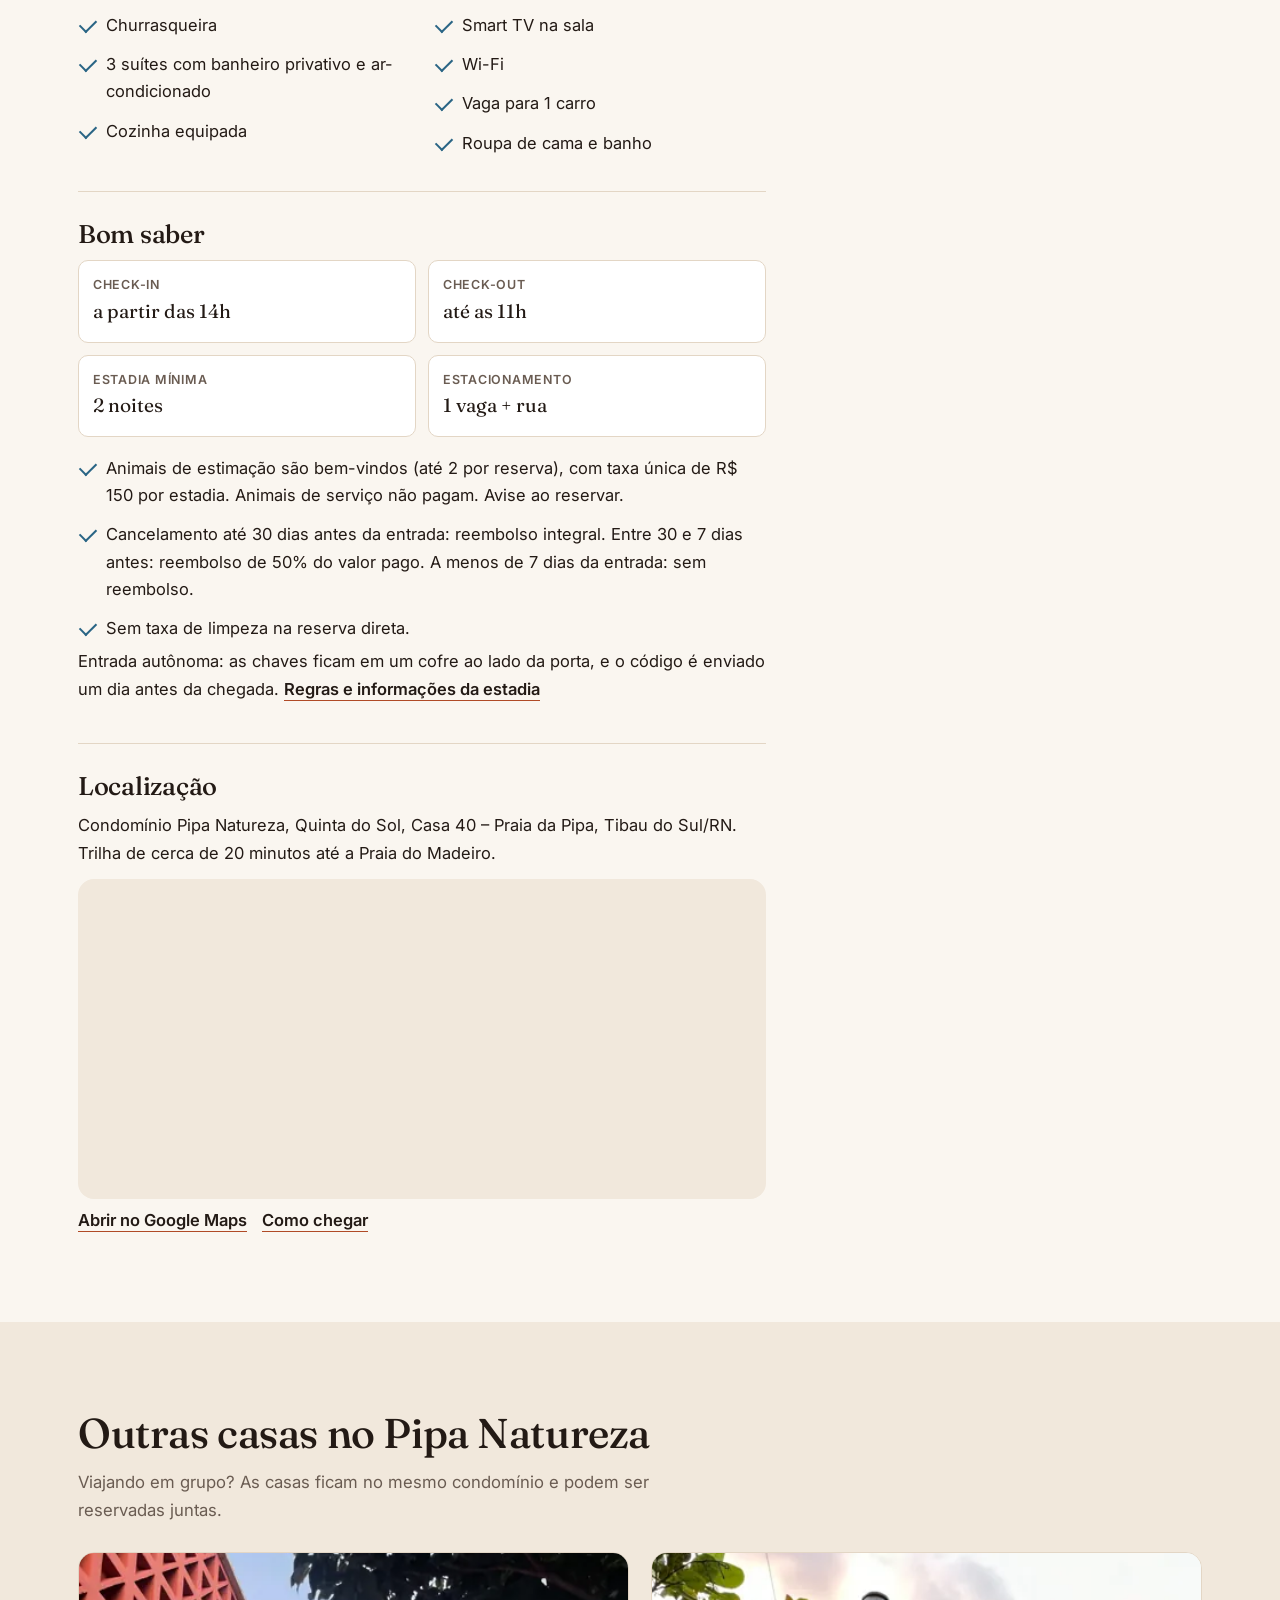
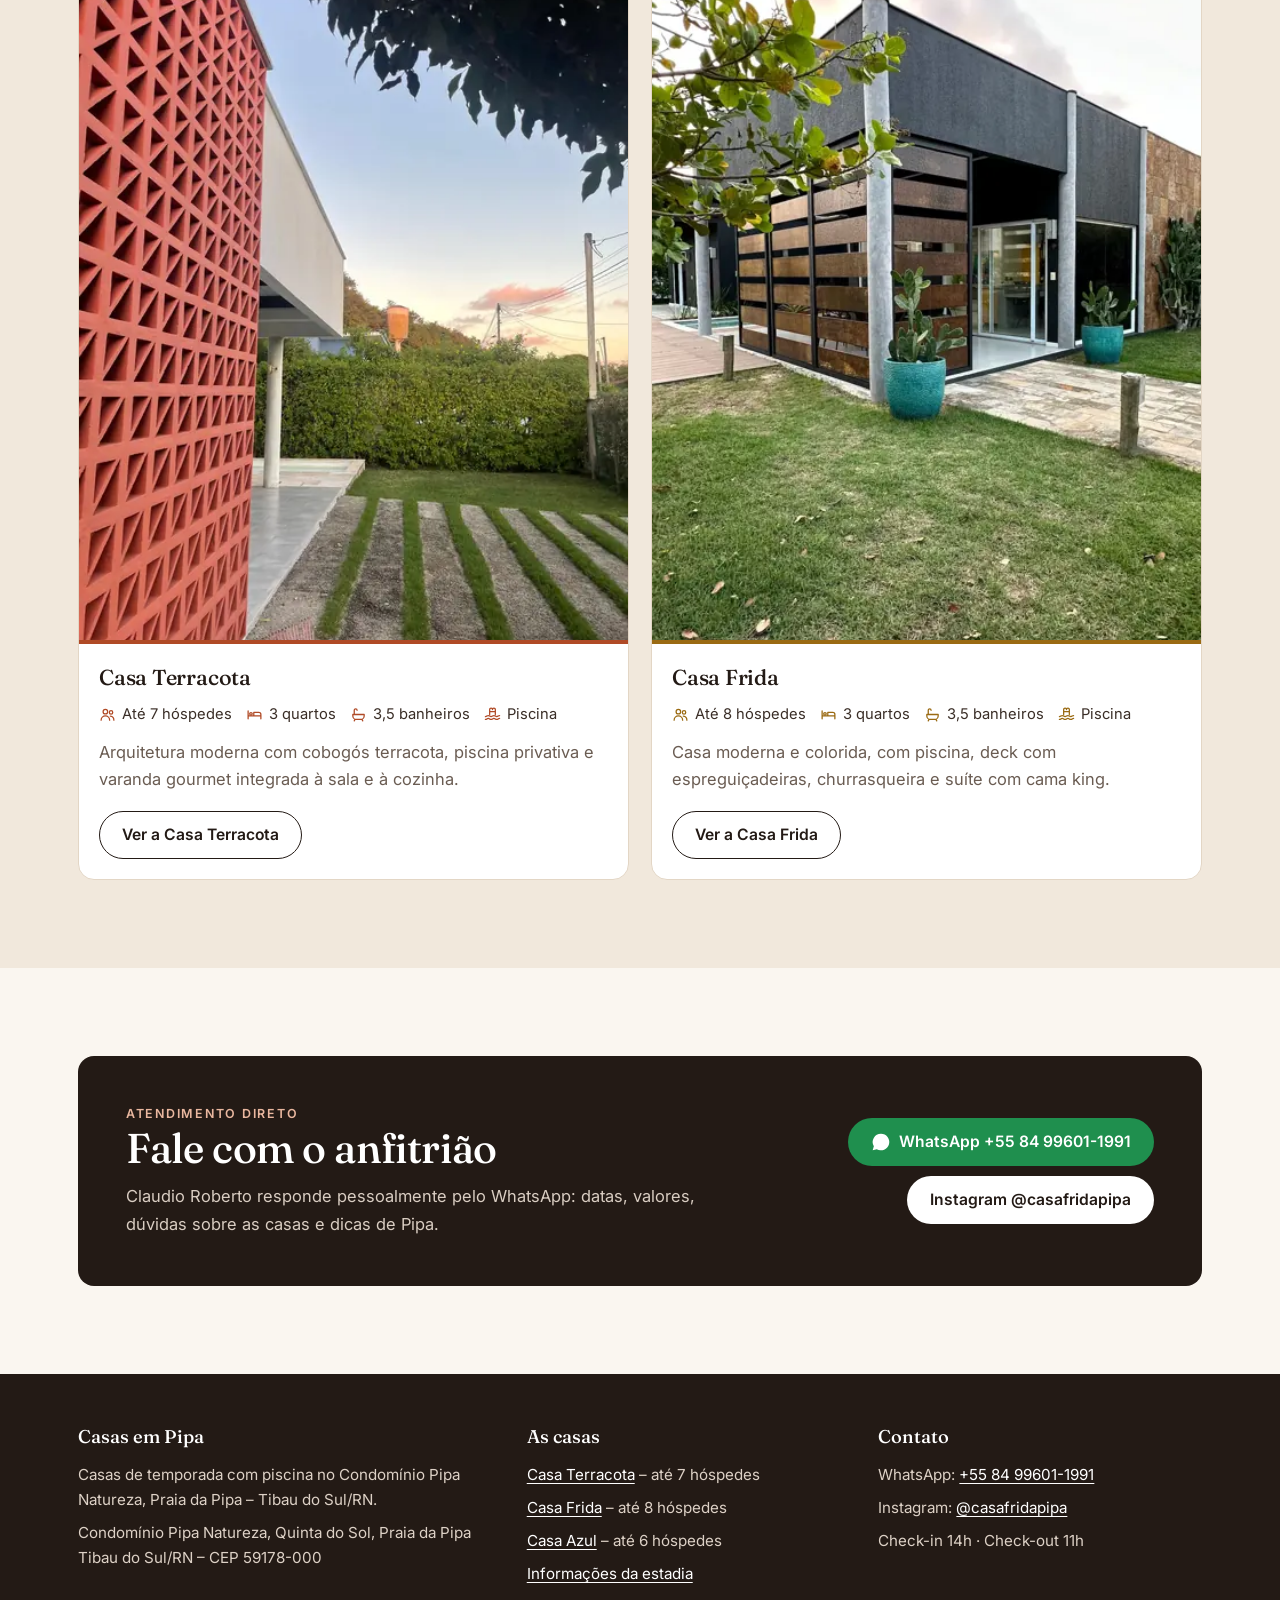
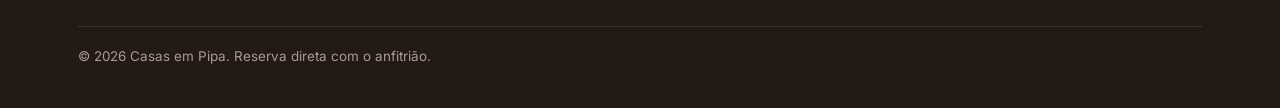
==== commit 97f81d79: "Taxa de animais: R$ 150 por estadia, até 2 animais Co-Authored-By: Claude Opus 5.5 <noreply@anthropi" ====
--- a/casa-azul.html
+++ b/casa-azul.html
@@ -51,7 +51,7 @@
         <p class="ideal" style="margin-top:8px"><b>Ideal para:</b> Casais viajando juntos ou famílias que querem um banheiro para cada quarto.</p></div>
       <div class="block"><h2>Quartos e camas</h2><div class="rooms"><div class="room"><b>Suíte 1</b><span>1 cama de casal · banheiro privativo · ar-condicionado</span></div><div class="room"><b>Suíte 2</b><span>1 cama de casal · banheiro privativo · ar-condicionado</span></div><div class="room"><b>Suíte 3</b><span>2 camas de solteiro · banheiro privativo · ar-condicionado</span></div></div></div>
       <div class="block"><h2>Comodidades</h2><ul class="amen"><li>Piscina privativa</li><li>Varanda com mesa de jantar</li><li>Churrasqueira</li><li>3 suítes com banheiro privativo e ar-condicionado</li><li>Cozinha equipada</li><li>Geladeira com freezer</li><li>Cervejeira</li><li>Smart TV na sala</li><li>Wi-Fi</li><li>Vaga para 1 carro</li><li>Roupa de cama e banho</li></ul></div>
-      <div class="block"><h2>Bom saber</h2><div class="know"><div><b>Check-in</b><span>a partir das 14h</span></div><div><b>Check-out</b><span>até as 11h</span></div><div><b>Estadia mínima</b><span>2 noites</span></div><div><b>Estacionamento</b><span>1 vaga + rua</span></div></div><ul class="amen" style="columns:1"><li>Animais de estimação são bem-vindos, com taxa (a mesma praticada no Airbnb) informada na consulta. Avise ao reservar.</li><li>Cancelamento até 30 dias antes da entrada: reembolso integral. Entre 30 e 7 dias antes: reembolso de 50% do valor pago. A menos de 7 dias da entrada: sem reembolso.</li><li>Sem taxa de limpeza na reserva direta.</li></ul>
+      <div class="block"><h2>Bom saber</h2><div class="know"><div><b>Check-in</b><span>a partir das 14h</span></div><div><b>Check-out</b><span>até as 11h</span></div><div><b>Estadia mínima</b><span>2 noites</span></div><div><b>Estacionamento</b><span>1 vaga + rua</span></div></div><ul class="amen" style="columns:1"><li>Animais de estimação são bem-vindos (até 2 por reserva), com taxa única de R$ 150 por estadia. Animais de serviço não pagam. Avise ao reservar.</li><li>Cancelamento até 30 dias antes da entrada: reembolso integral. Entre 30 e 7 dias antes: reembolso de 50% do valor pago. A menos de 7 dias da entrada: sem reembolso.</li><li>Sem taxa de limpeza na reserva direta.</li></ul>
         <p class="mt">Entrada autônoma: as chaves ficam em um cofre ao lado da porta, e o código é enviado um dia antes da chegada.
         <a class="link" href="estadia.html">Regras e informações da estadia</a></p></div>
       <div class="block"><h2>Localização</h2>
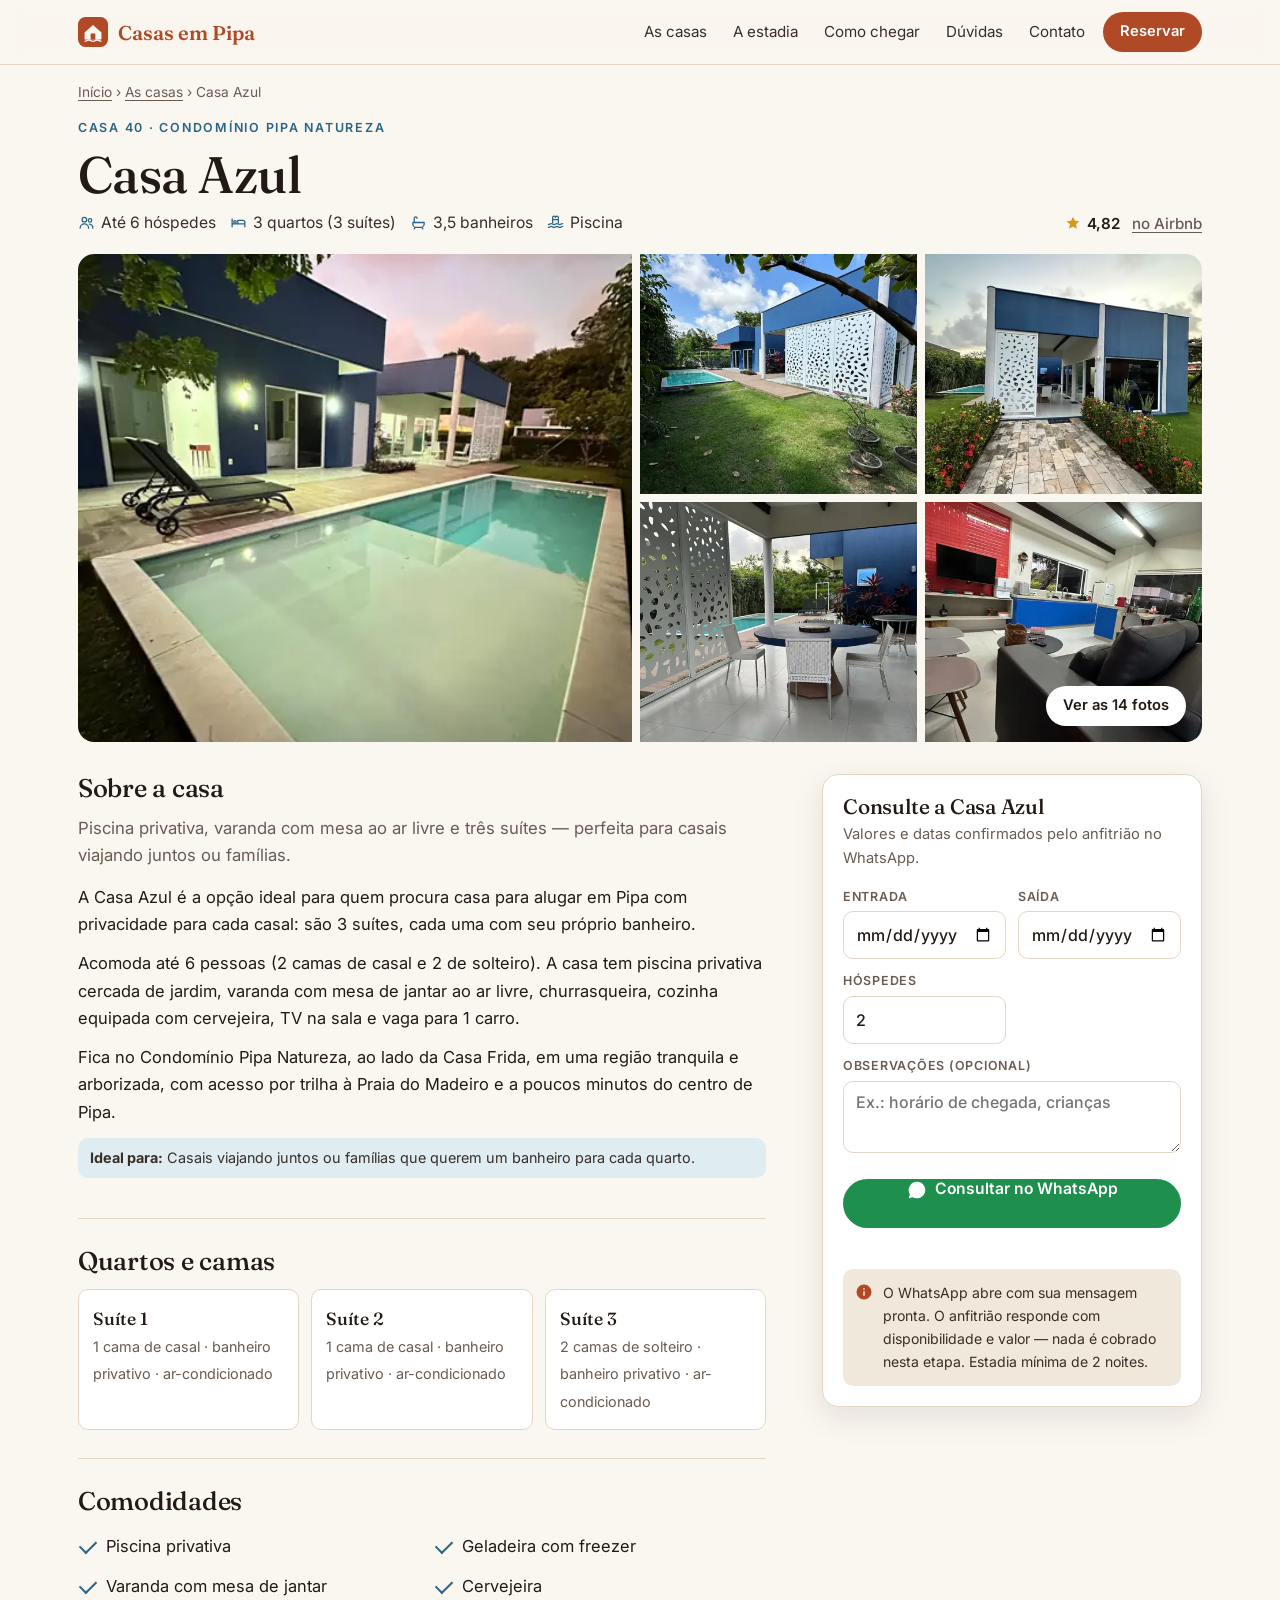
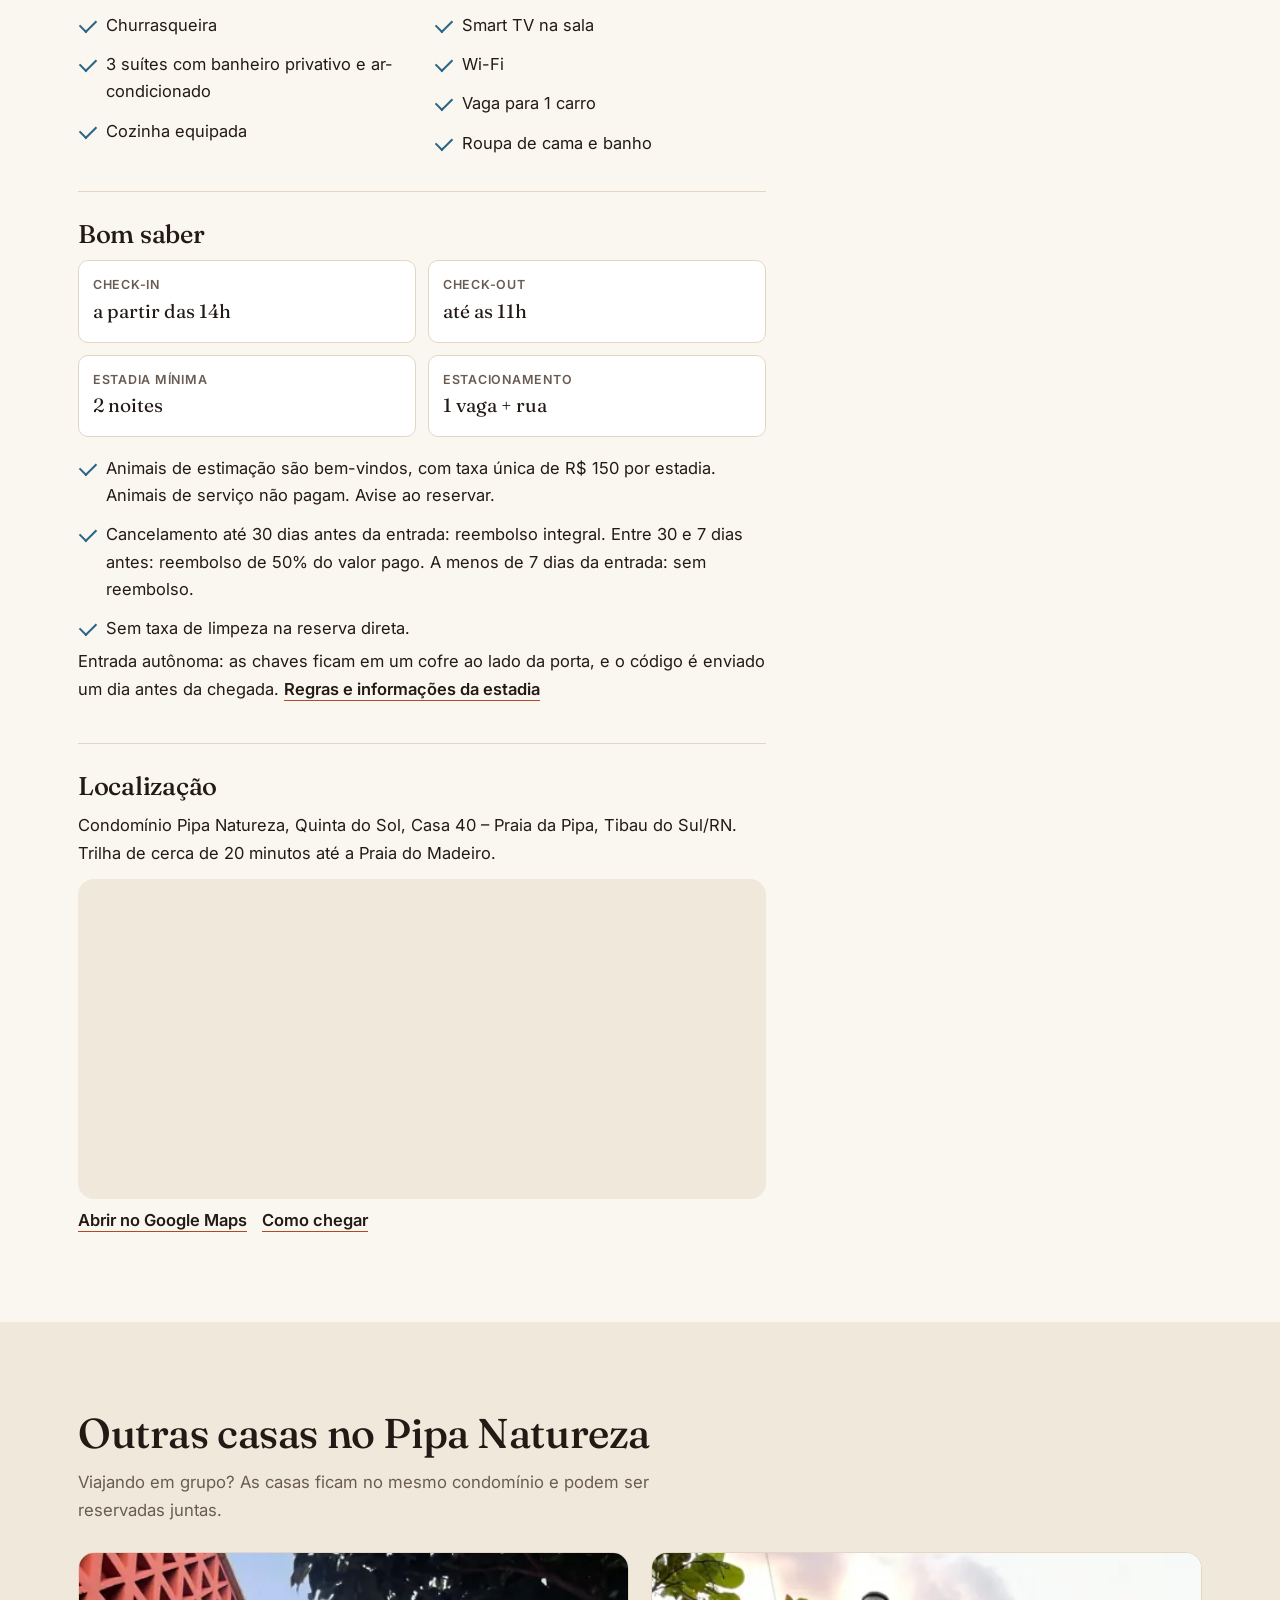
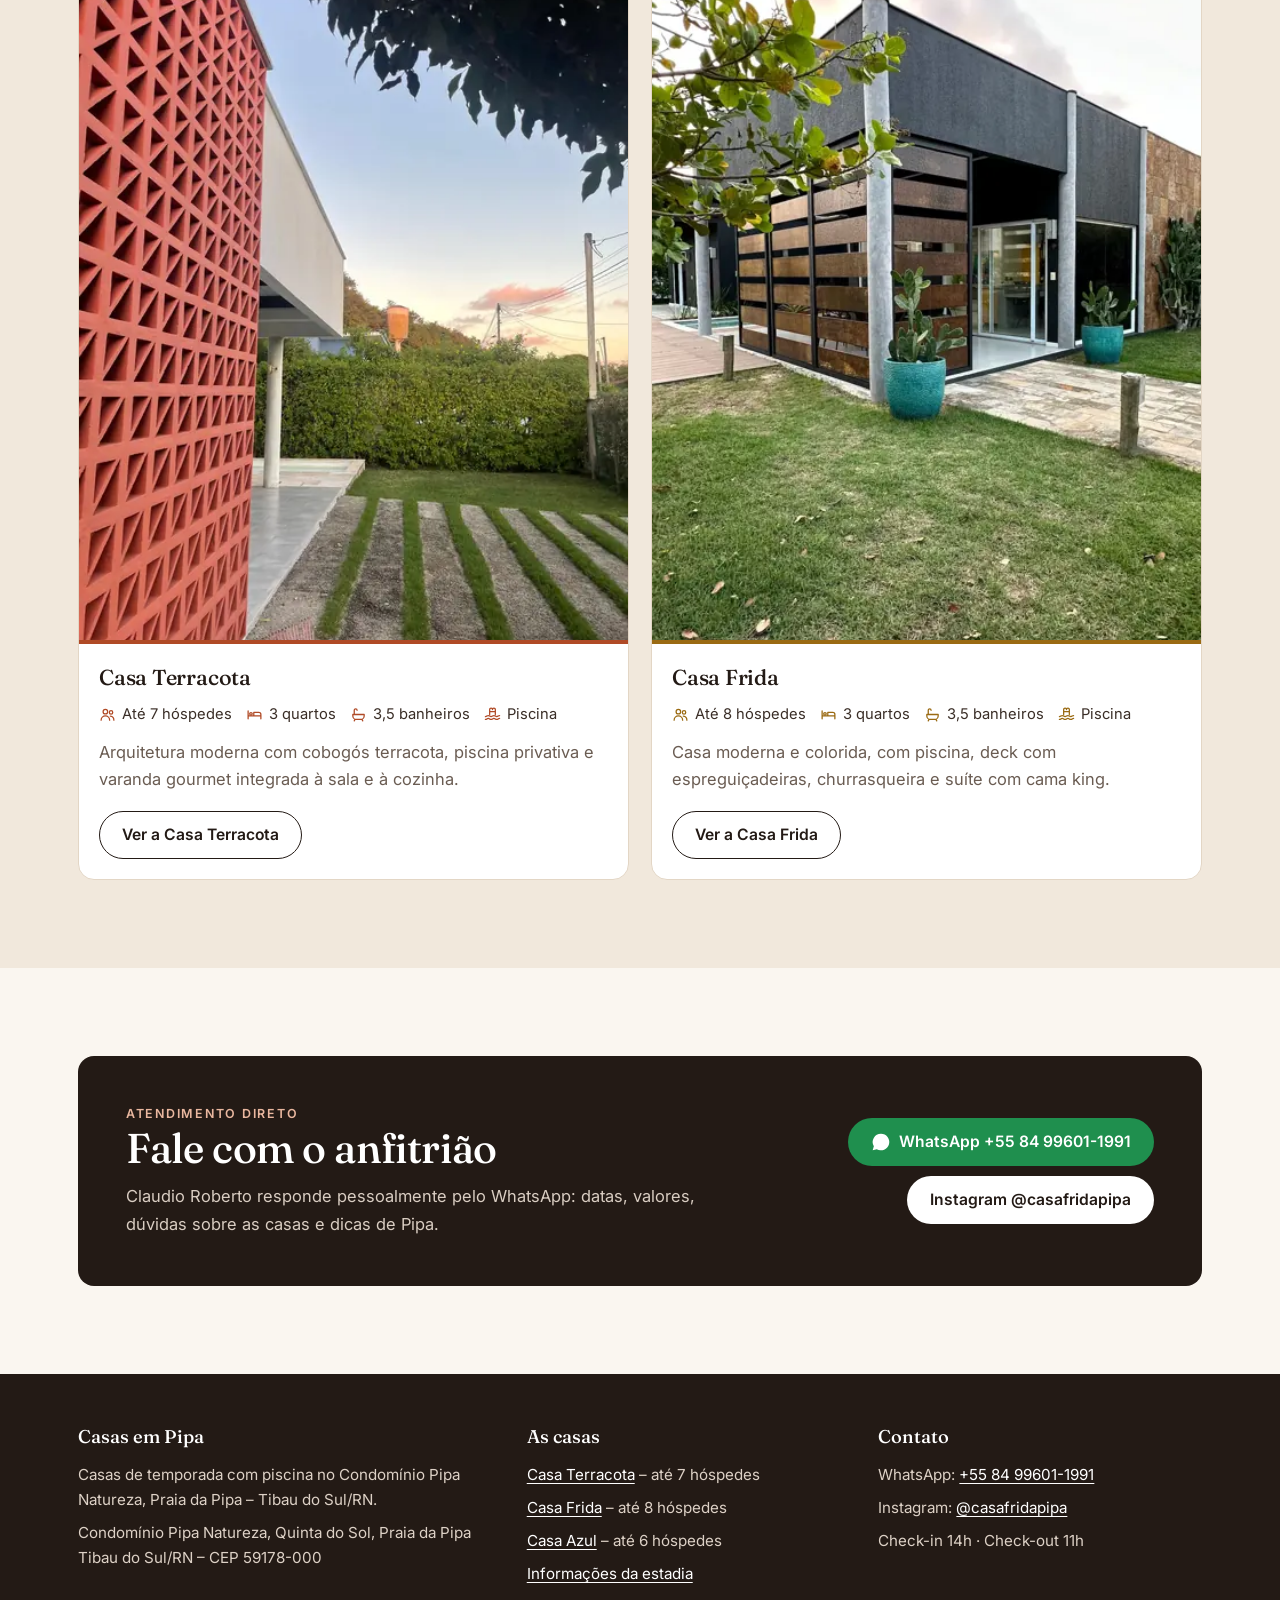
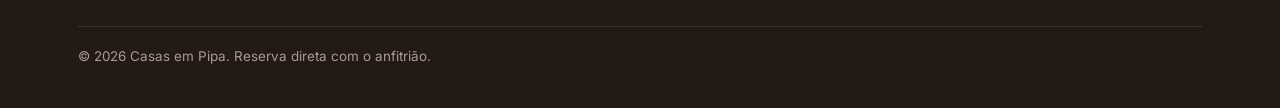
==== commit 5379a528: "Remove limite de animais do texto Co-Authored-By: Claude Opus 5.5 <noreply@anthropic.com>" ====
--- a/casa-azul.html
+++ b/casa-azul.html
@@ -51,7 +51,7 @@
         <p class="ideal" style="margin-top:8px"><b>Ideal para:</b> Casais viajando juntos ou famílias que querem um banheiro para cada quarto.</p></div>
       <div class="block"><h2>Quartos e camas</h2><div class="rooms"><div class="room"><b>Suíte 1</b><span>1 cama de casal · banheiro privativo · ar-condicionado</span></div><div class="room"><b>Suíte 2</b><span>1 cama de casal · banheiro privativo · ar-condicionado</span></div><div class="room"><b>Suíte 3</b><span>2 camas de solteiro · banheiro privativo · ar-condicionado</span></div></div></div>
       <div class="block"><h2>Comodidades</h2><ul class="amen"><li>Piscina privativa</li><li>Varanda com mesa de jantar</li><li>Churrasqueira</li><li>3 suítes com banheiro privativo e ar-condicionado</li><li>Cozinha equipada</li><li>Geladeira com freezer</li><li>Cervejeira</li><li>Smart TV na sala</li><li>Wi-Fi</li><li>Vaga para 1 carro</li><li>Roupa de cama e banho</li></ul></div>
-      <div class="block"><h2>Bom saber</h2><div class="know"><div><b>Check-in</b><span>a partir das 14h</span></div><div><b>Check-out</b><span>até as 11h</span></div><div><b>Estadia mínima</b><span>2 noites</span></div><div><b>Estacionamento</b><span>1 vaga + rua</span></div></div><ul class="amen" style="columns:1"><li>Animais de estimação são bem-vindos (até 2 por reserva), com taxa única de R$ 150 por estadia. Animais de serviço não pagam. Avise ao reservar.</li><li>Cancelamento até 30 dias antes da entrada: reembolso integral. Entre 30 e 7 dias antes: reembolso de 50% do valor pago. A menos de 7 dias da entrada: sem reembolso.</li><li>Sem taxa de limpeza na reserva direta.</li></ul>
+      <div class="block"><h2>Bom saber</h2><div class="know"><div><b>Check-in</b><span>a partir das 14h</span></div><div><b>Check-out</b><span>até as 11h</span></div><div><b>Estadia mínima</b><span>2 noites</span></div><div><b>Estacionamento</b><span>1 vaga + rua</span></div></div><ul class="amen" style="columns:1"><li>Animais de estimação são bem-vindos, com taxa única de R$ 150 por estadia. Animais de serviço não pagam. Avise ao reservar.</li><li>Cancelamento até 30 dias antes da entrada: reembolso integral. Entre 30 e 7 dias antes: reembolso de 50% do valor pago. A menos de 7 dias da entrada: sem reembolso.</li><li>Sem taxa de limpeza na reserva direta.</li></ul>
         <p class="mt">Entrada autônoma: as chaves ficam em um cofre ao lado da porta, e o código é enviado um dia antes da chegada.
         <a class="link" href="estadia.html">Regras e informações da estadia</a></p></div>
       <div class="block"><h2>Localização</h2>
